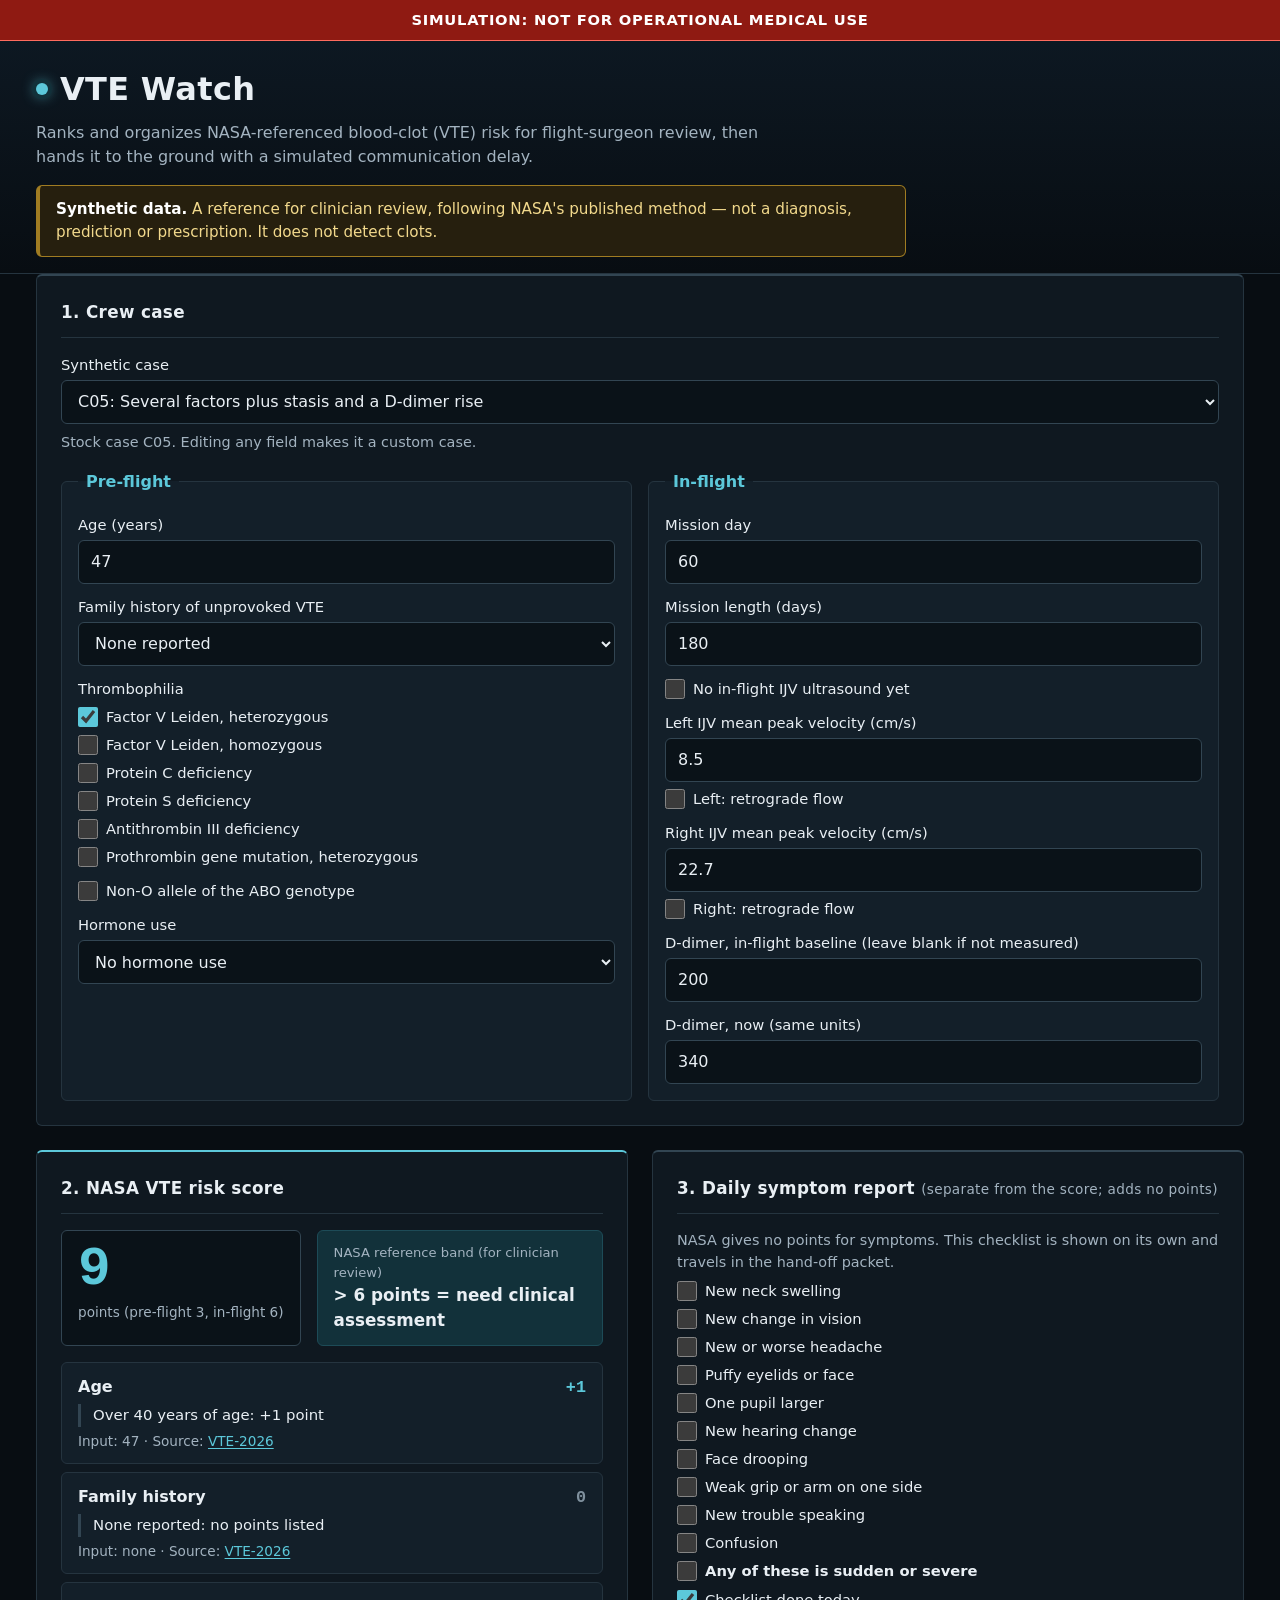
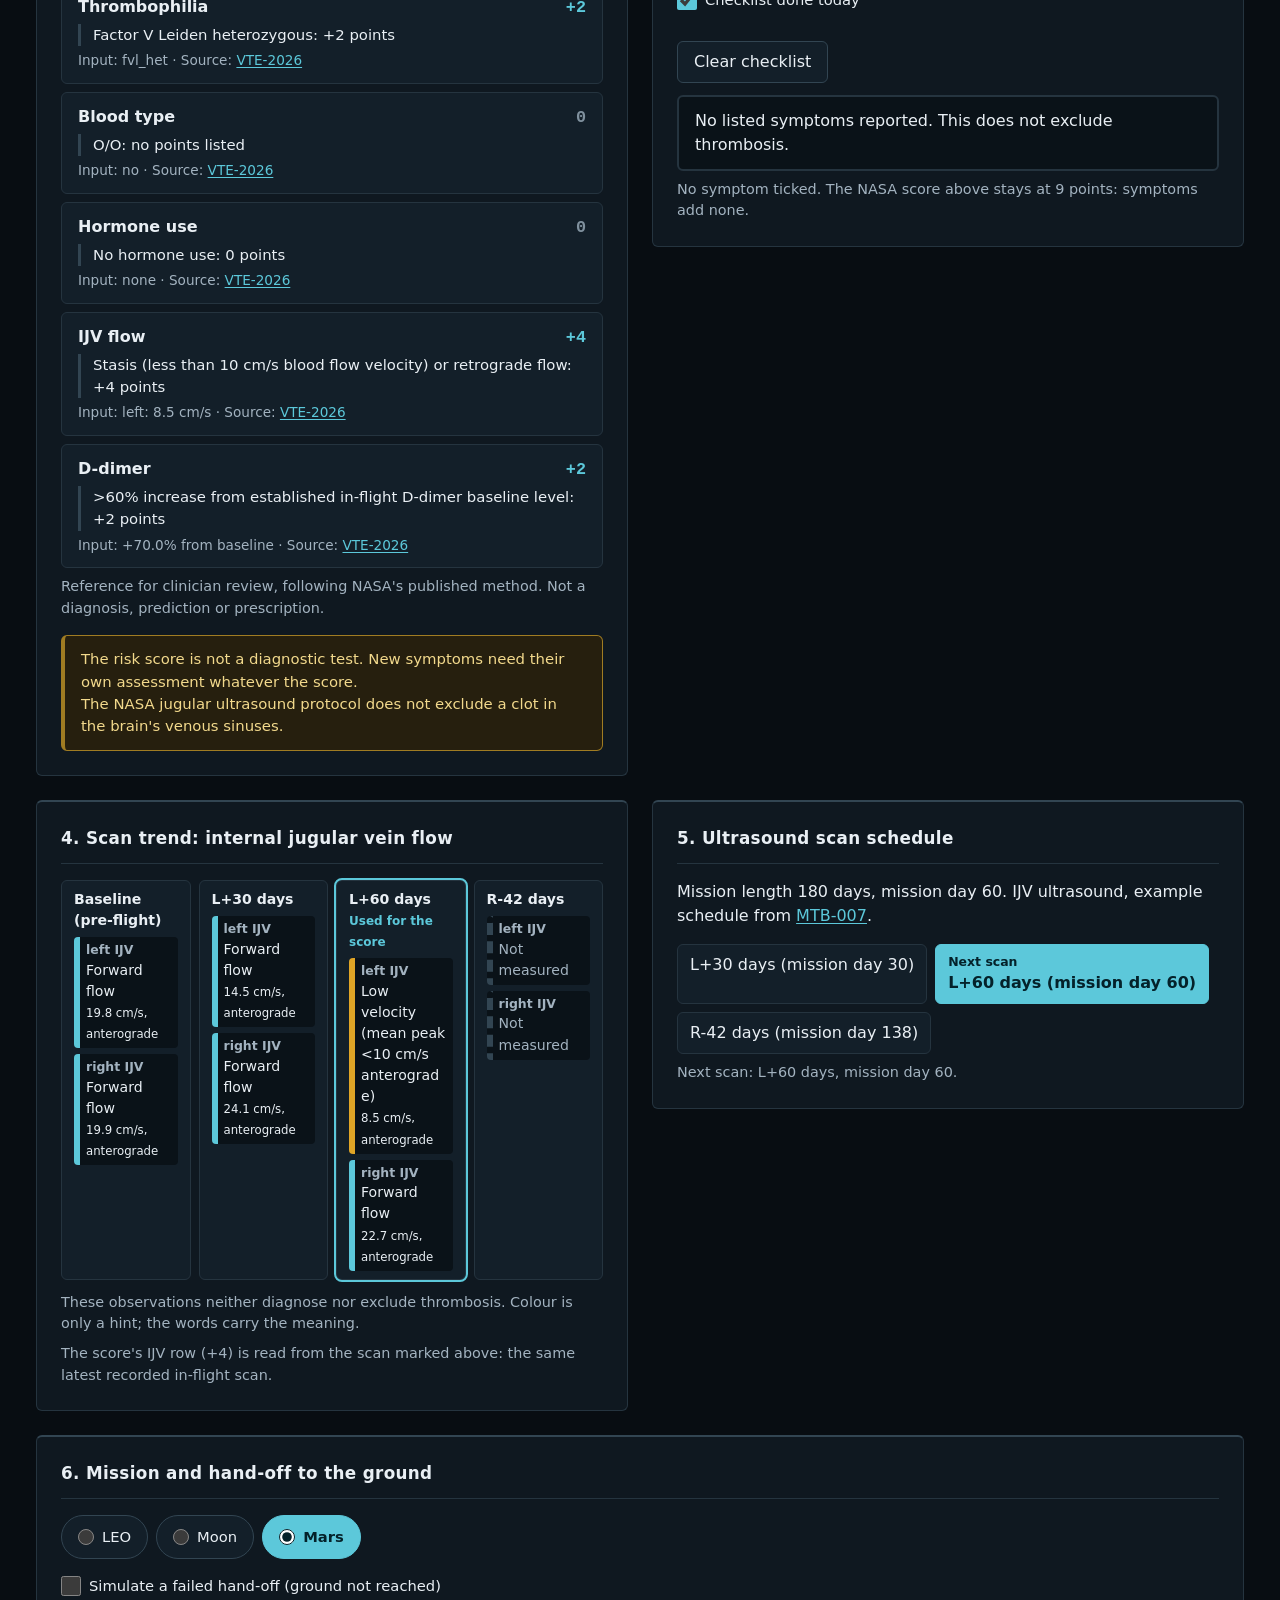
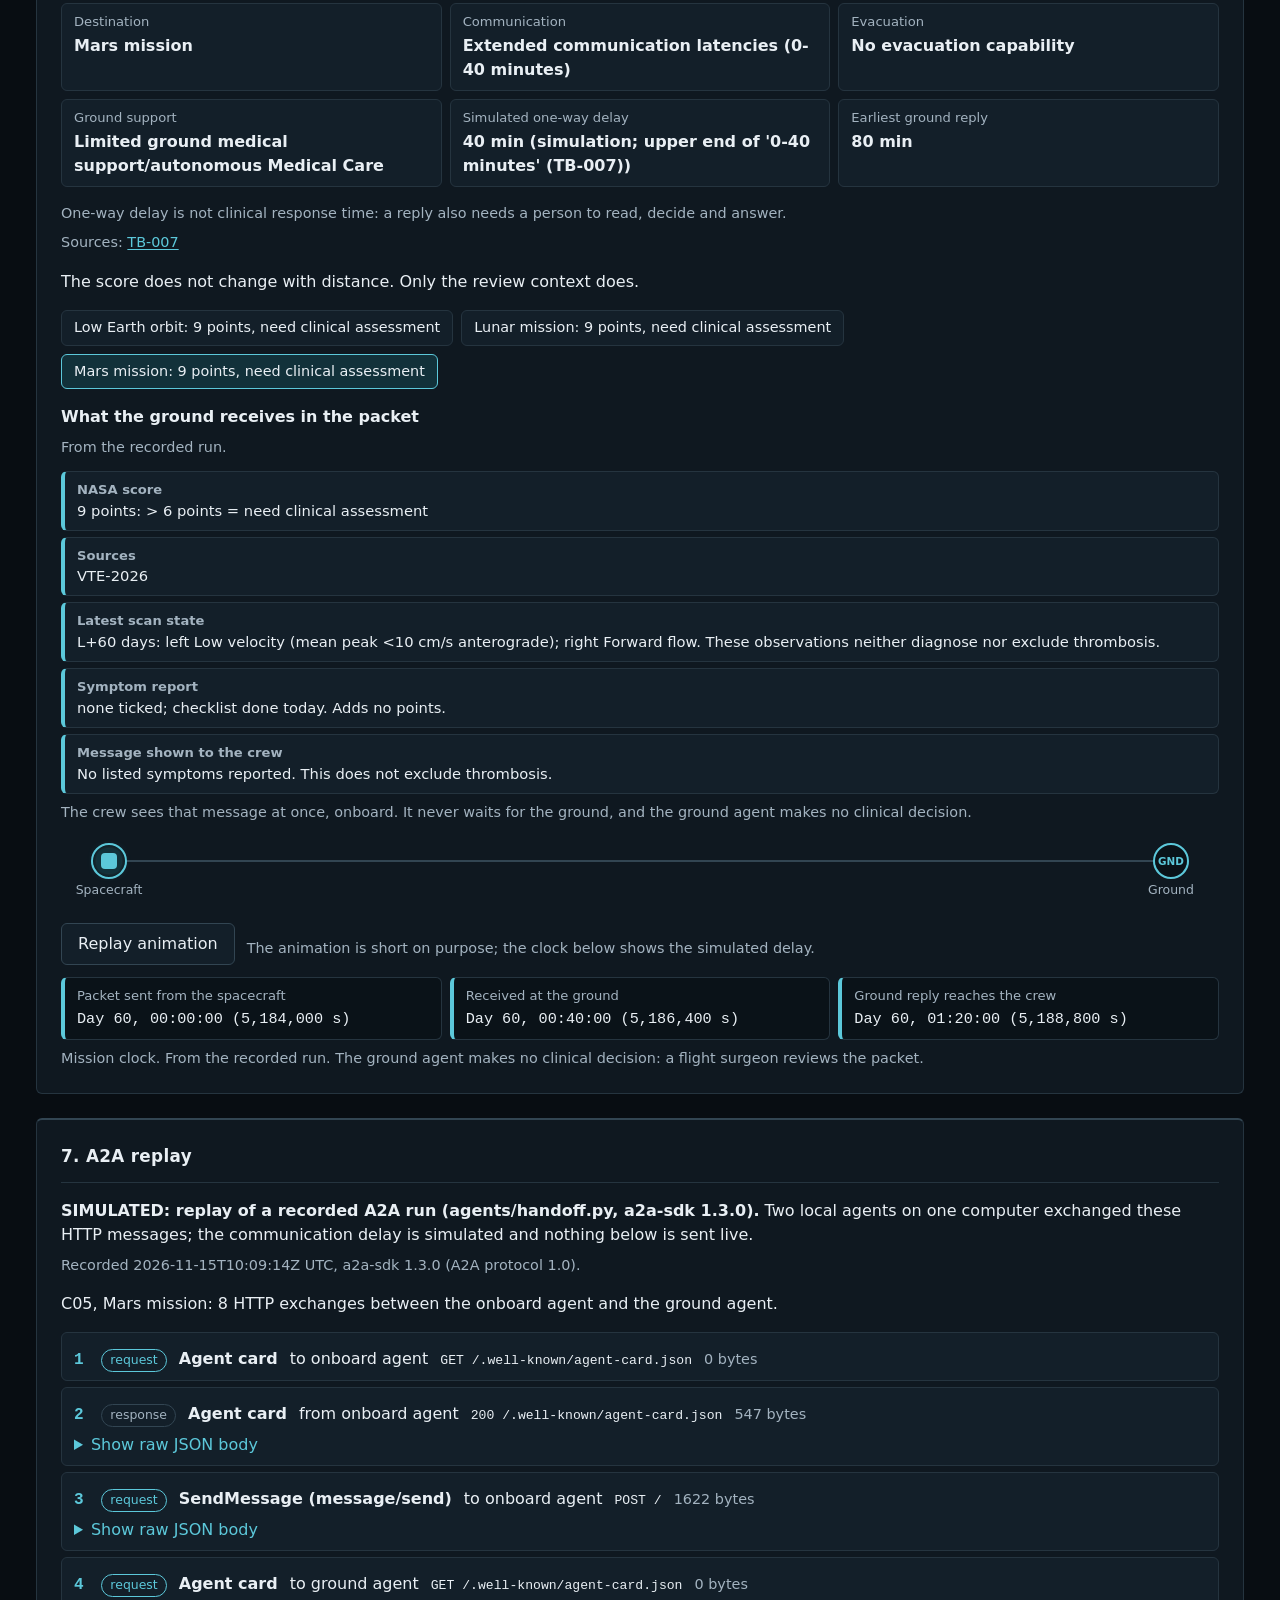
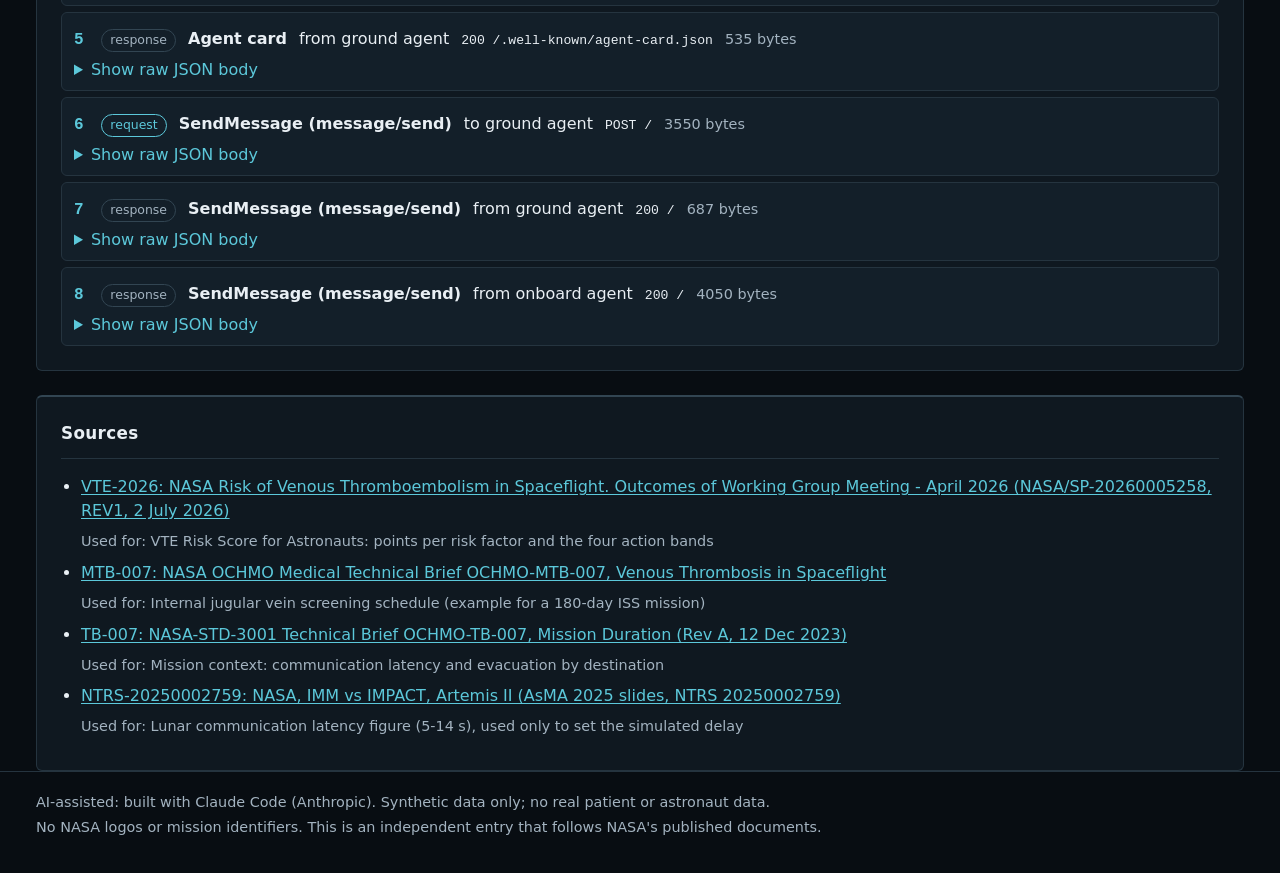
==== site/index.html @ 8edc25b9 "feat: mission-control UI theme for the site and the 7-slide deck CSS-only restyle; no logic or wordi" ====
<!doctype html>
<!-- AI-assisted: written with Claude Code (Anthropic) for the NASA Space Apps 2026 entry. Synthetic data only. -->
<html lang="en">
<head>
<meta charset="utf-8">
<meta name="viewport" content="width=device-width, initial-scale=1">
<meta name="color-scheme" content="dark">
<title>VTE Watch</title>
<meta name="description" content="Ranks and organizes NASA-referenced blood-clot (VTE) risk for flight-surgeon review, then hands it to the ground with a simulated communication delay. Synthetic data.">
<link rel="icon" href="data:image/svg+xml,%3Csvg xmlns=%27http://www.w3.org/2000/svg%27 viewBox=%270 0 16 16%27%3E%3Ccircle cx=%278%27 cy=%278%27 r=%277%27 fill=%27%235cc8da%27/%3E%3C/svg%3E">
<link rel="stylesheet" href="style.css">
</head>
<body>
<div class="sim-banner" role="note"><strong>SIMULATION: NOT FOR OPERATIONAL MEDICAL USE</strong></div>
<header class="top">
  <div class="wrap">
    <h1 id="app-name">VTE Watch</h1>
    <p class="purpose">Ranks and organizes NASA-referenced blood-clot (VTE) risk for flight-surgeon review, then hands it to the ground with a simulated communication delay.</p>
    <p class="notice" role="note"><strong>Synthetic data.</strong> A reference for clinician review, following NASA's published method &mdash; not a diagnosis, prediction or prescription. It does not detect clots.</p>
  </div>
</header>

<main class="wrap">
  <section aria-labelledby="h-input">
    <h2 id="h-input">1. Crew case</h2>
    <div class="field">
      <label for="case-pick">Synthetic case</label>
      <select id="case-pick"></select>
      <p class="hint" id="case-note"></p>
    </div>
    <form id="form" class="grid" autocomplete="off" novalidate>
      <fieldset>
        <legend>Pre-flight</legend>
        <div class="field"><label for="age">Age (years)</label><input id="age" type="number" inputmode="decimal" step="any"></div>
        <div class="field"><label for="family">Family history of unprovoked VTE</label>
          <select id="family">
            <option value="none">None reported</option>
            <option value="one_under_50">One first-degree relative under 50</option>
            <option value="two_plus">Two or more first-degree relatives (one under 50)</option>
          </select></div>
        <div class="field"><span class="lbl" id="thr-l">Thrombophilia</span>
          <div class="checks" role="group" aria-labelledby="thr-l">
            <label><input type="checkbox" name="thr" value="fvl_het"> Factor V Leiden, heterozygous</label>
            <label><input type="checkbox" name="thr" value="fvl_hom"> Factor V Leiden, homozygous</label>
            <label><input type="checkbox" name="thr" value="protein_c"> Protein C deficiency</label>
            <label><input type="checkbox" name="thr" value="protein_s"> Protein S deficiency</label>
            <label><input type="checkbox" name="thr" value="at3"> Antithrombin III deficiency</label>
            <label><input type="checkbox" name="thr" value="prothrombin_het"> Prothrombin gene mutation, heterozygous</label>
          </div></div>
        <div class="field"><label class="inline"><input id="abo" type="checkbox"> Non-O allele of the ABO genotype</label></div>
        <div class="field"><label for="hormone">Hormone use</label>
          <select id="hormone">
            <option value="none">No hormone use</option>
            <option value="low">Low / no increased risk hormone</option>
            <option value="some">Some increased risk hormone</option>
            <option value="moderate">Moderate increased risk hormone</option>
          </select></div>
      </fieldset>
      <fieldset>
        <legend>In-flight</legend>
        <div class="field"><label for="mission_day">Mission day</label><input id="mission_day" type="number" inputmode="numeric" step="1"></div>
        <div class="field"><label for="mission_days">Mission length (days)</label><input id="mission_days" type="number" inputmode="numeric" step="1"></div>
        <div class="field"><label class="inline"><input id="noscan" type="checkbox"> No in-flight IJV ultrasound yet</label></div>
        <div id="ijv-fields">
          <div class="field"><label for="left_v">Left IJV mean peak velocity (cm/s)</label><input id="left_v" type="number" inputmode="decimal" step="any">
            <label class="inline"><input id="left_r" type="checkbox"> Left: retrograde flow</label></div>
          <div class="field"><label for="right_v">Right IJV mean peak velocity (cm/s)</label><input id="right_v" type="number" inputmode="decimal" step="any">
            <label class="inline"><input id="right_r" type="checkbox"> Right: retrograde flow</label></div>
        </div>
        <div class="field"><label for="ddb">D-dimer, in-flight baseline (leave blank if not measured)</label><input id="ddb" type="number" inputmode="decimal" step="any"></div>
        <div class="field"><label for="ddn">D-dimer, now (same units)</label><input id="ddn" type="number" inputmode="decimal" step="any"></div>
      </fieldset>
    </form>
  </section>

  <section aria-labelledby="h-score">
    <h2 id="h-score">2. NASA VTE risk score</h2>
    <p id="score-error" class="error" role="alert" hidden></p>
    <div id="score-out"></div>
    <p class="safety" id="score-safety"></p>
  </section>

  <section aria-labelledby="h-sym">
    <h2 id="h-sym">3. Daily symptom report <span class="tagline">(separate from the score; adds no points)</span></h2>
    <p class="hint">NASA gives no points for symptoms. This checklist is shown on its own and travels in the hand-off packet.</p>
    <form id="sym-form" autocomplete="off">
      <div id="sym-checks" class="checks" role="group" aria-label="Symptoms since the last check"></div>
      <label class="inline sev"><input id="sym-severe" type="checkbox"> Any of these is sudden or severe</label>
      <label class="inline"><input id="sym-done" type="checkbox"> Checklist done today</label>
      <div class="flight-bar"><button type="button" id="sym-clear">Clear checklist</button></div>
    </form>
    <div id="sym-out" role="status" aria-live="polite"></div>
  </section>

  <section aria-labelledby="h-trend">
    <h2 id="h-trend">4. Scan trend: internal jugular vein flow</h2>
    <div id="trend-out"></div>
  </section>

  <section aria-labelledby="h-sched">
    <h2 id="h-sched">5. Ultrasound scan schedule</h2>
    <div id="sched-out"></div>
  </section>

  <section aria-labelledby="h-mission">
    <h2 id="h-mission">6. Mission and hand-off to the ground</h2>
    <div class="seg" role="radiogroup" aria-label="Mission">
      <label><input type="radio" name="mission" value="leo"> LEO</label>
      <label><input type="radio" name="mission" value="moon"> Moon</label>
      <label><input type="radio" name="mission" value="mars"> Mars</label>
    </div>
    <label class="inline"><input id="fail-handoff" type="checkbox"> Simulate a failed hand-off (ground not reached)</label>
    <div id="mission-out"></div>
  </section>

  <section aria-labelledby="h-replay">
    <h2 id="h-replay">7. A2A replay</h2>
    <p class="replay-label"><strong>SIMULATED: replay of a recorded A2A run (agents/handoff.py, a2a-sdk 1.3.0).</strong> Two local agents on one computer exchanged these HTTP messages; the communication delay is simulated and nothing below is sent live.</p>
    <p id="replay-status" class="hint"></p>
    <div id="replay-out"></div>
  </section>

  <section aria-labelledby="h-src">
    <h2 id="h-src">Sources</h2>
    <ul id="sources" class="sources"></ul>
  </section>
</main>

<footer class="foot">
  <div class="wrap">
    <p>AI-assisted: built with Claude Code (Anthropic). Synthetic data only; no real patient or astronaut data.</p>
    <p>No NASA logos or mission identifiers. This is an independent entry that follows NASA's published documents.</p>
  </div>
</footer>
<script type="module" src="app.js"></script>
</body>
</html>
---- site/style.css ----
/* AI-assisted: written with Claude Code (Anthropic) for the NASA Space Apps 2026 entry. */
/* Mission-control theme: one dark scheme on purpose (a console for low light), one accent (cyan).
   Red is only for the simulation banner and the emergency message; amber only for cautions the app already shows. */
:root {
  color-scheme: dark;
  --bg: #080d12; --panel: #0f1820; --panel-2: #131f29; --inset: #0a1218;
  --ink: #e9eff4; --muted: #a3b3c0; --line: #25343f; --line-2: #324552;
  --accent: #5cc8da; --accent-ink: #04222a; --soft: #12313a;
  --warn-bg: #261f0e; --warn-line: #a07c22; --warn-ink: #f2d98c;
  --err: #ffb4ab; --err-bg: #3b1613; --err-line: #e5584b; --banner: #8f1a12;
  --pt0: #7f909d; --pt: #5cc8da; --focus: #ffd166;
  --s1: 4px; --s2: 8px; --s3: 12px; --s4: 16px; --s5: 24px; --s6: 32px;
  --radius: 6px; --gutter: 16px;
  --mono: ui-monospace, "SF Mono", SFMono-Regular, Menlo, Consolas, monospace;
}
* { box-sizing: border-box; }
html { -webkit-text-size-adjust: 100%; }
body { margin: 0; background: var(--bg); color: var(--ink); font: 16px/1.5 system-ui, -apple-system, "Segoe UI", Roboto, sans-serif; overflow-wrap: anywhere; font-variant-numeric: tabular-nums; }
.wrap { max-width: 1240px; margin: 0 auto; padding: 0 var(--gutter); }

/* Banner: permanent, not dismissible */
.sim-banner { background: var(--banner); color: #fff; text-align: center; padding: 9px var(--gutter); font-size: 0.92rem; letter-spacing: 0.05em; position: sticky; top: 0; z-index: 10; border-bottom: 1px solid #ff6b5e; }

/* Header bar */
.top { background: linear-gradient(180deg, #0d1822, var(--bg)); border-bottom: 1px solid var(--line); padding: var(--s5) 0 var(--s4); }
.top .wrap { display: grid; gap: var(--s2); }
h1 { margin: 0; font-size: 2rem; letter-spacing: 0.01em; display: flex; align-items: center; gap: var(--s3); }
h1::before { content: ""; width: 12px; height: 12px; border-radius: 50%; background: var(--accent); box-shadow: 0 0 0 4px var(--soft), 0 0 14px var(--accent); flex: none; }
h2 { font-size: 1.05rem; margin: 0 0 var(--s4); padding-bottom: var(--s3); border-bottom: 1px solid var(--line); letter-spacing: 0.02em; }
h3 { font-size: 1rem; margin: 0 0 var(--s2); }
.purpose { margin: 0; color: var(--muted); max-width: 72ch; }
.notice { margin: var(--s2) 0 0; padding: var(--s3) var(--s4); background: var(--warn-bg); border: 1px solid var(--warn-line); border-left-width: 4px; border-radius: var(--radius); font-size: 0.95rem; color: var(--warn-ink); max-width: 90ch; }
.notice strong { color: #fff; }

/* Dashboard grid */
main { padding-top: var(--s5); padding-bottom: var(--s6); display: grid; gap: var(--s4); grid-template-columns: minmax(0, 1fr); align-items: start; }
section { background: var(--panel); border: 1px solid var(--line); border-top: 2px solid var(--line-2); border-radius: var(--radius); padding: var(--s4); margin: 0; min-width: 0; }
section[aria-labelledby="h-score"] { border-top-color: var(--accent); }
@media (min-width: 1100px) {
  main { grid-template-columns: repeat(2, minmax(0, 1fr)); gap: var(--s5); }
  section { padding: var(--s5); }
  section[aria-labelledby="h-input"], section[aria-labelledby="h-mission"], section[aria-labelledby="h-replay"], section[aria-labelledby="h-src"] { grid-column: 1 / -1; }
}
.hint { color: var(--muted); font-size: 0.9rem; margin: var(--s2) 0 0; }
.tagline { font-size: 0.85rem; font-weight: 400; color: var(--muted); }

/* Form */
.grid { display: grid; gap: var(--s4); grid-template-columns: 1fr; margin-top: var(--s4); }
@media (min-width: 760px) { .grid { grid-template-columns: 1fr 1fr; } }
fieldset { border: 1px solid var(--line); background: var(--panel-2); border-radius: var(--radius); margin: 0; padding: var(--s2) var(--s4) var(--s4); min-width: 0; }
legend { padding: 0 var(--s2); font-weight: 600; color: var(--accent); }
.field { margin: var(--s3) 0 0; }
label, .lbl { display: block; font-size: 0.92rem; margin-bottom: var(--s1); color: var(--ink); }
label.inline, .checks label { display: flex; gap: var(--s2); align-items: flex-start; margin: 6px 0; }
input[type=number], select { width: 100%; max-width: 100%; min-height: 44px; padding: 9px var(--s3); font: inherit; color: var(--ink); background: var(--inset); border: 1px solid var(--line-2); border-radius: var(--radius); }
input[type=number]:hover, select:hover { border-color: var(--muted); }
input[type=checkbox], input[type=radio] { width: 20px; height: 20px; margin: 1px 0 0; accent-color: var(--accent); flex: none; }
:focus-visible { outline: 3px solid var(--focus); outline-offset: 2px; }
.error { background: var(--err-bg); color: var(--err); border: 1px solid var(--err-line); border-radius: var(--radius); padding: var(--s3) var(--s4); margin: 0 0 var(--s3); }
button { font: inherit; color: var(--ink); background: var(--panel-2); border: 1px solid var(--line-2); border-radius: var(--radius); padding: var(--s2) var(--s4); min-height: 40px; cursor: pointer; }
button:hover { border-color: var(--accent); color: #fff; }

/* Score */
.total { display: flex; flex-wrap: wrap; gap: var(--s4); align-items: stretch; margin-bottom: var(--s4); }
.big { font-family: var(--mono); font-size: 3.4rem; font-weight: 700; line-height: 1; color: var(--accent); min-width: 7ch; padding: var(--s3) var(--s4); background: var(--inset); border: 1px solid var(--line-2); border-radius: var(--radius); }
.big small { font-family: system-ui, sans-serif; font-size: 0.85rem; font-weight: 400; color: var(--muted); display: block; margin-top: var(--s2); }
.band { flex: 1 1 240px; background: var(--soft); border: 1px solid #1d4b57; border-radius: var(--radius); padding: var(--s3) var(--s4); }
.band .k { font-size: 0.82rem; color: var(--muted); }
.band .v { font-weight: 600; font-size: 1.05rem; }
.items { list-style: none; margin: 0; padding: 0; display: grid; gap: var(--s2); }
.items li { background: var(--panel-2); border: 1px solid var(--line); border-radius: var(--radius); padding: var(--s3) var(--s4); display: grid; grid-template-columns: 1fr auto; gap: var(--s1) var(--s3); }
.items .g { font-weight: 600; }
.pts { font-family: var(--mono); font-weight: 700; color: var(--pt); text-align: right; white-space: nowrap; font-size: 1.05rem; }
.pts.zero { color: var(--pt0); }
.rule { grid-column: 1 / -1; margin: 0; padding-left: var(--s3); border-left: 3px solid var(--line-2); font-size: 0.93rem; }
.meta { grid-column: 1 / -1; font-size: 0.85rem; color: var(--muted); }
a { color: var(--accent); text-underline-offset: 2px; }
a:hover { color: #9be3ef; }
.flags { margin: var(--s4) 0 0; padding: var(--s3) var(--s4) var(--s3) 28px; background: var(--warn-bg); border: 1px solid var(--warn-line); border-radius: var(--radius); font-size: 0.92rem; color: var(--warn-ink); }
.flags li { margin: 3px 0; }
.safety { margin: var(--s4) 0 0; padding: var(--s3) var(--s4); border: 1px solid var(--warn-line); border-left-width: 4px; background: var(--warn-bg); color: var(--warn-ink); border-radius: var(--radius); font-size: 0.93rem; }

/* Schedule */
.sched { list-style: none; margin: 0; padding: 0; display: flex; flex-wrap: wrap; gap: var(--s2); }
.sched li { background: var(--panel-2); border: 1px solid var(--line); border-radius: var(--radius); padding: var(--s2) var(--s3); }
.sched li.next { background: var(--accent); color: var(--accent-ink); border-color: var(--accent); font-weight: 600; }
.sched .tag { display: block; font-size: 0.78rem; }

/* Mission */
.seg { display: flex; gap: var(--s2); margin-bottom: var(--s4); flex-wrap: wrap; }
.seg label { margin: 0; cursor: pointer; display: flex; gap: var(--s2); align-items: center; min-height: 44px; border: 1px solid var(--line-2); background: var(--panel-2); border-radius: 999px; padding: var(--s2) var(--s4); }
.seg label:has(input:checked) { background: var(--accent); color: var(--accent-ink); border-color: var(--accent); font-weight: 600; }
.seg input { accent-color: var(--accent-ink); width: 16px; height: 16px; margin: 0; }
.ctx { display: grid; gap: var(--s2); grid-template-columns: 1fr; margin: 0 0 var(--s4); }
@media (min-width: 760px) { .ctx { grid-template-columns: repeat(3, 1fr); } }
.ctx div { background: var(--panel-2); border: 1px solid var(--line); border-radius: var(--radius); padding: var(--s2) var(--s3); }
.ctx dt { font-size: 0.82rem; color: var(--muted); }
.ctx dd { margin: 2px 0 0; font-weight: 600; }
.same { display: flex; flex-wrap: wrap; gap: var(--s2); margin: 0 0 var(--s4); }
.same span { border: 1px solid var(--line); background: var(--panel-2); border-radius: var(--radius); padding: 6px var(--s3); font-size: 0.9rem; }
.same span.on { border-color: var(--accent); background: var(--soft); }
.flight { margin: 6px 0 var(--s3); }
.track { position: relative; height: 64px; margin: 0 48px; }
.track::before { content: ""; position: absolute; left: 0; right: 0; top: 31px; height: 2px; background: var(--line-2); }
.node { position: absolute; top: 14px; width: 36px; height: 36px; margin-left: -18px; border-radius: 50%; background: var(--inset); border: 2px solid var(--accent); display: grid; place-items: center; font-size: 0.65rem; font-weight: 700; color: var(--accent); }
.node.a { left: 0; } .node.b { left: 100%; }
.nl { position: absolute; top: 52px; font-size: 0.78rem; color: var(--muted); transform: translateX(-50%); white-space: nowrap; }
.nl.a { left: 0; } .nl.b { left: 100%; }
.packet { position: absolute; top: 24px; left: 0; width: 16px; height: 16px; margin-left: -8px; border-radius: 4px; background: var(--accent); box-shadow: 0 0 0 4px var(--soft), 0 0 12px var(--accent); }
.packet.go { animation: fly 4s ease-in-out 1 both; }
@keyframes fly { 0% { left: 0; } 45% { left: 100%; } 55% { left: 100%; } 100% { left: 0; } }
@media (prefers-reduced-motion: reduce) { .packet.go { animation: none; left: 100%; } * { scroll-behavior: auto !important; transition: none !important; } }
.flight-bar { display: flex; align-items: center; gap: var(--s3); flex-wrap: wrap; margin-top: 30px; }
.clock { display: grid; gap: var(--s2); grid-template-columns: 1fr; margin: var(--s3) 0 0; }
@media (min-width: 760px) { .clock { grid-template-columns: repeat(3, 1fr); } }
.clock div { background: var(--inset); border: 1px solid var(--line); border-left: 4px solid var(--accent); border-radius: var(--radius); padding: var(--s2) var(--s3); }
.clock dt { font-size: 0.82rem; color: var(--muted); }
.clock dd { margin: 2px 0 0; font-family: var(--mono); font-size: 0.95rem; }

/* Replay */
.replay-label { margin: 0 0 6px; }
.ex { list-style: none; margin: var(--s3) 0 0; padding: 0; display: grid; gap: 6px; counter-reset: ex; }
.ex > li { background: var(--panel-2); border: 1px solid var(--line); border-radius: var(--radius); padding: var(--s2) var(--s3); counter-increment: ex; }
.ex .row { display: flex; flex-wrap: wrap; gap: 6px var(--s3); align-items: baseline; }
.ex .row::before { content: counter(ex); font-family: var(--mono); font-weight: 700; color: var(--accent); min-width: 1.6ch; }
.badge { font-size: 0.78rem; border: 1px solid var(--line-2); border-radius: 999px; padding: 1px var(--s2); color: var(--muted); }
.badge.req { border-color: var(--accent); color: var(--accent); }
code, pre { font-family: var(--mono); font-size: 0.82rem; }
pre { background: var(--inset); border: 1px solid var(--line); border-radius: var(--radius); padding: var(--s3); overflow-x: auto; max-width: 100%; white-space: pre-wrap; margin: var(--s2) 0 0; color: #cfe0ea; }
details summary { cursor: pointer; margin-top: 6px; color: var(--accent); }
.sources { margin: 0; padding-left: 20px; }
.sources li { margin: 0 0 var(--s2); }

/* Symptom report */
.sev { font-weight: 600; margin-top: var(--s3); }
.sym-msg { margin: var(--s3) 0 0; padding: var(--s3) var(--s4); border-radius: var(--radius); border: 2px solid var(--line-2); font-weight: 600; }
.sym-msg.emergency { background: var(--err-bg); border-color: var(--err-line); border-left-width: 8px; color: #ffd9d4; font-size: 1.08rem; }
.sym-msg.report_today { background: var(--warn-bg); border-color: var(--warn-line); color: var(--warn-ink); }
.sym-msg.none_reported, .sym-msg.not_done { background: var(--inset); border-color: var(--line); font-weight: 500; }

/* Trend: colours are hints only, the words carry meaning. Forward flow is neutral cyan, never green. */
.trend { display: grid; grid-template-columns: repeat(4, 1fr); gap: var(--s2); margin: var(--s3) 0; padding: 0; list-style: none; }
@media (max-width: 759px) { .trend { grid-template-columns: 1fr 1fr; } }
.trend li { background: var(--panel-2); border: 1px solid var(--line); border-radius: var(--radius); padding: var(--s2) var(--s3); font-size: 0.88rem; }
.trend .when { font-weight: 700; display: block; }
.trend .side { display: block; margin-top: 6px; padding: var(--s1) 6px; border-left: 6px solid var(--line-2); border-radius: 4px; background: var(--inset); }
.trend .side b { display: block; font-size: 0.78rem; color: var(--muted); font-weight: 600; }
.trend .fwd { border-left-color: var(--accent); }
.trend .low { border-left-color: #e0a526; }
.trend .ret { border-left-color: #e5584b; }
.trend .nm { border-left-style: dashed; color: var(--muted); }
.trend .scored { outline: 2px solid var(--accent); }
.trend .tagx { font-size: 0.75rem; color: var(--accent); font-weight: 700; }
.pkt { margin: var(--s3) 0 0; padding: 0; list-style: none; display: grid; gap: 6px; }
.pkt li { background: var(--panel-2); border: 1px solid var(--line); border-left: 4px solid var(--accent); border-radius: var(--radius); padding: var(--s2) var(--s3); font-size: 0.92rem; }
.pkt b { display: block; font-size: 0.82rem; color: var(--muted); }

.foot { border-top: 1px solid var(--line); padding: var(--s4) 0 var(--s6); color: var(--muted); font-size: 0.9rem; }
.foot p { margin: var(--s1) 0; }
@media (max-width: 480px) { h1 { font-size: 1.6rem; } .big { font-size: 2.8rem; } .track { margin: 0 40px; } }
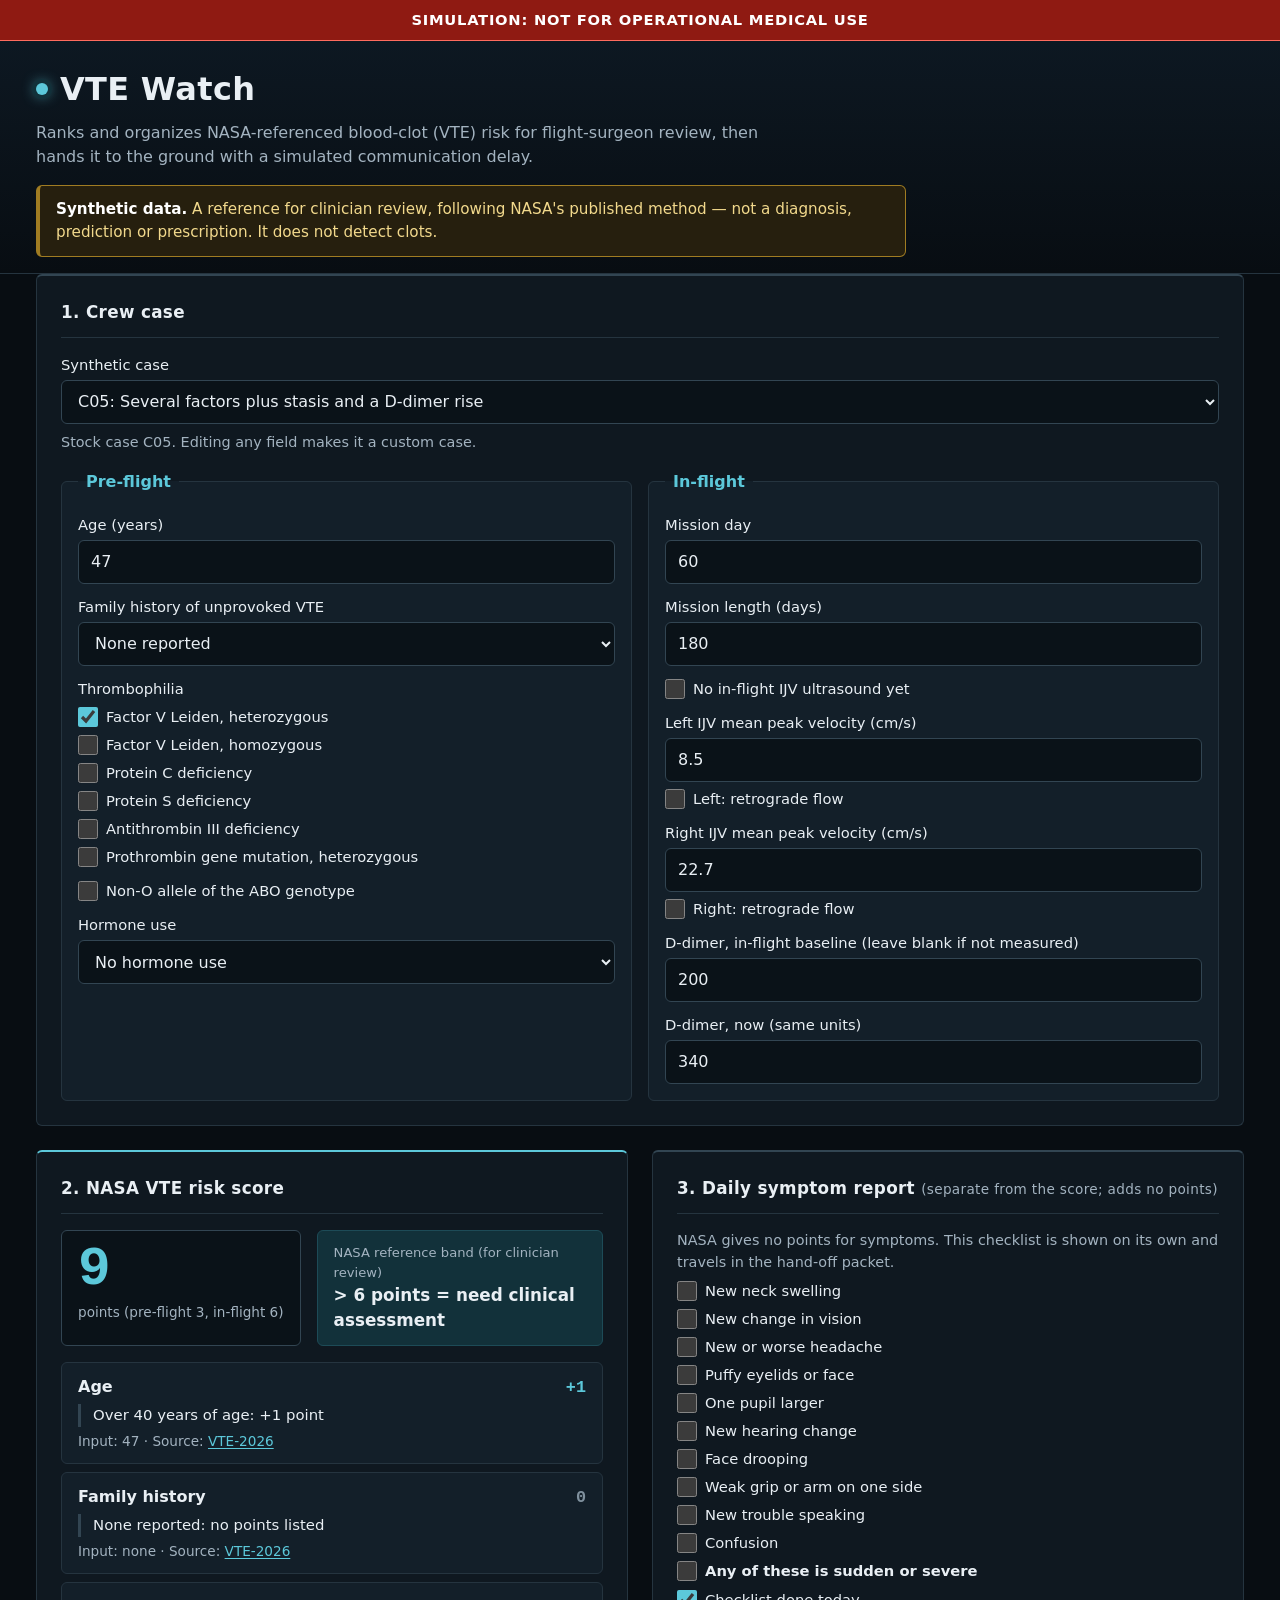
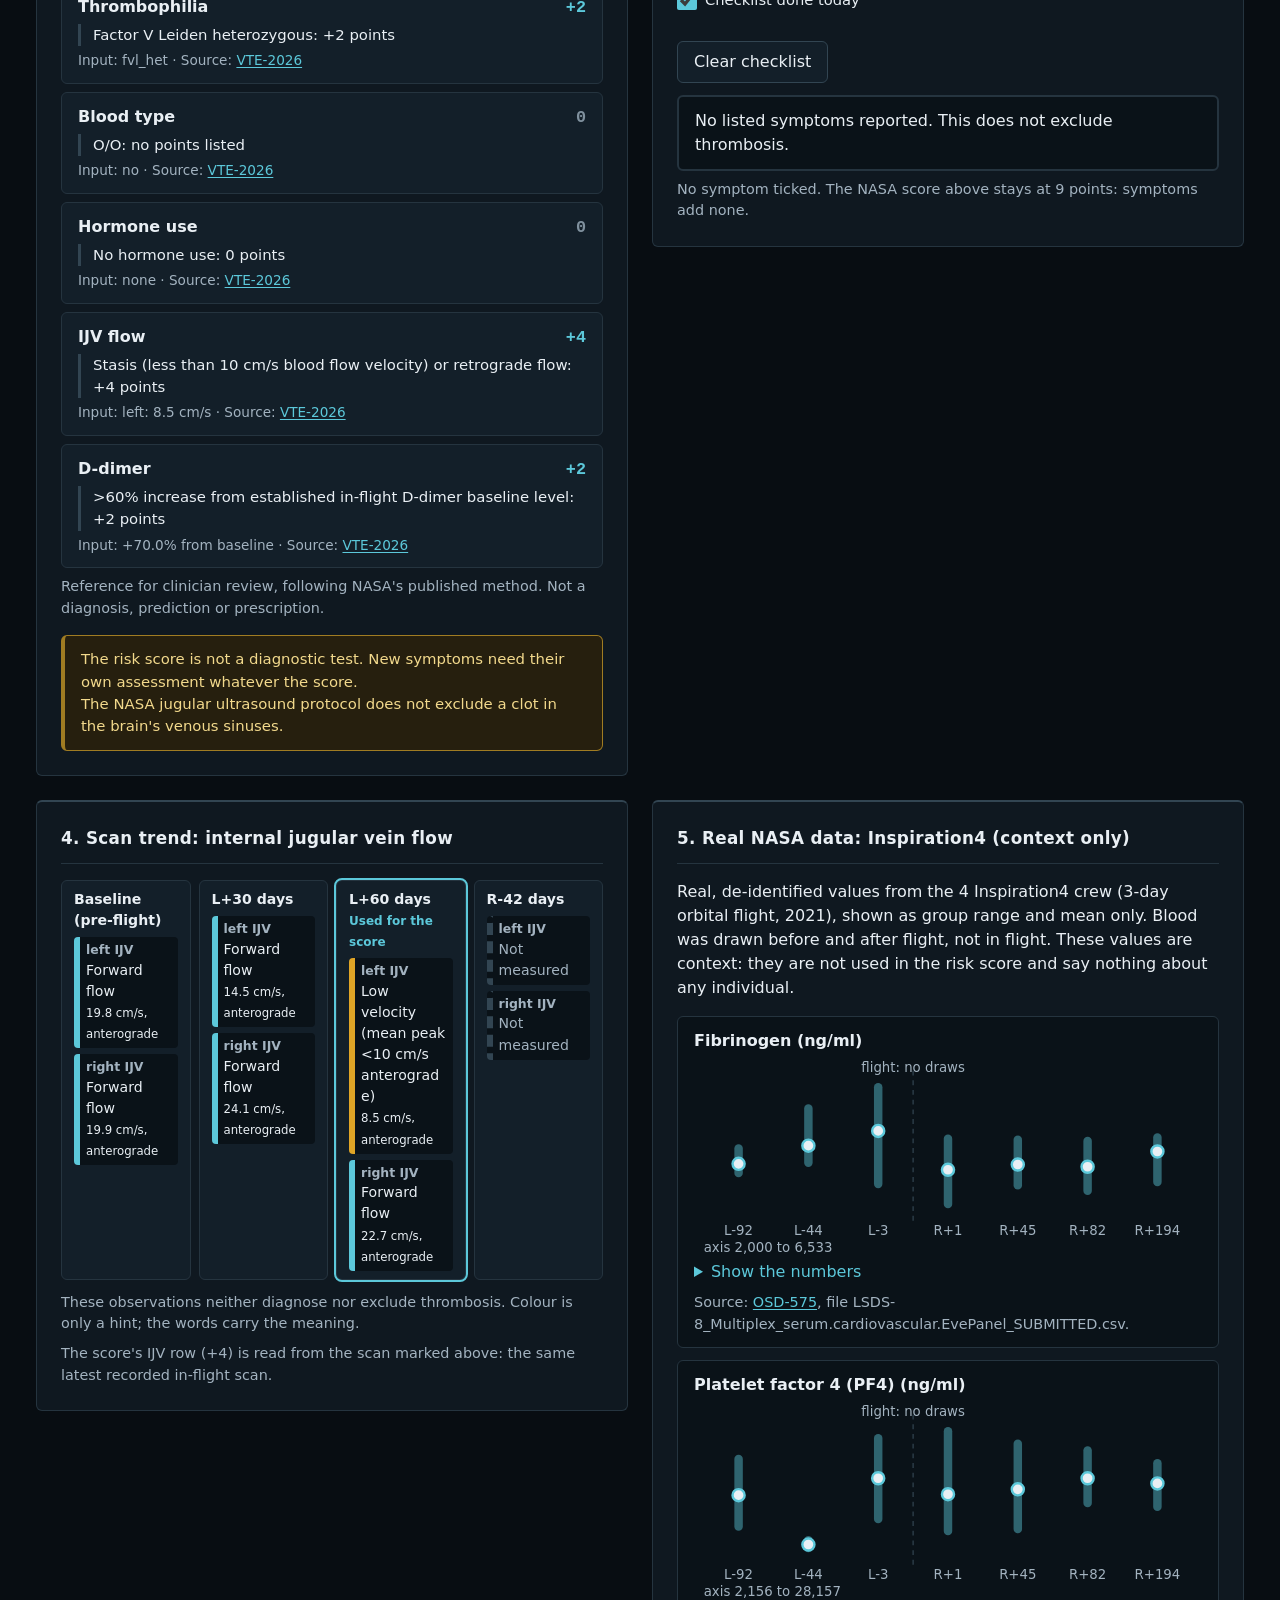
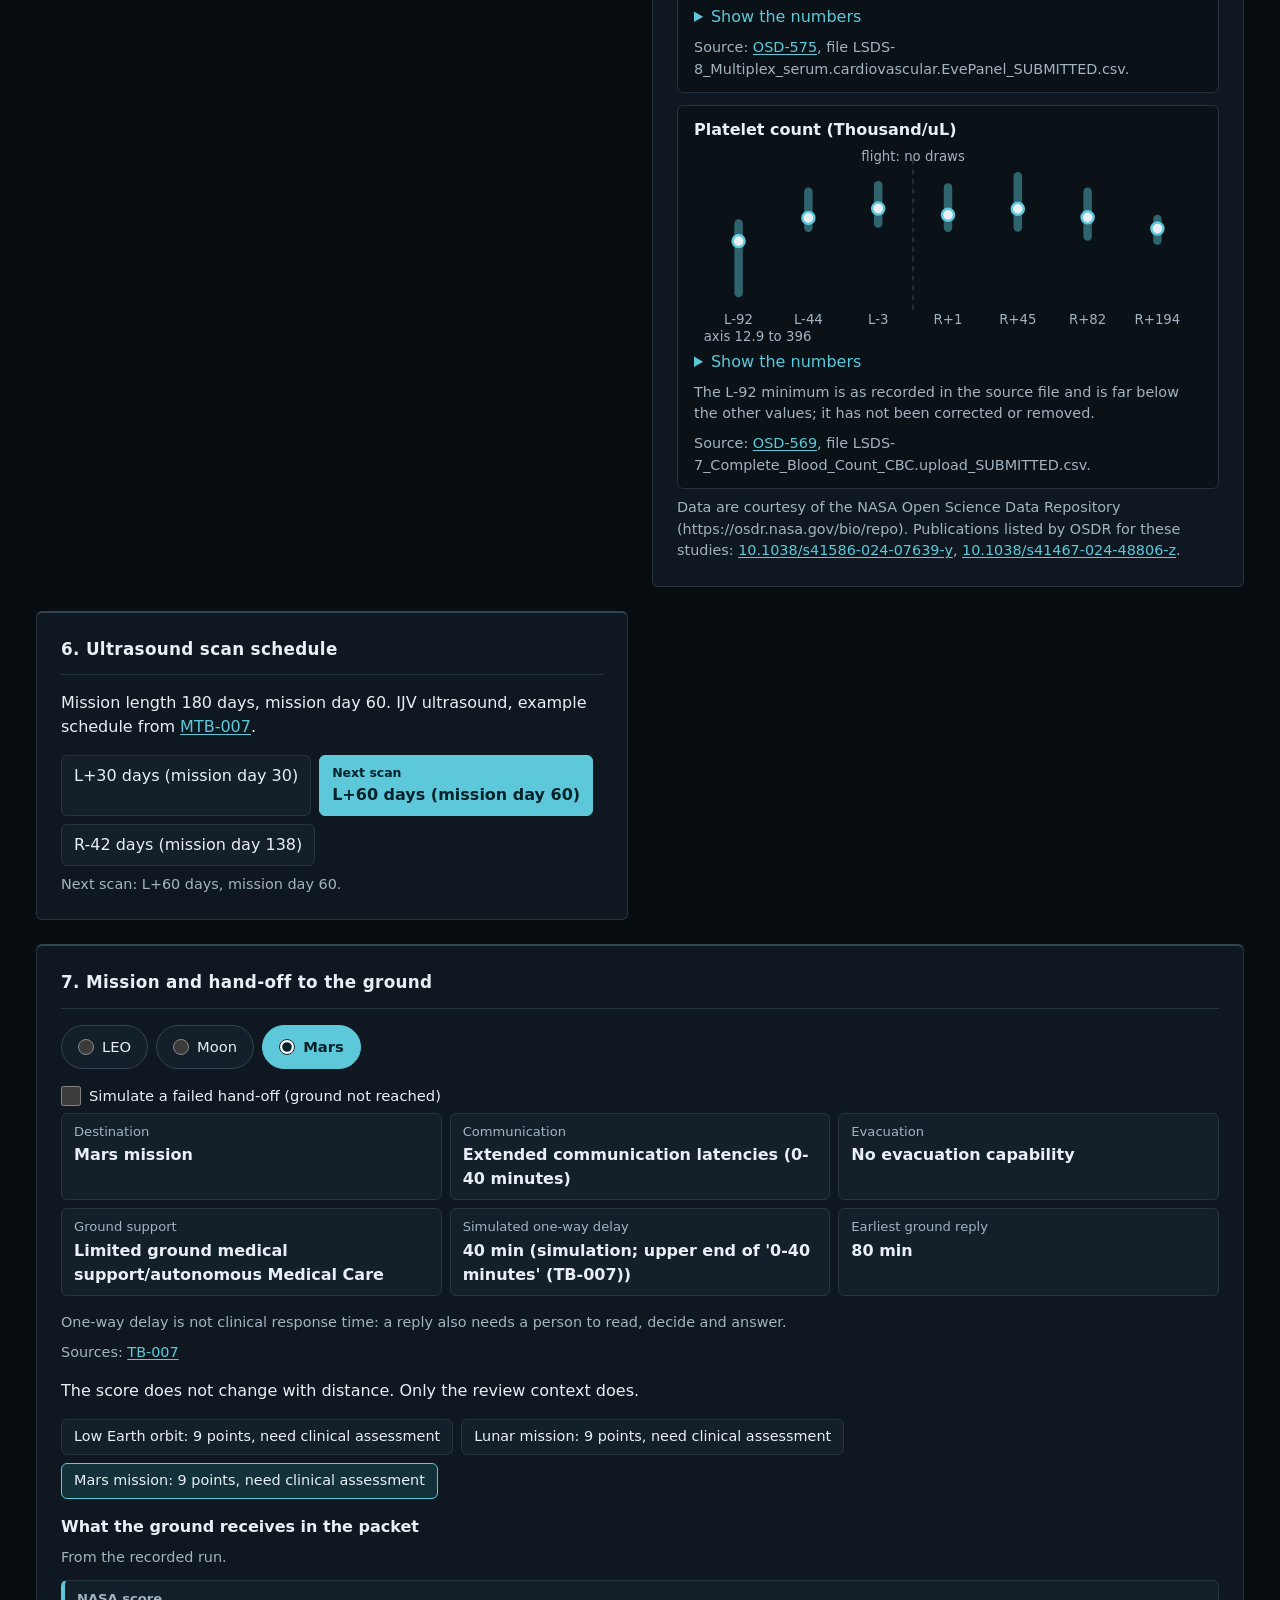
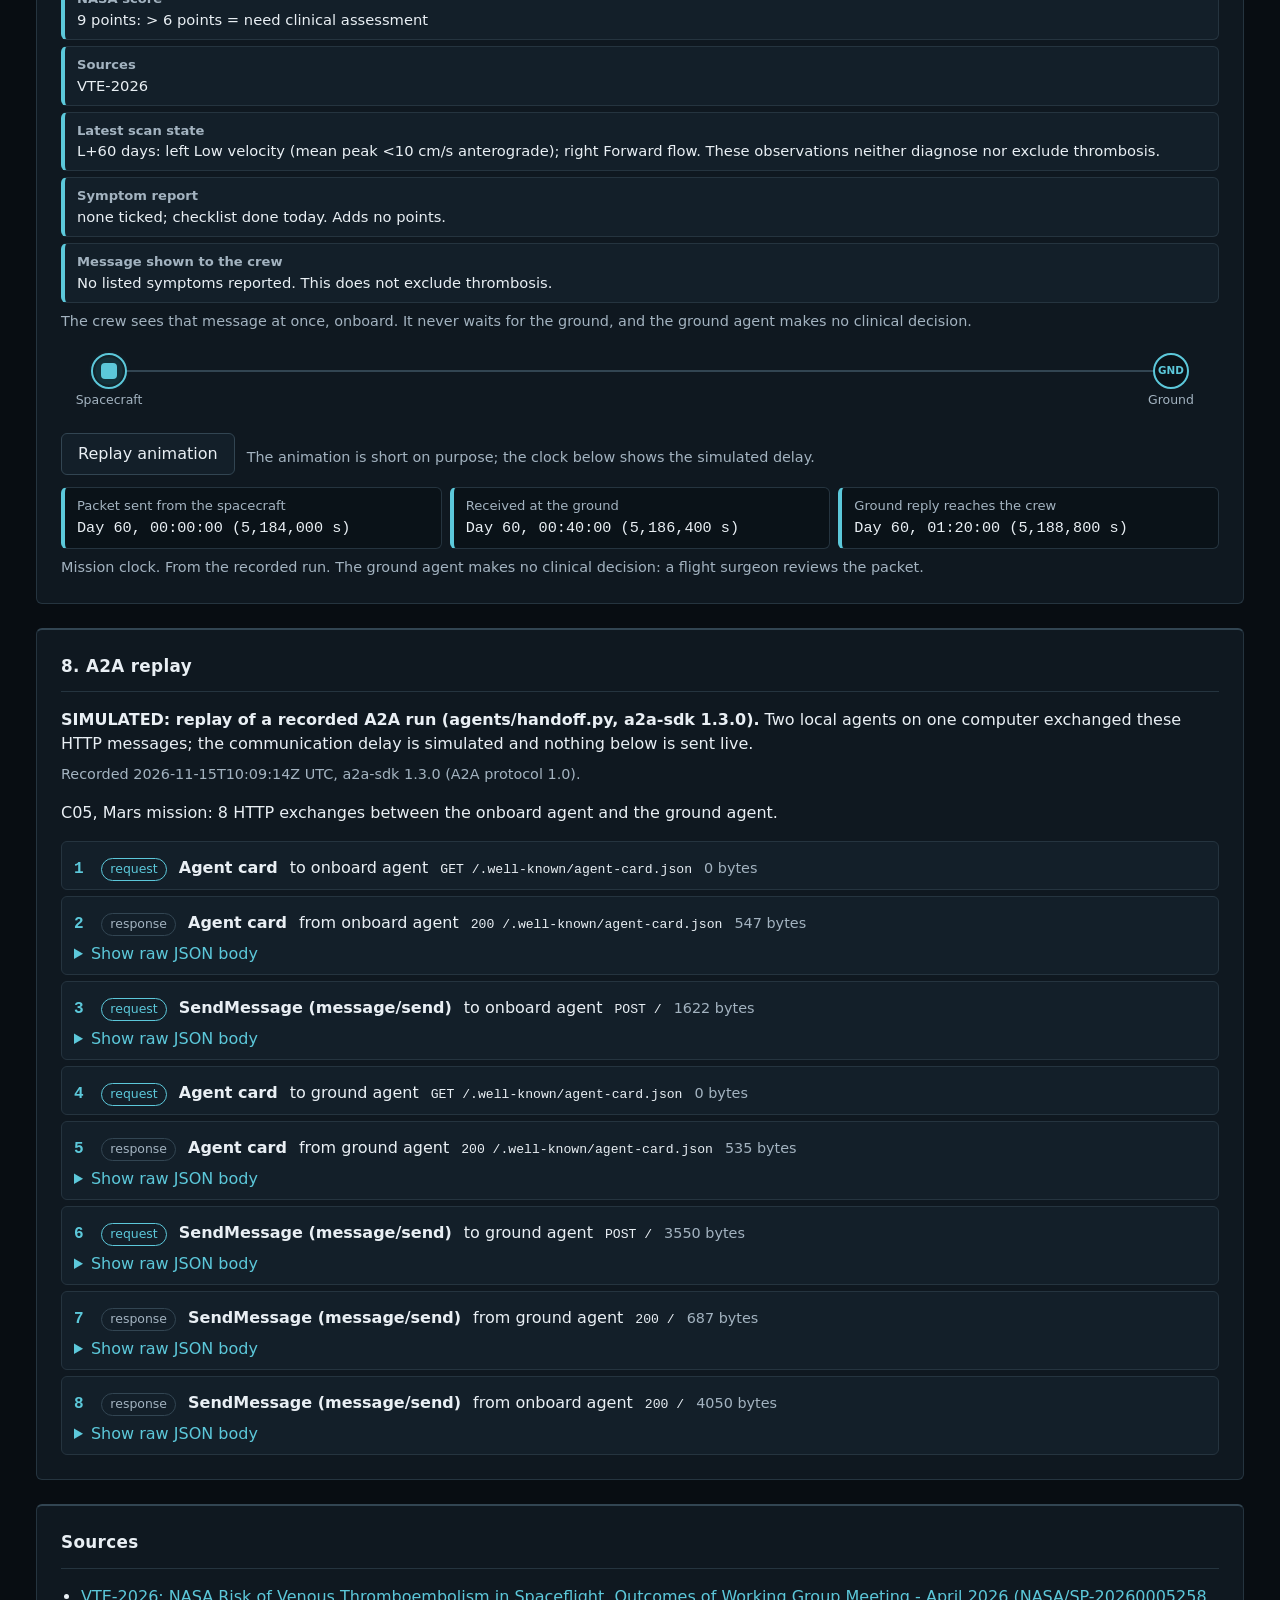
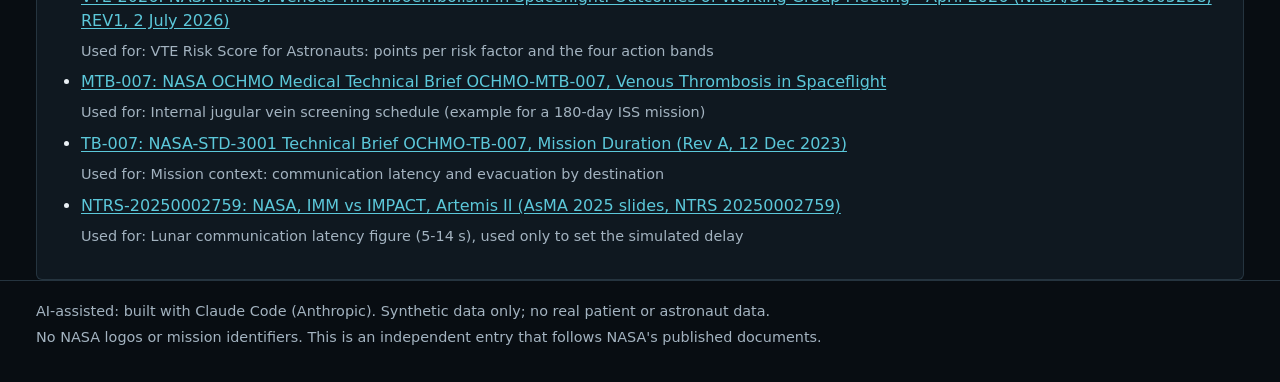
==== commit 7f2ff035: "feat: Inspiration4 group-summary context panel (OSD-575, OSD-569) Co-Authored-By: Claude Opus 5.5 <n" ====
--- a/site/index.html
+++ b/site/index.html
@@ -97,13 +97,19 @@
     <div id="trend-out"></div>
   </section>
 
+  <section aria-labelledby="h-i4">
+    <h2 id="h-i4">5. Real NASA data: Inspiration4 (context only)</h2>
+    <p id="i4-text">Real, de-identified values from the 4 Inspiration4 crew (3-day orbital flight, 2021), shown as group range and mean only. Blood was drawn before and after flight, not in flight. These values are context: they are not used in the risk score and say nothing about any individual.</p>
+    <div id="i4-out"></div>
+  </section>
+
   <section aria-labelledby="h-sched">
-    <h2 id="h-sched">5. Ultrasound scan schedule</h2>
+    <h2 id="h-sched">6. Ultrasound scan schedule</h2>
     <div id="sched-out"></div>
   </section>
 
   <section aria-labelledby="h-mission">
-    <h2 id="h-mission">6. Mission and hand-off to the ground</h2>
+    <h2 id="h-mission">7. Mission and hand-off to the ground</h2>
     <div class="seg" role="radiogroup" aria-label="Mission">
       <label><input type="radio" name="mission" value="leo"> LEO</label>
       <label><input type="radio" name="mission" value="moon"> Moon</label>
@@ -114,7 +120,7 @@
   </section>
 
   <section aria-labelledby="h-replay">
-    <h2 id="h-replay">7. A2A replay</h2>
+    <h2 id="h-replay">8. A2A replay</h2>
     <p class="replay-label"><strong>SIMULATED: replay of a recorded A2A run (agents/handoff.py, a2a-sdk 1.3.0).</strong> Two local agents on one computer exchanged these HTTP messages; the communication delay is simulated and nothing below is sent live.</p>
     <p id="replay-status" class="hint"></p>
     <div id="replay-out"></div>
--- a/site/style.css
+++ b/site/style.css
@@ -158,3 +158,11 @@
 .foot { border-top: 1px solid var(--line); padding: var(--s4) 0 var(--s6); color: var(--muted); font-size: 0.9rem; }
 .foot p { margin: var(--s1) 0; }
 @media (max-width: 480px) { h1 { font-size: 1.6rem; } .big { font-size: 2.8rem; } .track { margin: 0 40px; } }
+
+/* Inspiration4 context panel (group summaries only) */
+.i4-card { border: 1px solid var(--line); border-radius: var(--radius); background: var(--inset); padding: var(--s3) var(--s4); margin-top: var(--s3); }
+.i4-svg { width: 100%; height: auto; display: block; }
+.i4-tablewrap { overflow-x: auto; }
+.i4-table { border-collapse: collapse; width: 100%; font-size: 0.88rem; margin-top: var(--s2); }
+.i4-table th, .i4-table td { border-bottom: 1px solid var(--line); padding: 4px 8px; text-align: right; }
+.i4-table th[scope="row"], .i4-table thead th:first-child { text-align: left; }
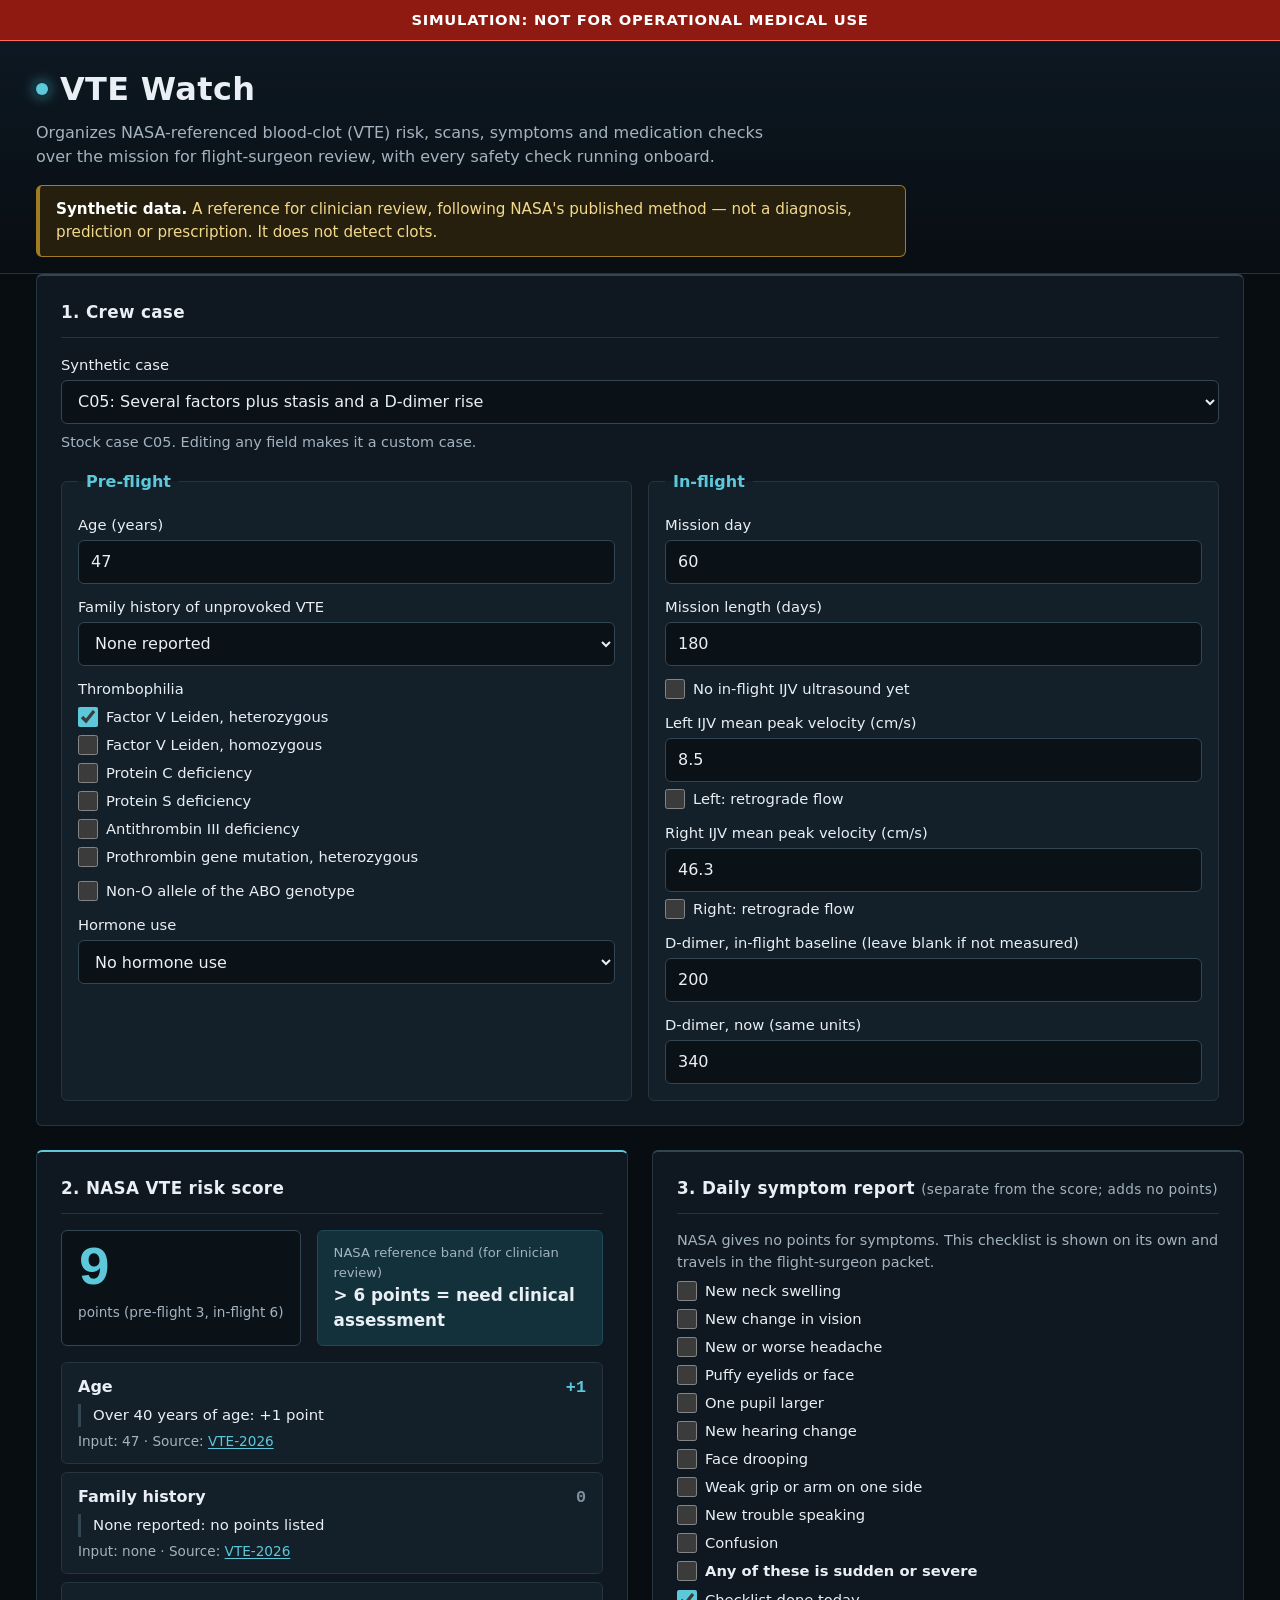
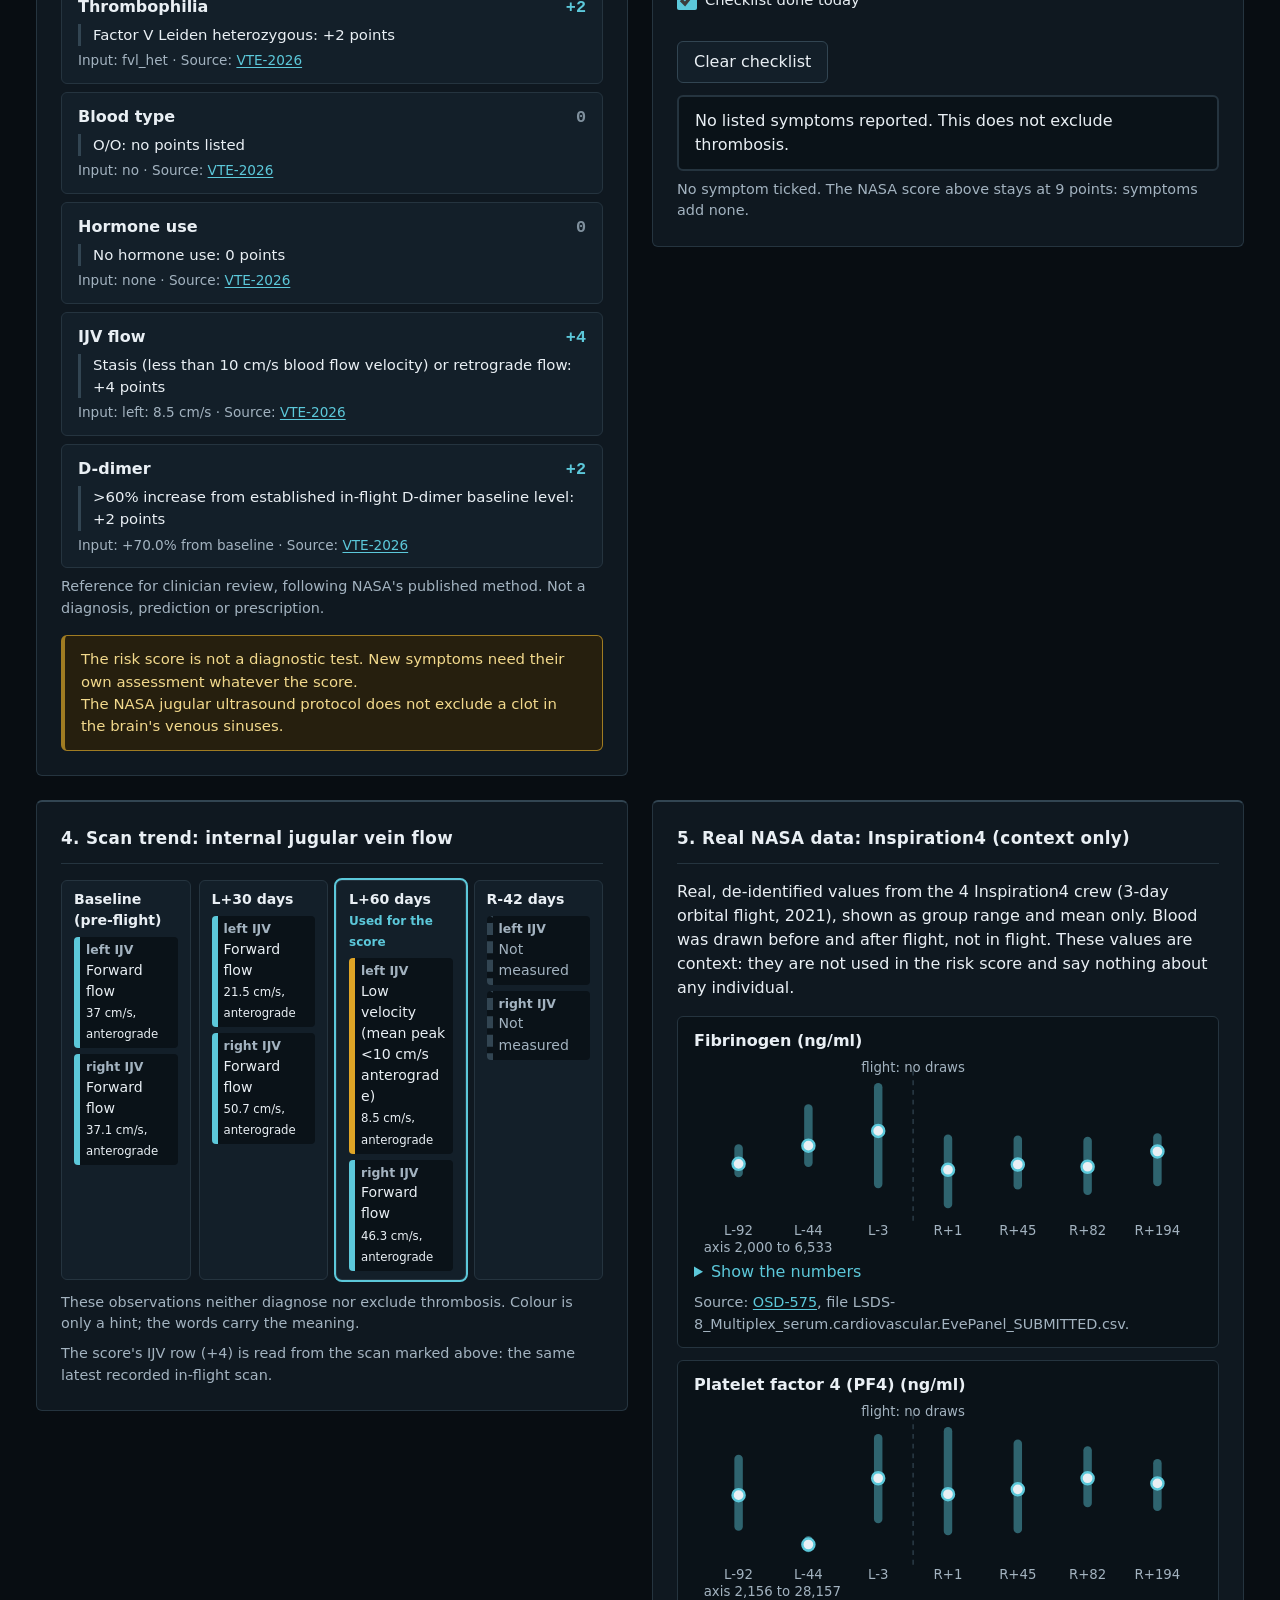
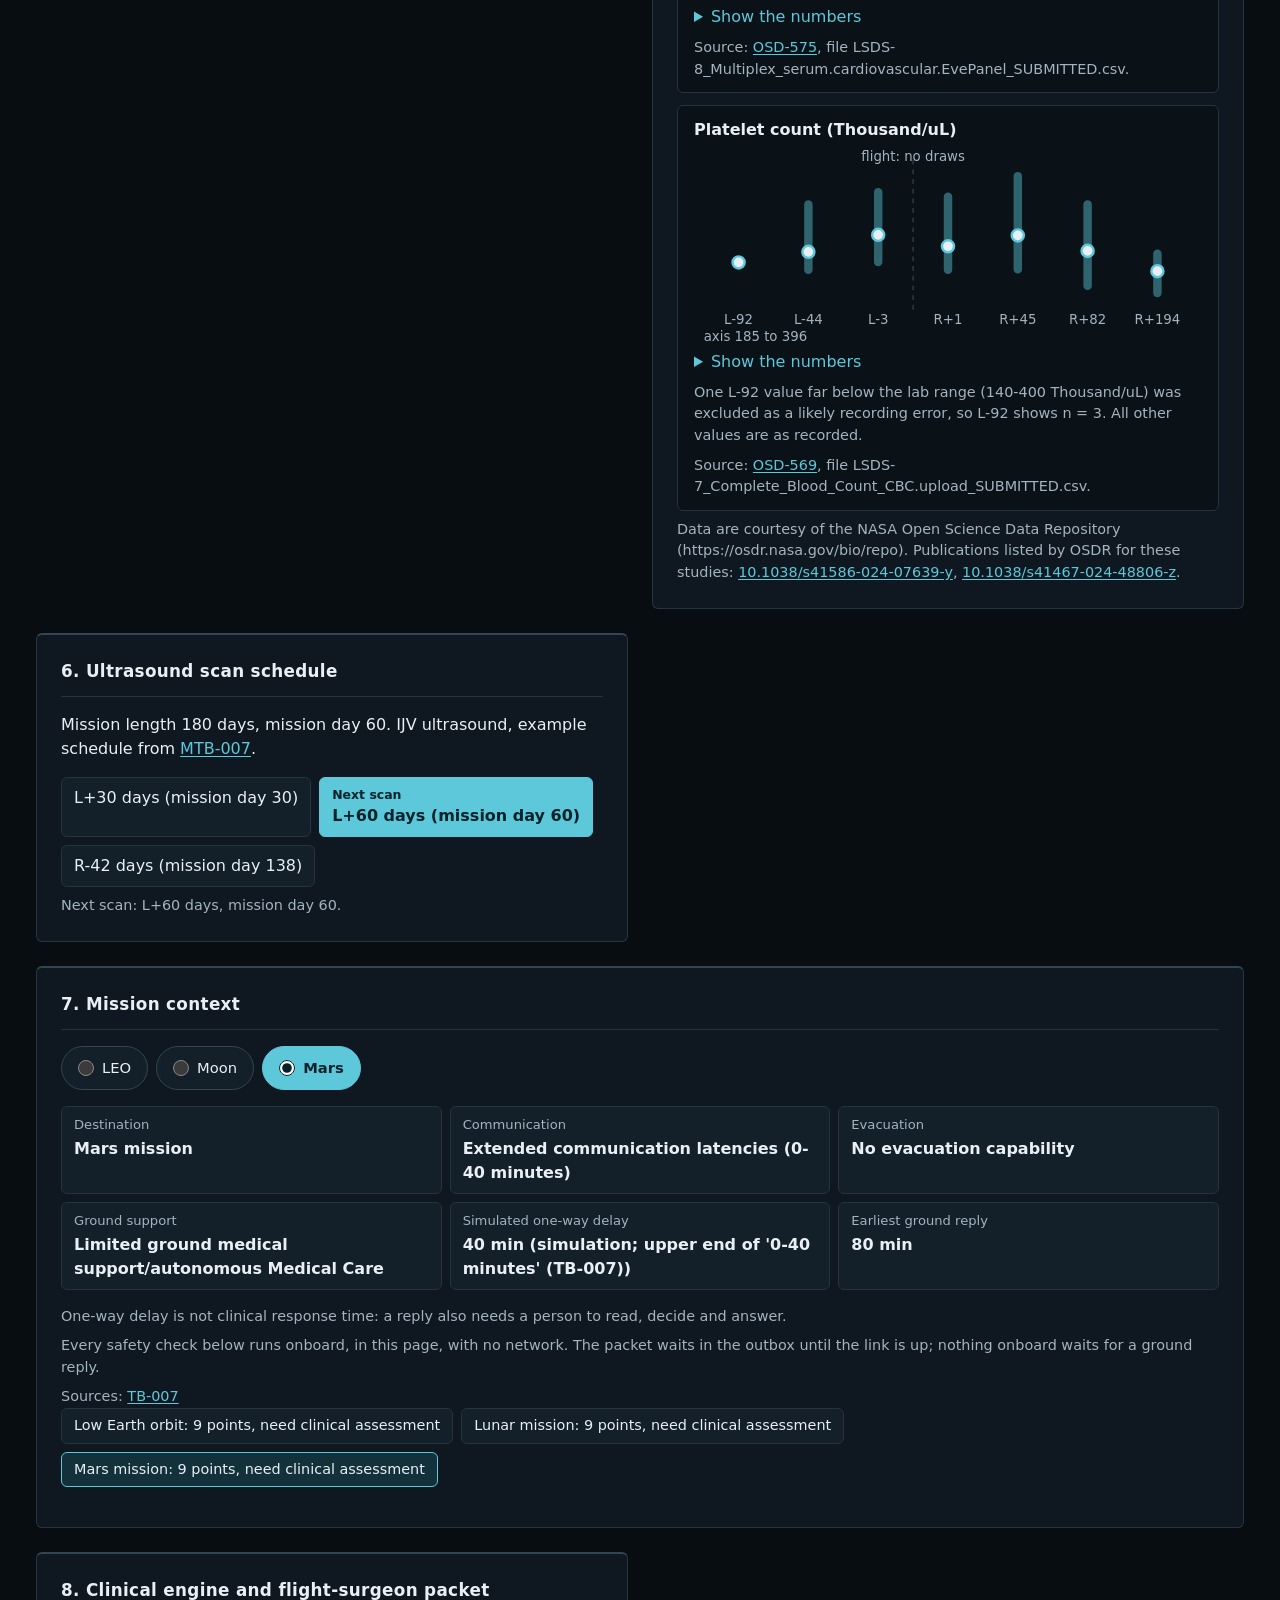
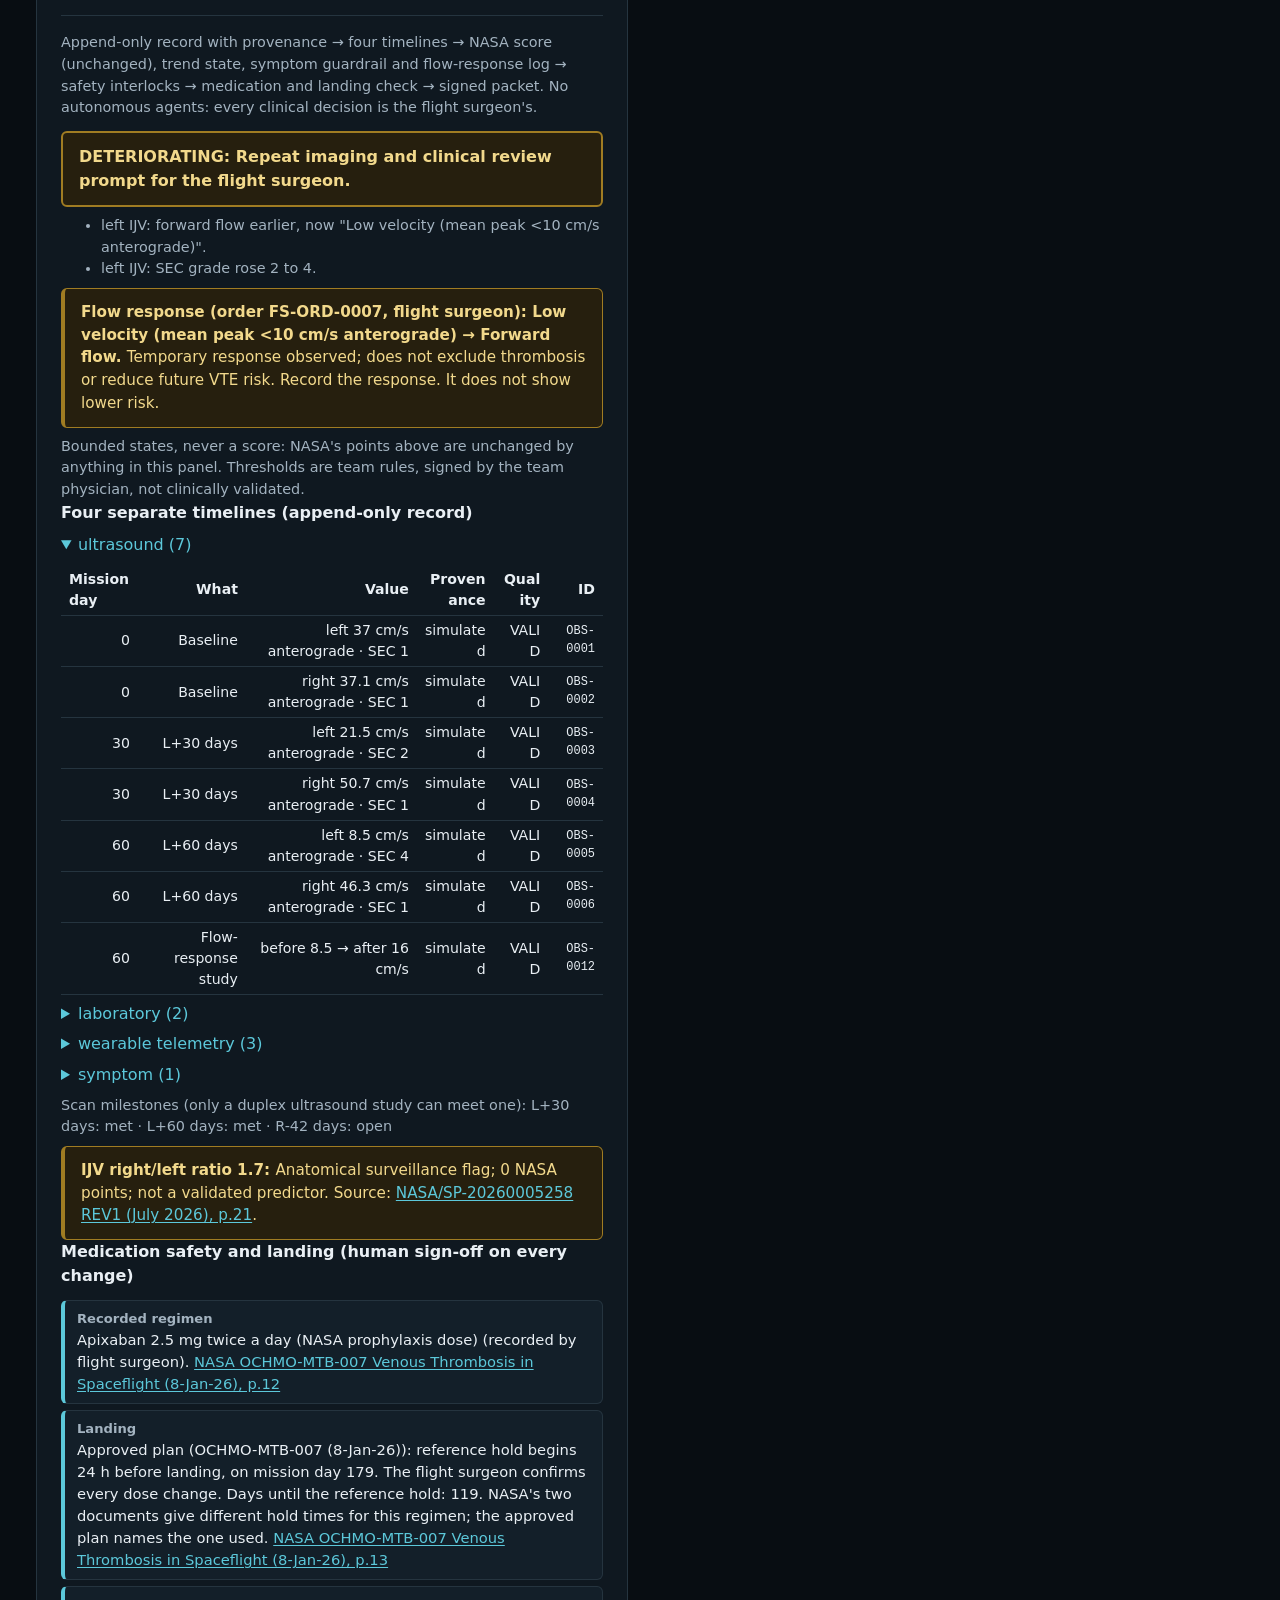
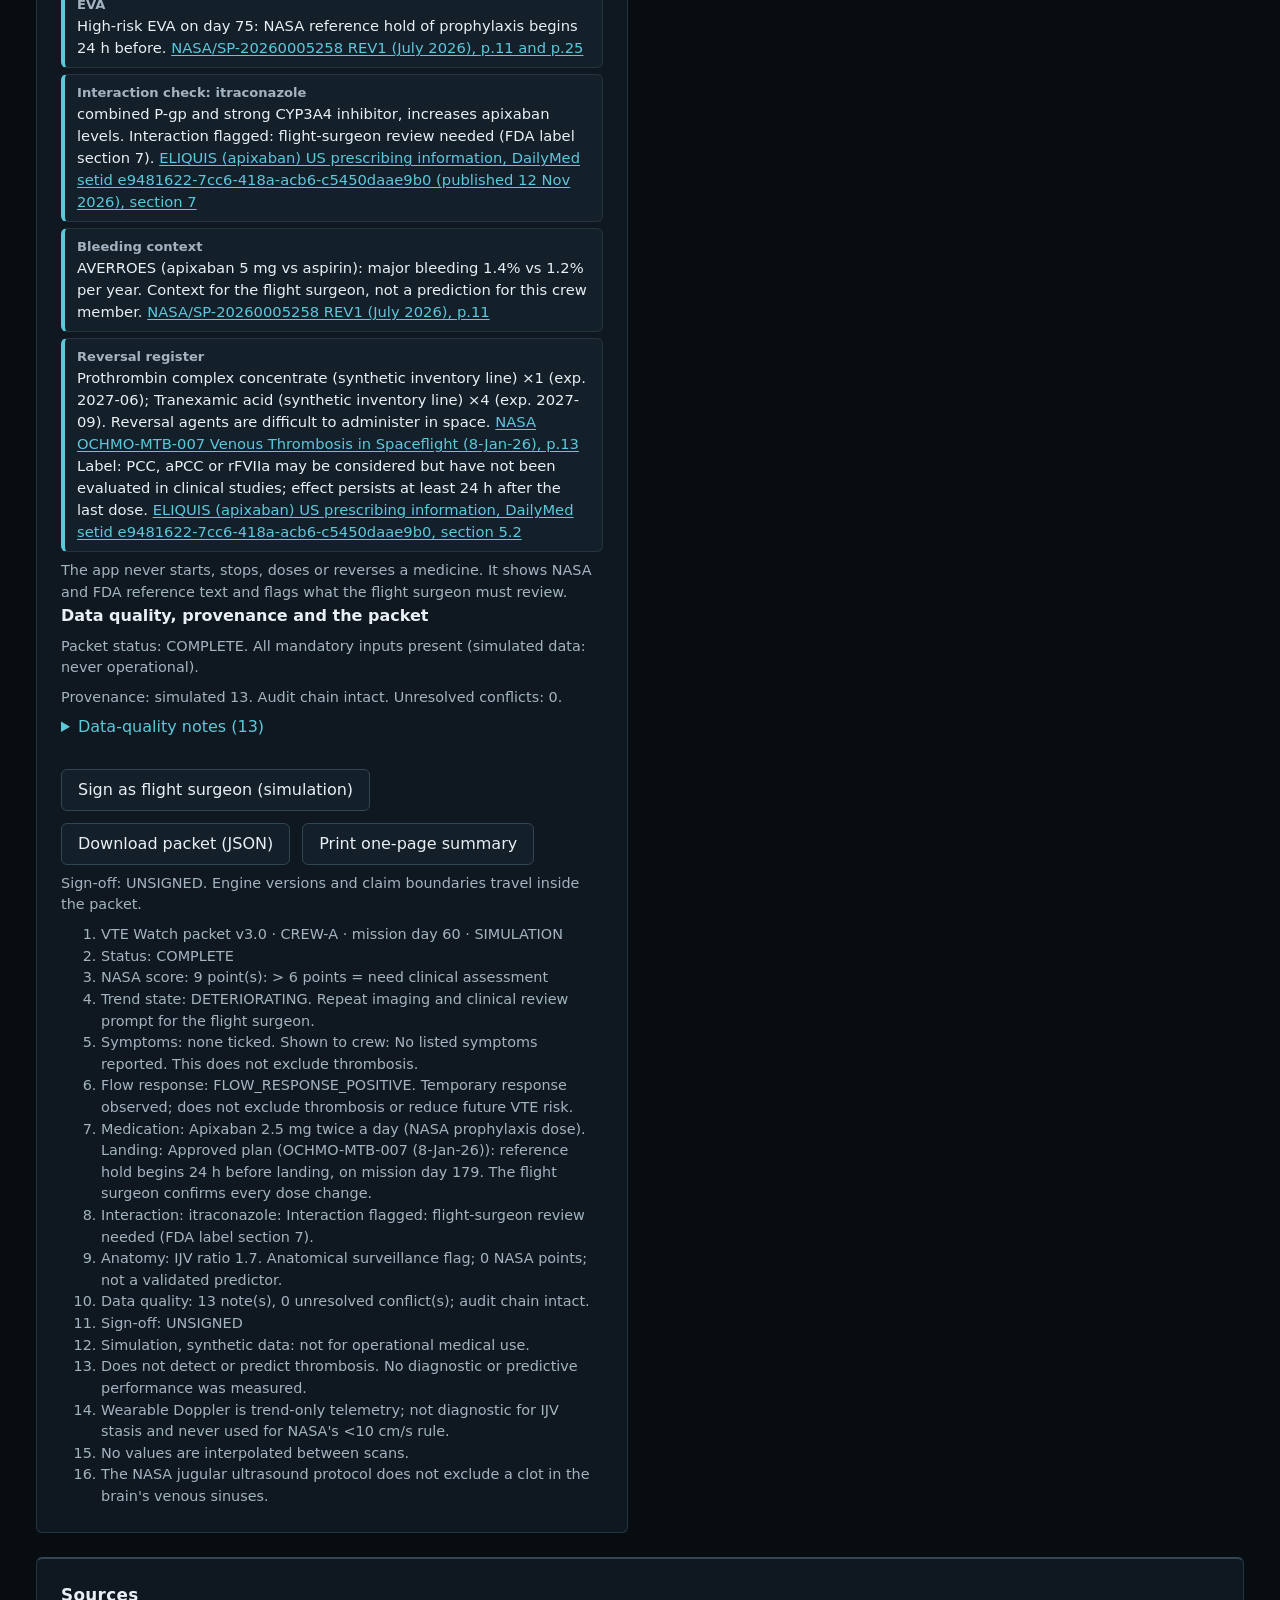
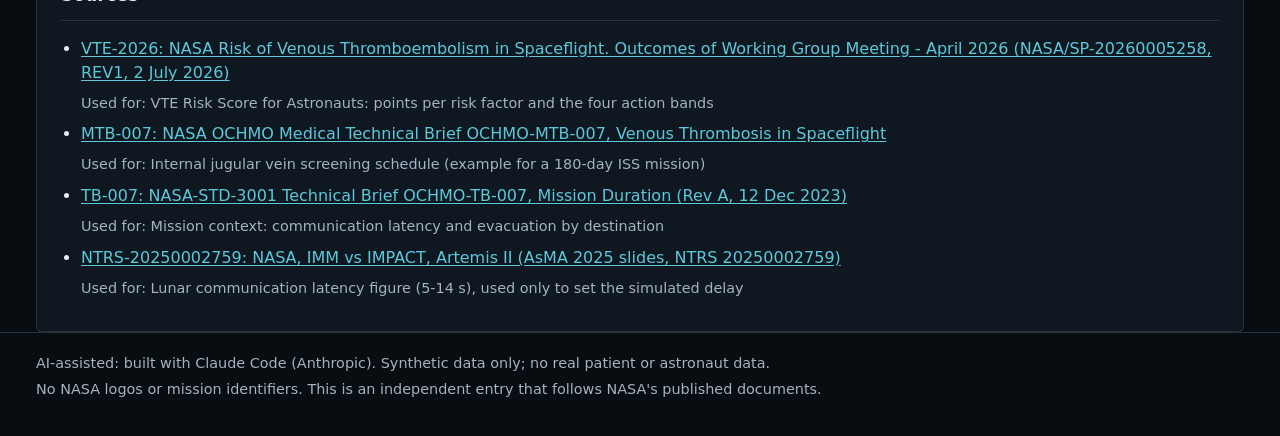
==== commit 1cb0aa6b: "feat: v3 eight-component clinical engine; remove A2A agents Append-only observation store with prove" ====
--- a/site/index.html
+++ b/site/index.html
@@ -6,7 +6,7 @@
 <meta name="viewport" content="width=device-width, initial-scale=1">
 <meta name="color-scheme" content="dark">
 <title>VTE Watch</title>
-<meta name="description" content="Ranks and organizes NASA-referenced blood-clot (VTE) risk for flight-surgeon review, then hands it to the ground with a simulated communication delay. Synthetic data.">
+<meta name="description" content="Organizes NASA-referenced blood-clot (VTE) risk, scans, symptoms and medication checks over the mission for flight-surgeon review, with every safety check running onboard. Synthetic data.">
 <link rel="icon" href="data:image/svg+xml,%3Csvg xmlns=%27http://www.w3.org/2000/svg%27 viewBox=%270 0 16 16%27%3E%3Ccircle cx=%278%27 cy=%278%27 r=%277%27 fill=%27%235cc8da%27/%3E%3C/svg%3E">
 <link rel="stylesheet" href="style.css">
 </head>
@@ -15,7 +15,7 @@
 <header class="top">
   <div class="wrap">
     <h1 id="app-name">VTE Watch</h1>
-    <p class="purpose">Ranks and organizes NASA-referenced blood-clot (VTE) risk for flight-surgeon review, then hands it to the ground with a simulated communication delay.</p>
+    <p class="purpose">Organizes NASA-referenced blood-clot (VTE) risk, scans, symptoms and medication checks over the mission for flight-surgeon review, with every safety check running onboard.</p>
     <p class="notice" role="note"><strong>Synthetic data.</strong> A reference for clinician review, following NASA's published method &mdash; not a diagnosis, prediction or prescription. It does not detect clots.</p>
   </div>
 </header>
@@ -82,7 +82,7 @@
 
   <section aria-labelledby="h-sym">
     <h2 id="h-sym">3. Daily symptom report <span class="tagline">(separate from the score; adds no points)</span></h2>
-    <p class="hint">NASA gives no points for symptoms. This checklist is shown on its own and travels in the hand-off packet.</p>
+    <p class="hint">NASA gives no points for symptoms. This checklist is shown on its own and travels in the flight-surgeon packet.</p>
     <form id="sym-form" autocomplete="off">
       <div id="sym-checks" class="checks" role="group" aria-label="Symptoms since the last check"></div>
       <label class="inline sev"><input id="sym-severe" type="checkbox"> Any of these is sudden or severe</label>
@@ -109,21 +109,19 @@
   </section>
 
   <section aria-labelledby="h-mission">
-    <h2 id="h-mission">7. Mission and hand-off to the ground</h2>
+    <h2 id="h-mission">7. Mission context</h2>
     <div class="seg" role="radiogroup" aria-label="Mission">
       <label><input type="radio" name="mission" value="leo"> LEO</label>
       <label><input type="radio" name="mission" value="moon"> Moon</label>
       <label><input type="radio" name="mission" value="mars"> Mars</label>
     </div>
-    <label class="inline"><input id="fail-handoff" type="checkbox"> Simulate a failed hand-off (ground not reached)</label>
     <div id="mission-out"></div>
   </section>
 
-  <section aria-labelledby="h-replay">
-    <h2 id="h-replay">8. A2A replay</h2>
-    <p class="replay-label"><strong>SIMULATED: replay of a recorded A2A run (agents/handoff.py, a2a-sdk 1.3.0).</strong> Two local agents on one computer exchanged these HTTP messages; the communication delay is simulated and nothing below is sent live.</p>
-    <p id="replay-status" class="hint"></p>
-    <div id="replay-out"></div>
+  <section aria-labelledby="h-v3" id="v3">
+    <h2 id="h-v3">8. Clinical engine and flight-surgeon packet</h2>
+    <p class="hint">Append-only record with provenance &rarr; four timelines &rarr; NASA score (unchanged), trend state, symptom guardrail and flow-response log &rarr; safety interlocks &rarr; medication and landing check &rarr; signed packet. No autonomous agents: every clinical decision is the flight surgeon's.</p>
+    <div id="v3-out"></div>
   </section>
 
   <section aria-labelledby="h-src">
--- a/site/style.css
+++ b/site/style.css
@@ -166,3 +166,13 @@
 .i4-table { border-collapse: collapse; width: 100%; font-size: 0.88rem; margin-top: var(--s2); }
 .i4-table th, .i4-table td { border-bottom: 1px solid var(--line); padding: 4px 8px; text-align: right; }
 .i4-table th[scope="row"], .i4-table thead th:first-child { text-align: left; }
+
+/* AI-assisted (Claude Code): v3 engine panel and one-page print summary */
+.mono { font-family: ui-monospace, SFMono-Regular, Menlo, monospace; font-size: 0.85em; }
+#v3 details { margin: 0.4rem 0; }
+@media print {
+  body { background: #fff; color: #000; }
+  .sim-banner { color: #000; }
+  main > section:not(#v3), header, footer, #v3 > .hint, #v3-out > *:not(#v3-summary) { display: none !important; }
+  #v3-summary { display: block !important; color: #000; font-size: 11pt; }
+}
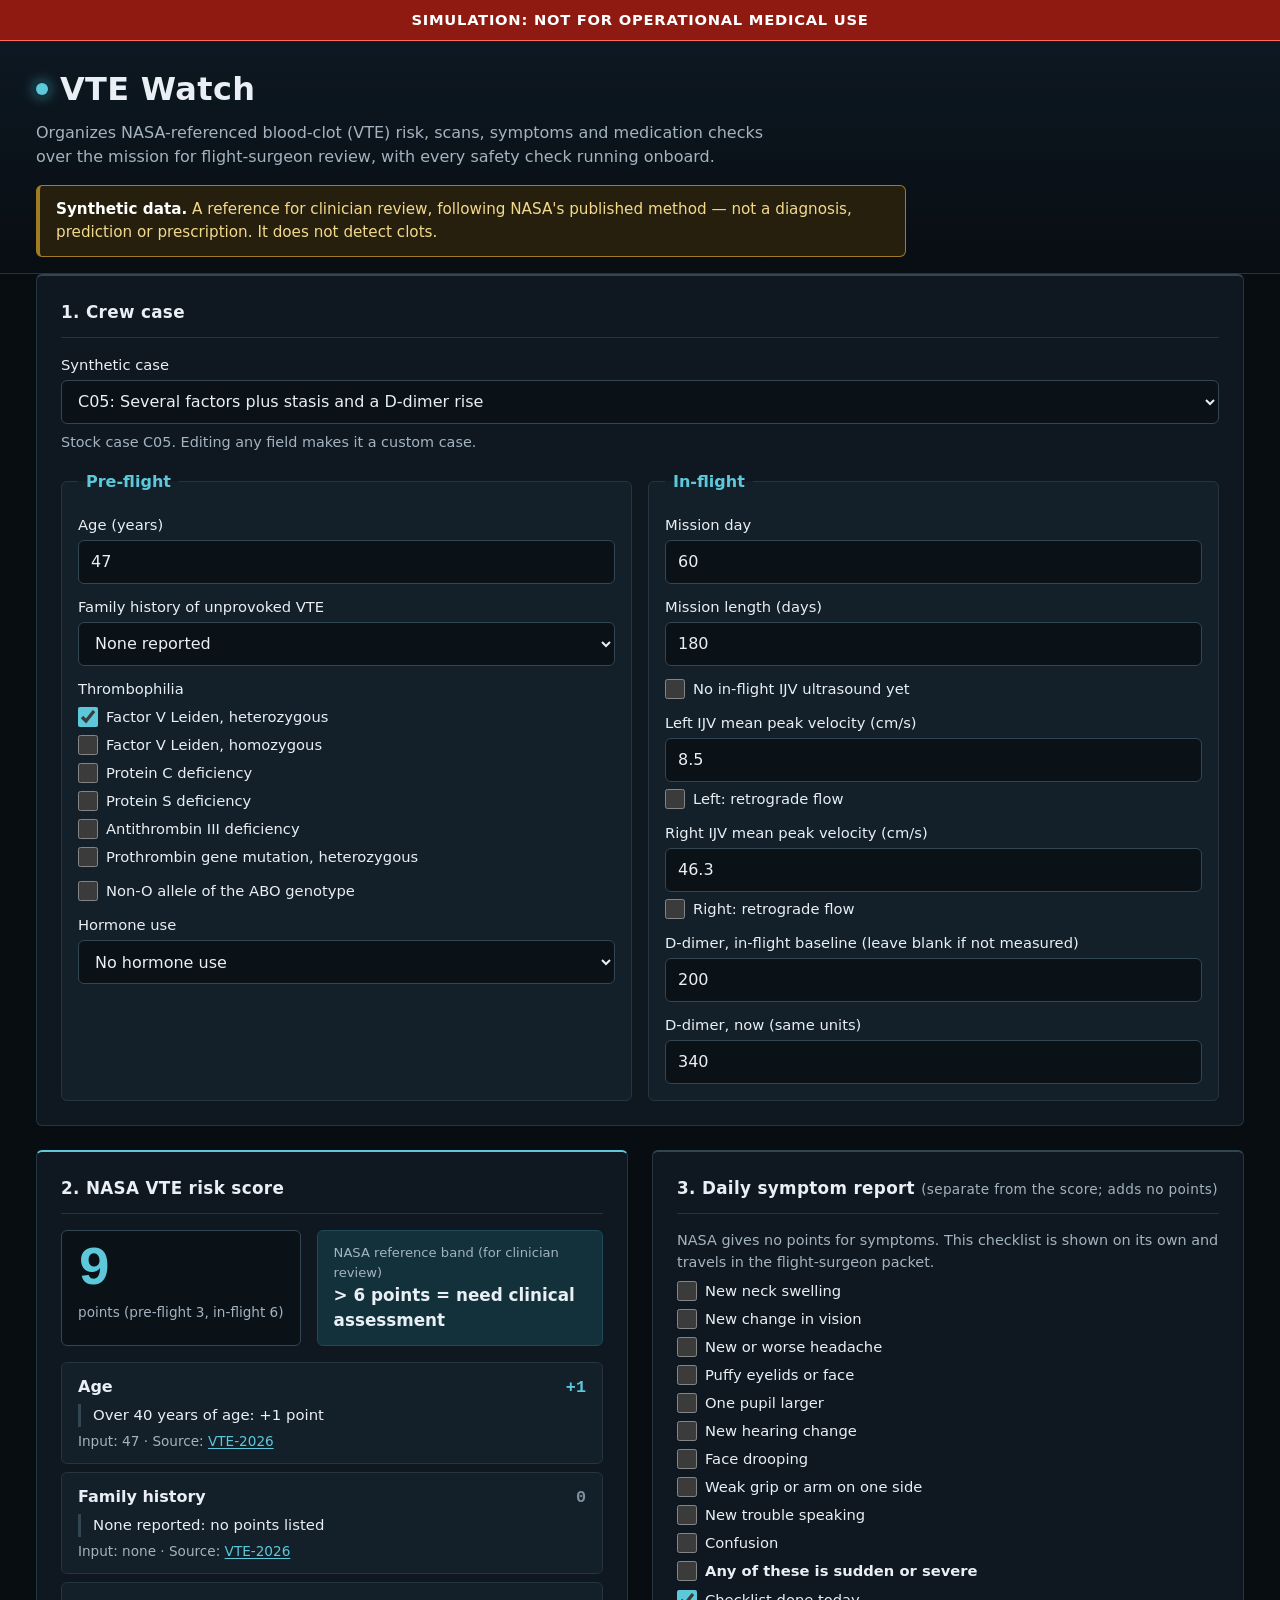
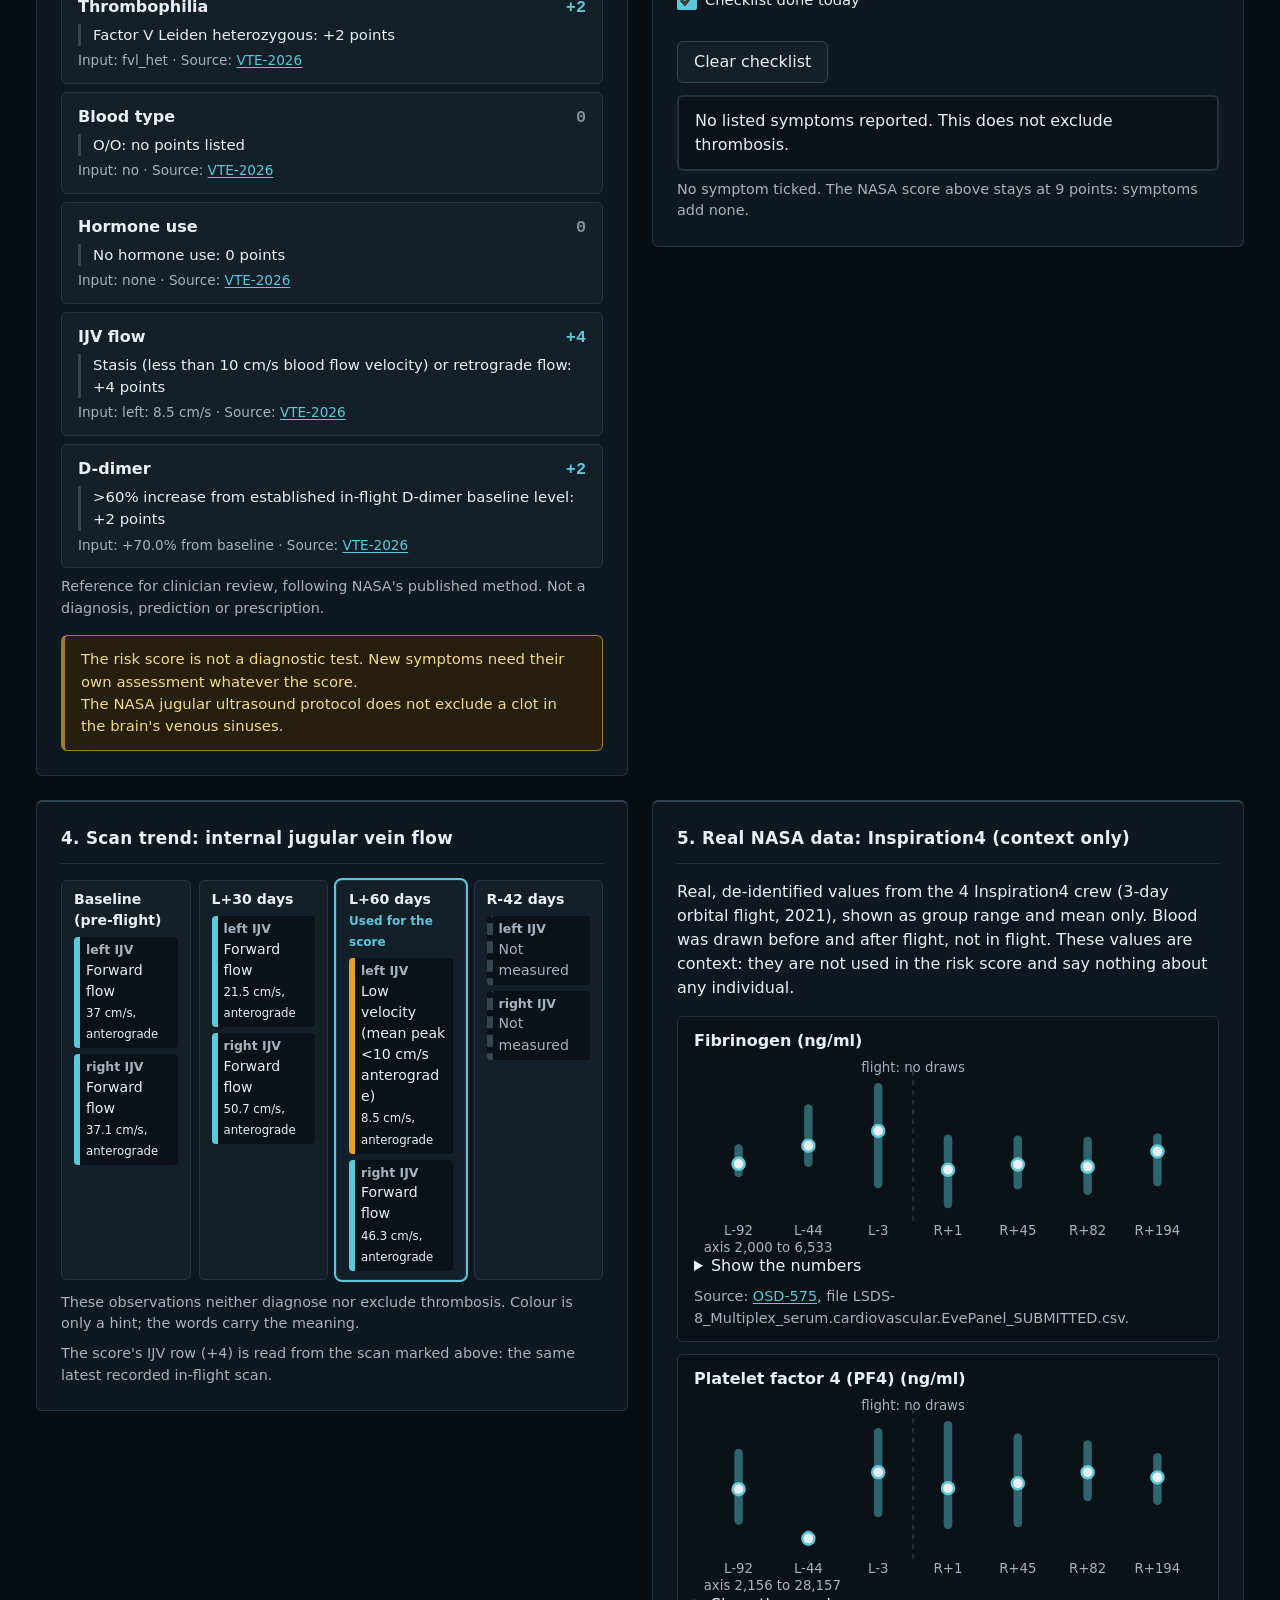
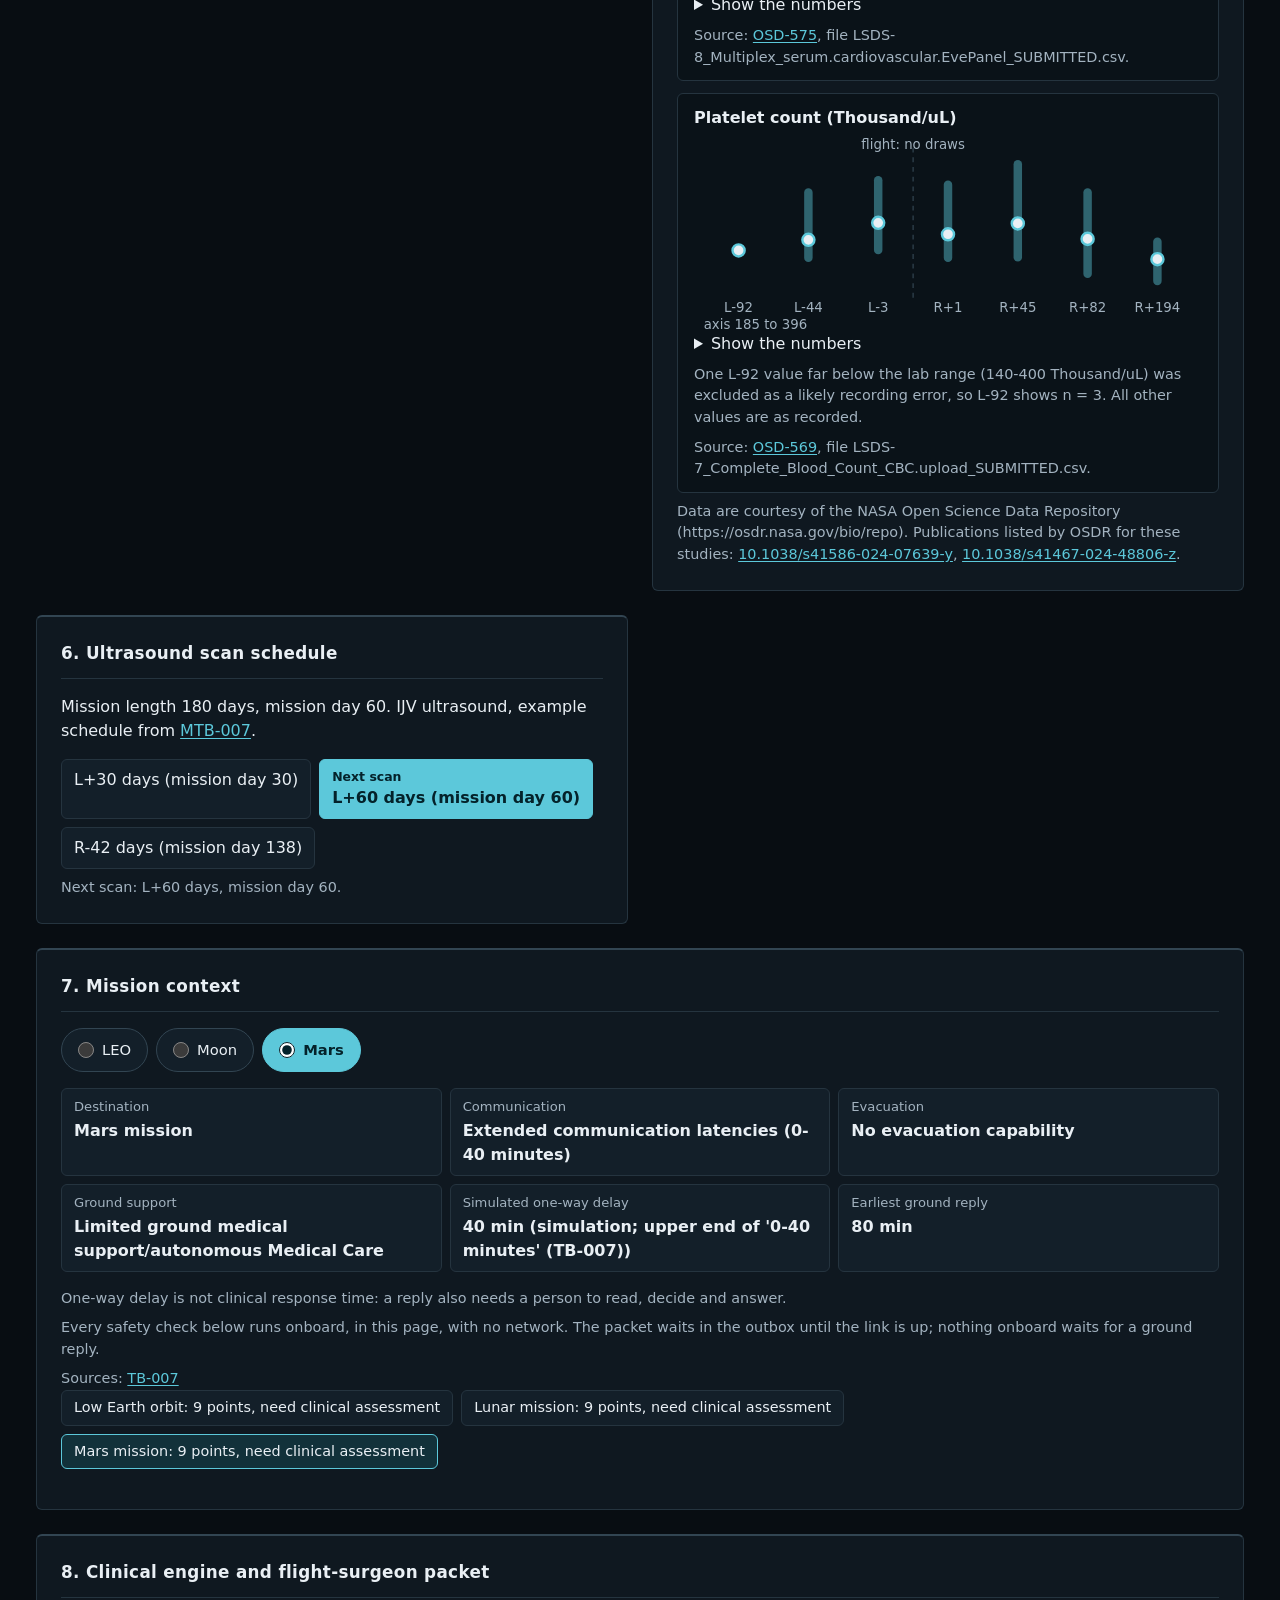
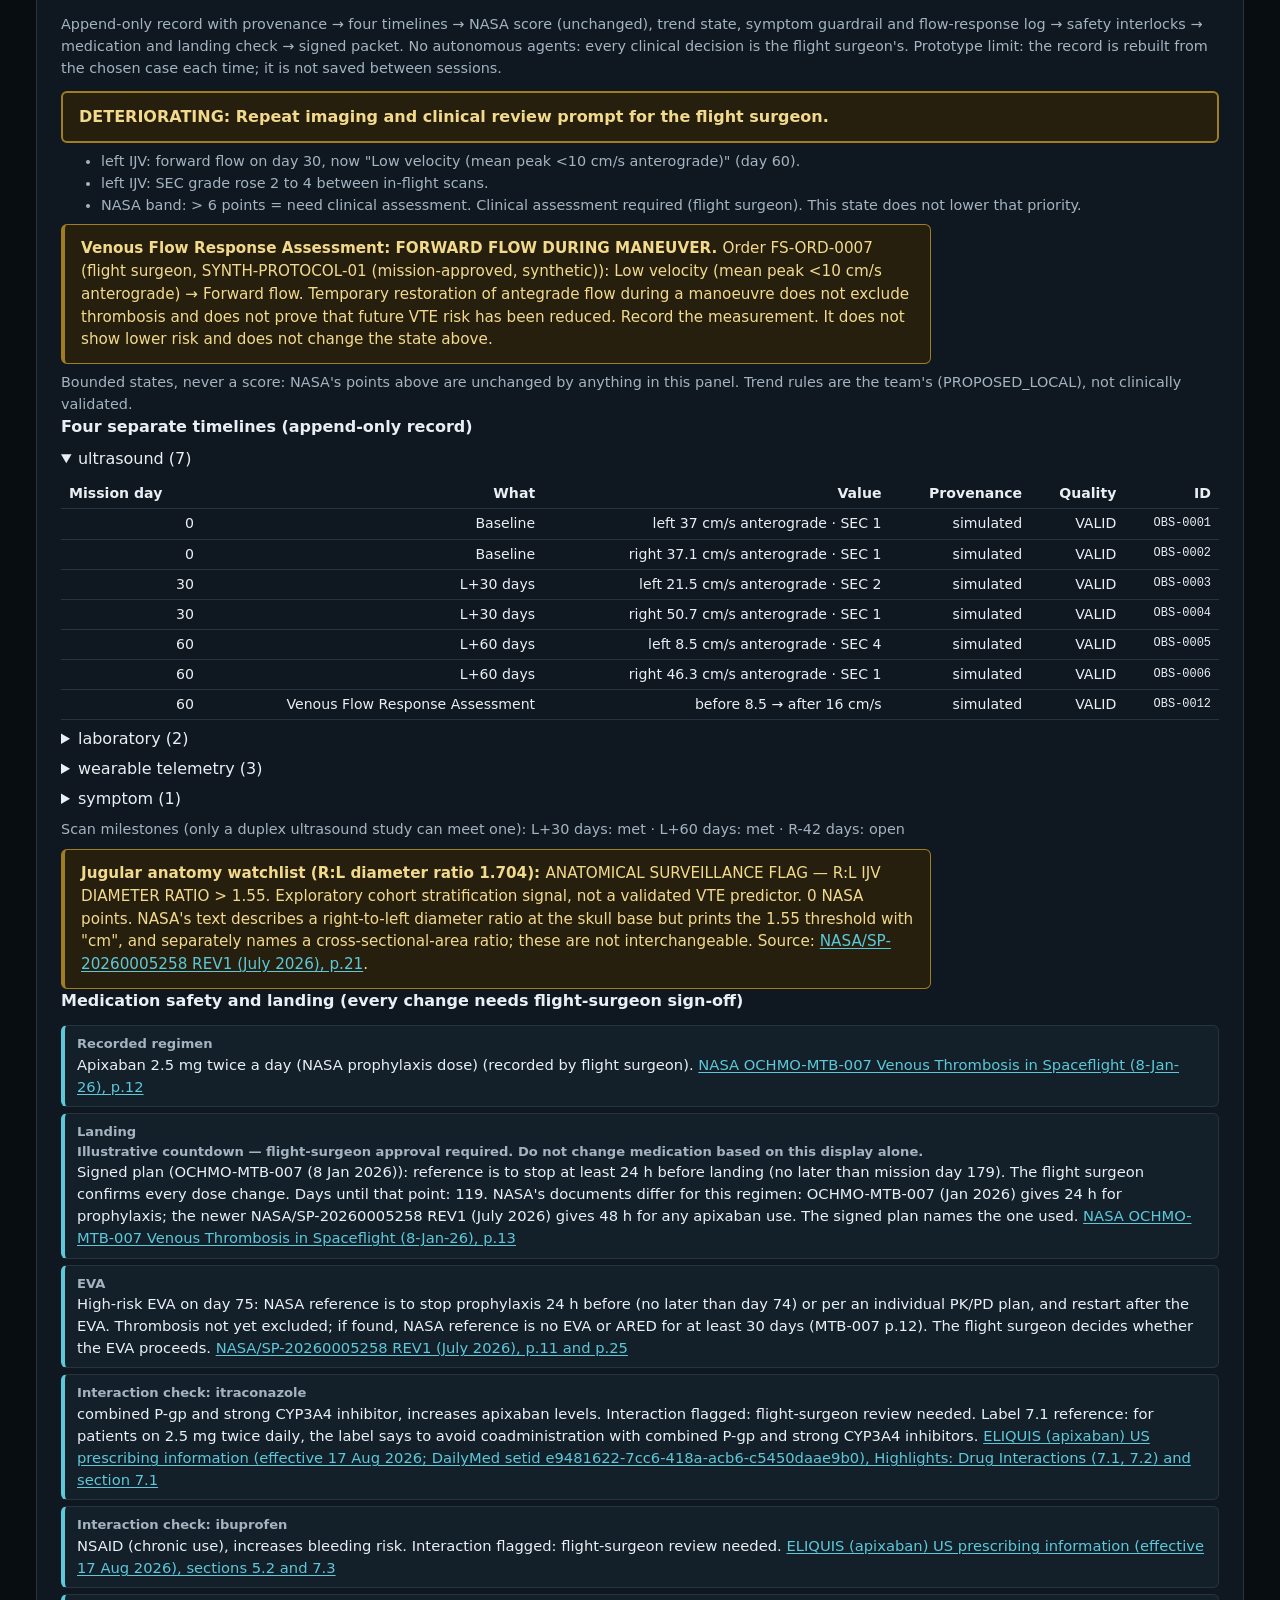
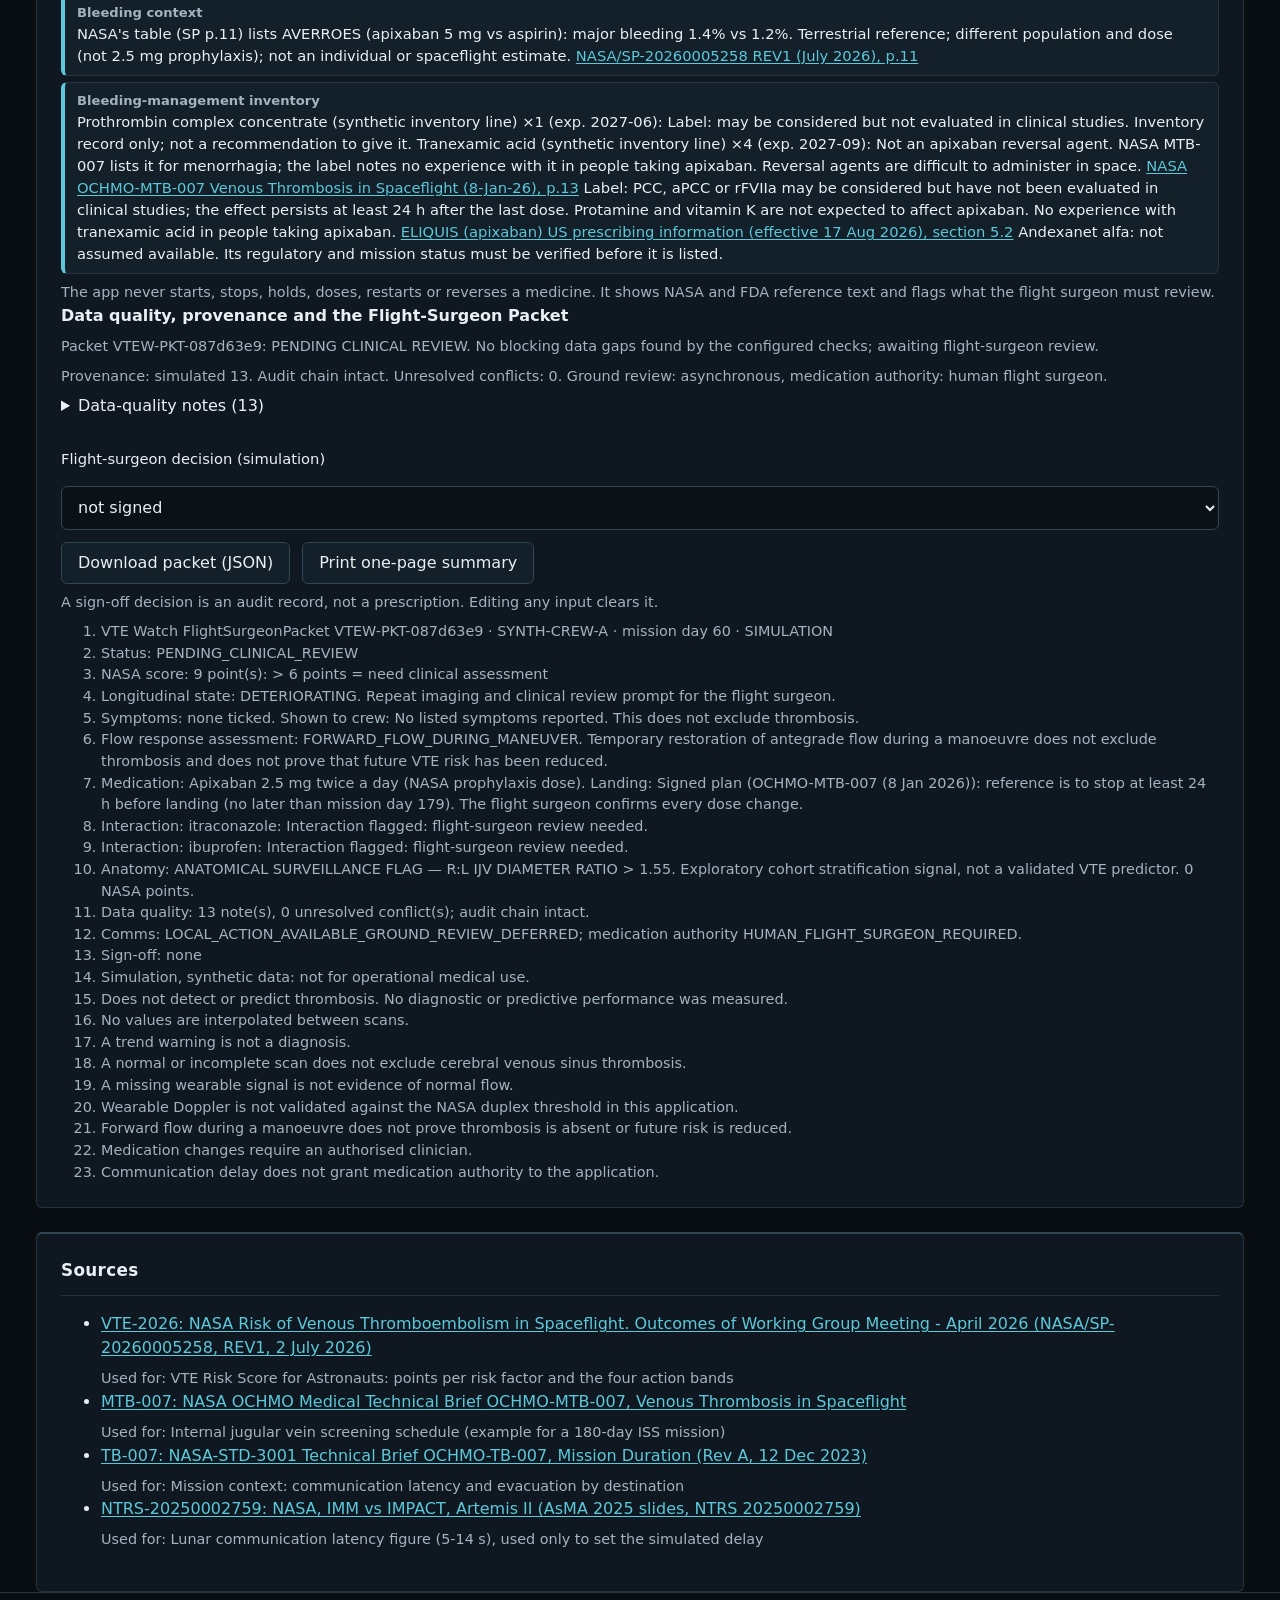
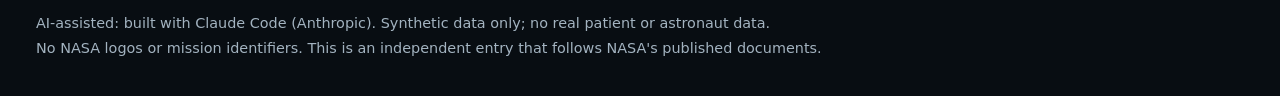
==== commit c3b0b410: "docs: act on external review (duplicate claim, persistence limit, users and scope) - README and CLAI" ====
--- a/site/index.html
+++ b/site/index.html
@@ -120,7 +120,7 @@
 
   <section aria-labelledby="h-v3" id="v3">
     <h2 id="h-v3">8. Clinical engine and flight-surgeon packet</h2>
-    <p class="hint">Append-only record with provenance &rarr; four timelines &rarr; NASA score (unchanged), trend state, symptom guardrail and flow-response log &rarr; safety interlocks &rarr; medication and landing check &rarr; signed packet. No autonomous agents: every clinical decision is the flight surgeon's.</p>
+    <p class="hint">Append-only record with provenance &rarr; four timelines &rarr; NASA score (unchanged), trend state, symptom guardrail and flow-response log &rarr; safety interlocks &rarr; medication and landing check &rarr; signed packet. No autonomous agents: every clinical decision is the flight surgeon's. Prototype limit: the record is rebuilt from the chosen case each time; it is not saved between sessions.</p>
     <div id="v3-out"></div>
   </section>
 
--- a/site/style.css
+++ b/site/style.css
@@ -39,7 +39,7 @@
 @media (min-width: 1100px) {
   main { grid-template-columns: repeat(2, minmax(0, 1fr)); gap: var(--s5); }
   section { padding: var(--s5); }
-  section[aria-labelledby="h-input"], section[aria-labelledby="h-mission"], section[aria-labelledby="h-replay"], section[aria-labelledby="h-src"] { grid-column: 1 / -1; }
+  section[aria-labelledby="h-input"], section[aria-labelledby="h-mission"], section[aria-labelledby="h-v3"], section[aria-labelledby="h-src"] { grid-column: 1 / -1; }
 }
 .hint { color: var(--muted); font-size: 0.9rem; margin: var(--s2) 0 0; }
 .tagline { font-size: 0.85rem; font-weight: 400; color: var(--muted); }
@@ -99,37 +99,8 @@
 .same { display: flex; flex-wrap: wrap; gap: var(--s2); margin: 0 0 var(--s4); }
 .same span { border: 1px solid var(--line); background: var(--panel-2); border-radius: var(--radius); padding: 6px var(--s3); font-size: 0.9rem; }
 .same span.on { border-color: var(--accent); background: var(--soft); }
-.flight { margin: 6px 0 var(--s3); }
-.track { position: relative; height: 64px; margin: 0 48px; }
-.track::before { content: ""; position: absolute; left: 0; right: 0; top: 31px; height: 2px; background: var(--line-2); }
-.node { position: absolute; top: 14px; width: 36px; height: 36px; margin-left: -18px; border-radius: 50%; background: var(--inset); border: 2px solid var(--accent); display: grid; place-items: center; font-size: 0.65rem; font-weight: 700; color: var(--accent); }
-.node.a { left: 0; } .node.b { left: 100%; }
-.nl { position: absolute; top: 52px; font-size: 0.78rem; color: var(--muted); transform: translateX(-50%); white-space: nowrap; }
-.nl.a { left: 0; } .nl.b { left: 100%; }
-.packet { position: absolute; top: 24px; left: 0; width: 16px; height: 16px; margin-left: -8px; border-radius: 4px; background: var(--accent); box-shadow: 0 0 0 4px var(--soft), 0 0 12px var(--accent); }
-.packet.go { animation: fly 4s ease-in-out 1 both; }
-@keyframes fly { 0% { left: 0; } 45% { left: 100%; } 55% { left: 100%; } 100% { left: 0; } }
-@media (prefers-reduced-motion: reduce) { .packet.go { animation: none; left: 100%; } * { scroll-behavior: auto !important; transition: none !important; } }
+@media (prefers-reduced-motion: reduce) { * { scroll-behavior: auto !important; transition: none !important; } }
 .flight-bar { display: flex; align-items: center; gap: var(--s3); flex-wrap: wrap; margin-top: 30px; }
-.clock { display: grid; gap: var(--s2); grid-template-columns: 1fr; margin: var(--s3) 0 0; }
-@media (min-width: 760px) { .clock { grid-template-columns: repeat(3, 1fr); } }
-.clock div { background: var(--inset); border: 1px solid var(--line); border-left: 4px solid var(--accent); border-radius: var(--radius); padding: var(--s2) var(--s3); }
-.clock dt { font-size: 0.82rem; color: var(--muted); }
-.clock dd { margin: 2px 0 0; font-family: var(--mono); font-size: 0.95rem; }
-
-/* Replay */
-.replay-label { margin: 0 0 6px; }
-.ex { list-style: none; margin: var(--s3) 0 0; padding: 0; display: grid; gap: 6px; counter-reset: ex; }
-.ex > li { background: var(--panel-2); border: 1px solid var(--line); border-radius: var(--radius); padding: var(--s2) var(--s3); counter-increment: ex; }
-.ex .row { display: flex; flex-wrap: wrap; gap: 6px var(--s3); align-items: baseline; }
-.ex .row::before { content: counter(ex); font-family: var(--mono); font-weight: 700; color: var(--accent); min-width: 1.6ch; }
-.badge { font-size: 0.78rem; border: 1px solid var(--line-2); border-radius: 999px; padding: 1px var(--s2); color: var(--muted); }
-.badge.req { border-color: var(--accent); color: var(--accent); }
-code, pre { font-family: var(--mono); font-size: 0.82rem; }
-pre { background: var(--inset); border: 1px solid var(--line); border-radius: var(--radius); padding: var(--s3); overflow-x: auto; max-width: 100%; white-space: pre-wrap; margin: var(--s2) 0 0; color: #cfe0ea; }
-details summary { cursor: pointer; margin-top: 6px; color: var(--accent); }
-.sources { margin: 0; padding-left: 20px; }
-.sources li { margin: 0 0 var(--s2); }
 
 /* Symptom report */
 .sev { font-weight: 600; margin-top: var(--s3); }
@@ -157,7 +128,7 @@
 
 .foot { border-top: 1px solid var(--line); padding: var(--s4) 0 var(--s6); color: var(--muted); font-size: 0.9rem; }
 .foot p { margin: var(--s1) 0; }
-@media (max-width: 480px) { h1 { font-size: 1.6rem; } .big { font-size: 2.8rem; } .track { margin: 0 40px; } }
+@media (max-width: 480px) { h1 { font-size: 1.6rem; } .big { font-size: 2.8rem; } }
 
 /* Inspiration4 context panel (group summaries only) */
 .i4-card { border: 1px solid var(--line); border-radius: var(--radius); background: var(--inset); padding: var(--s3) var(--s4); margin-top: var(--s3); }
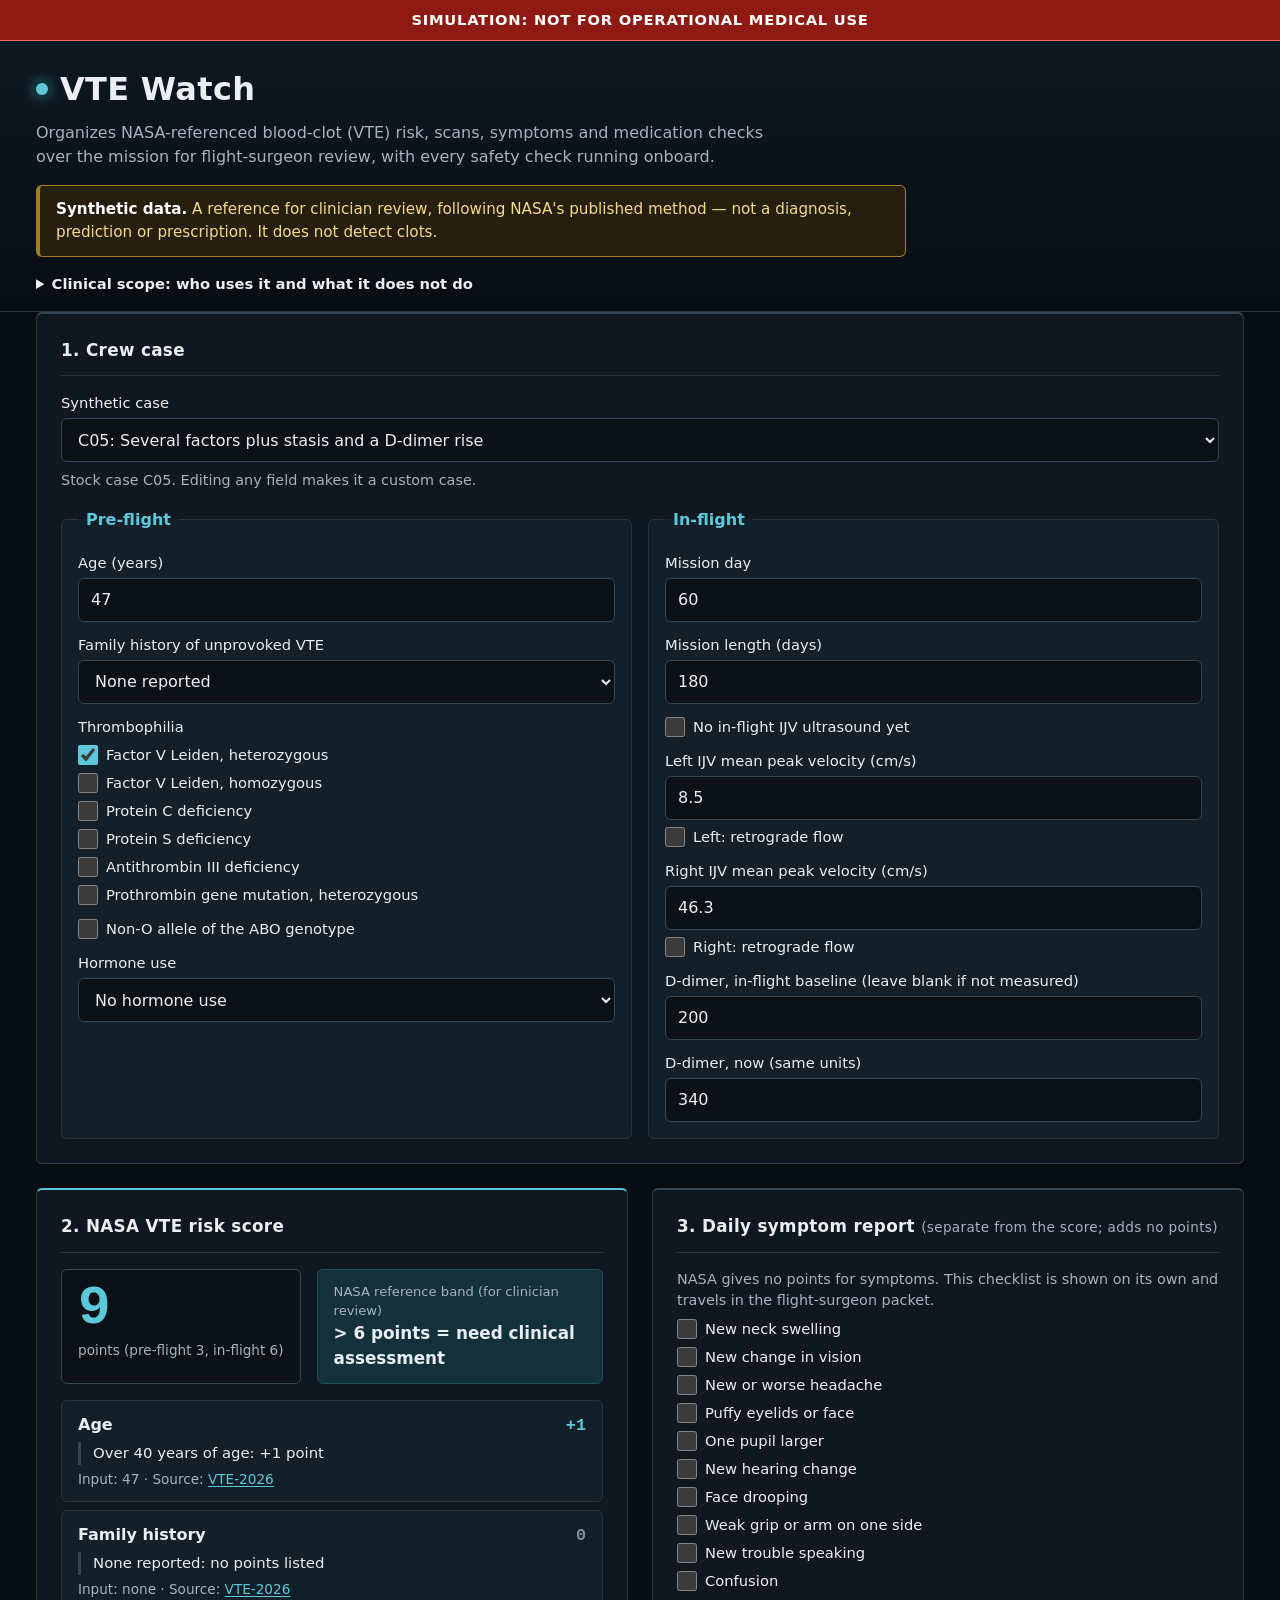
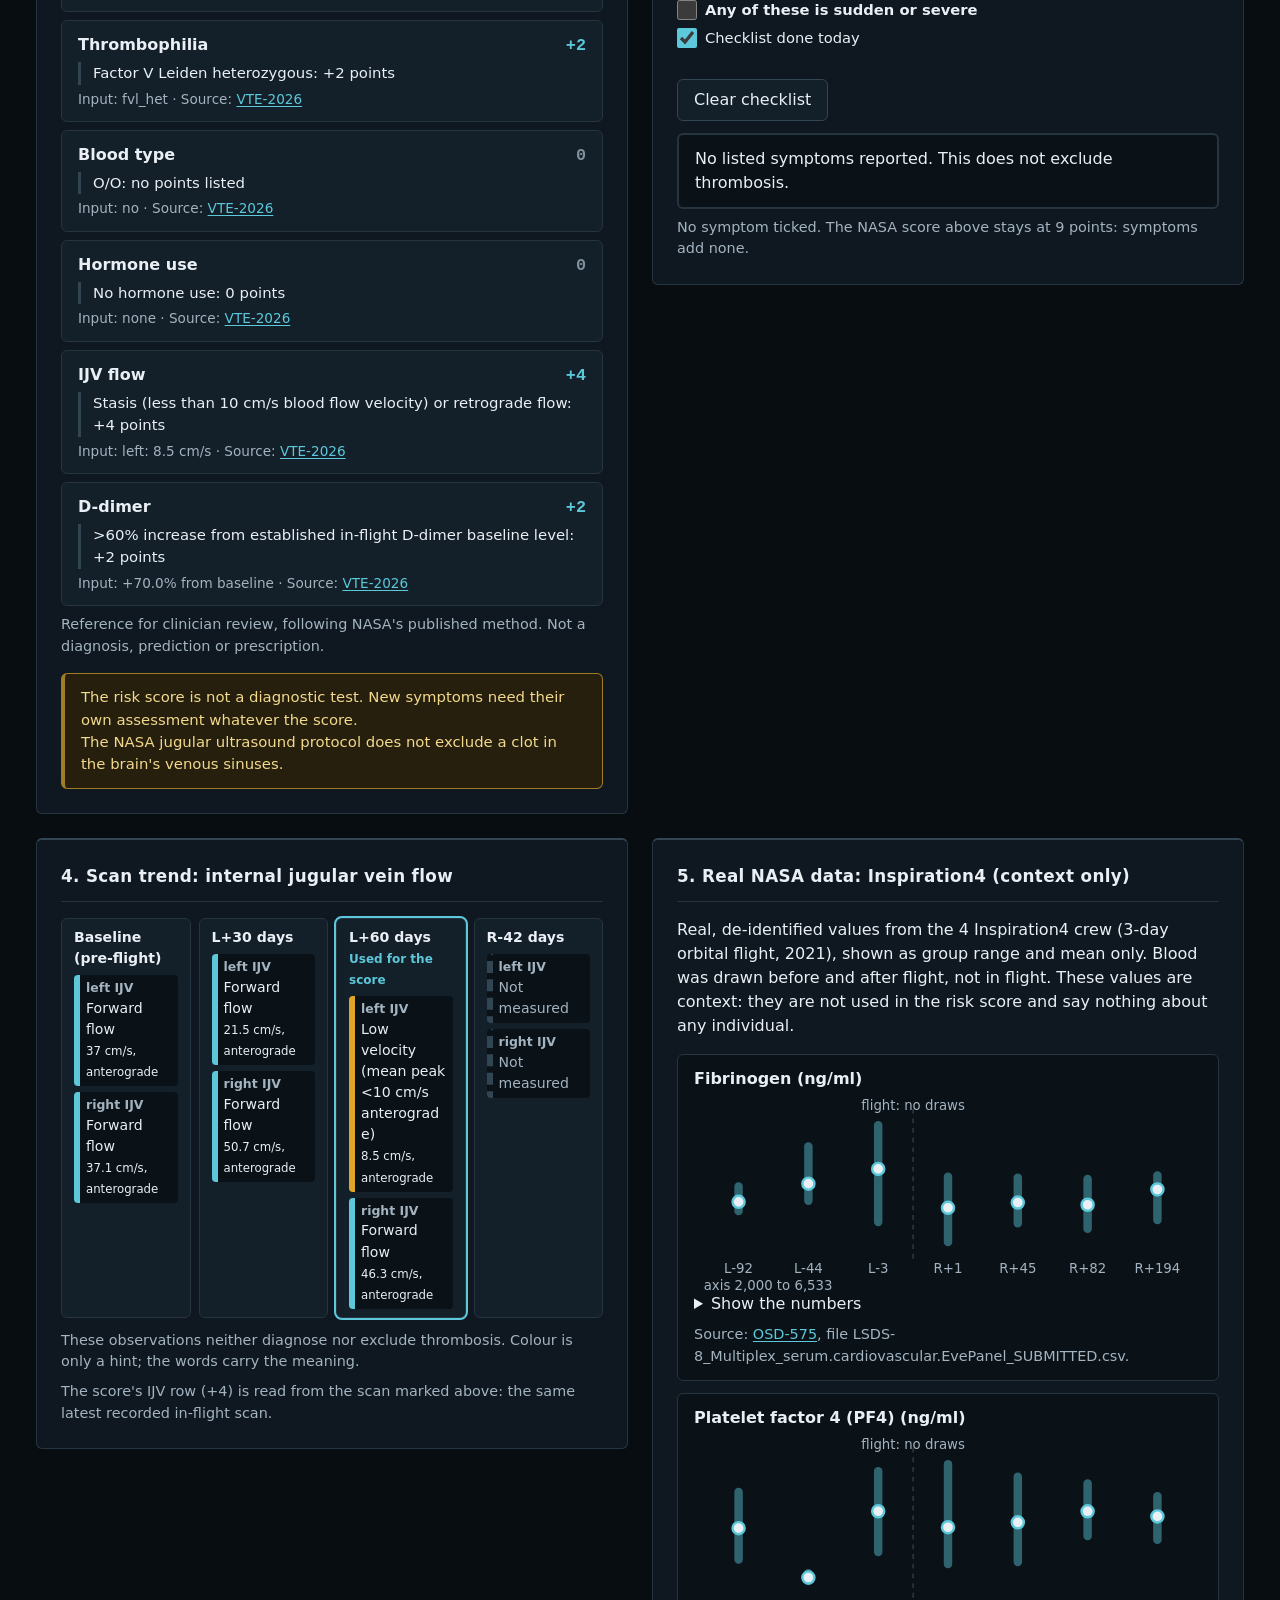
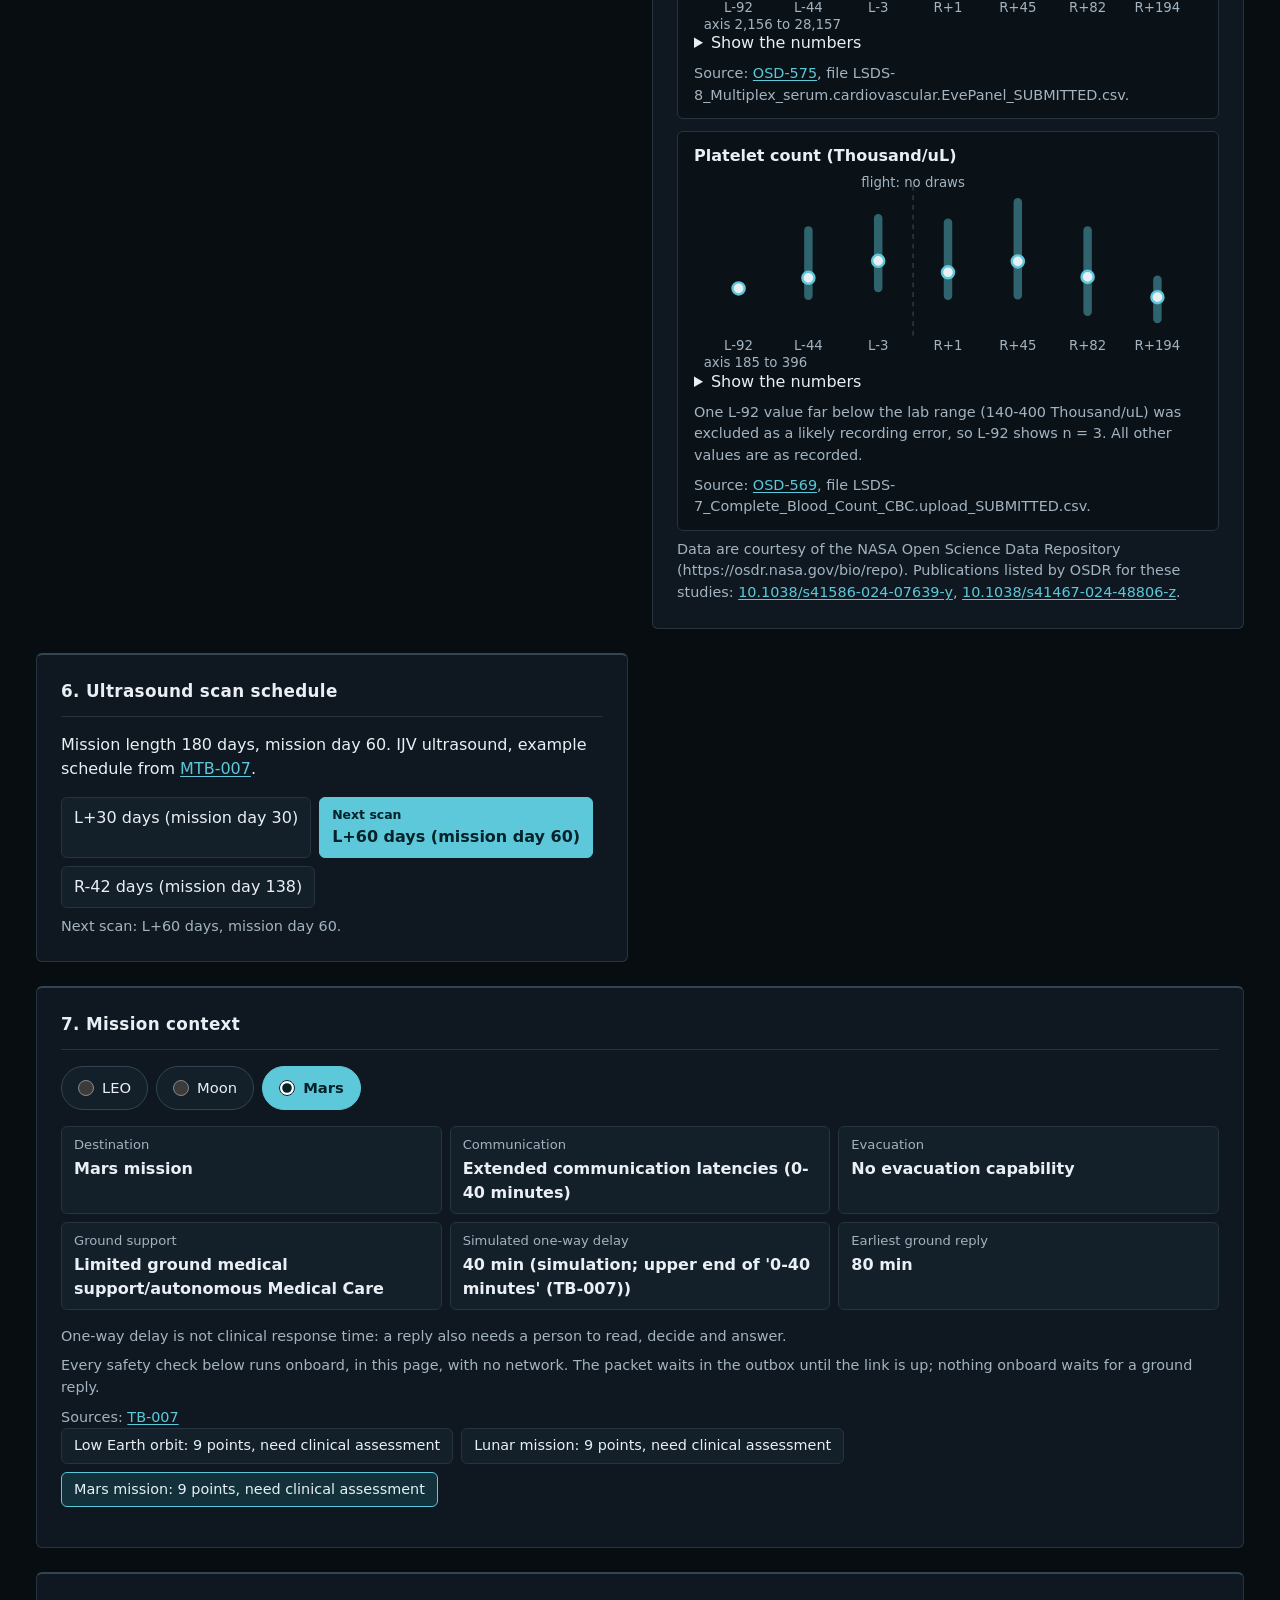
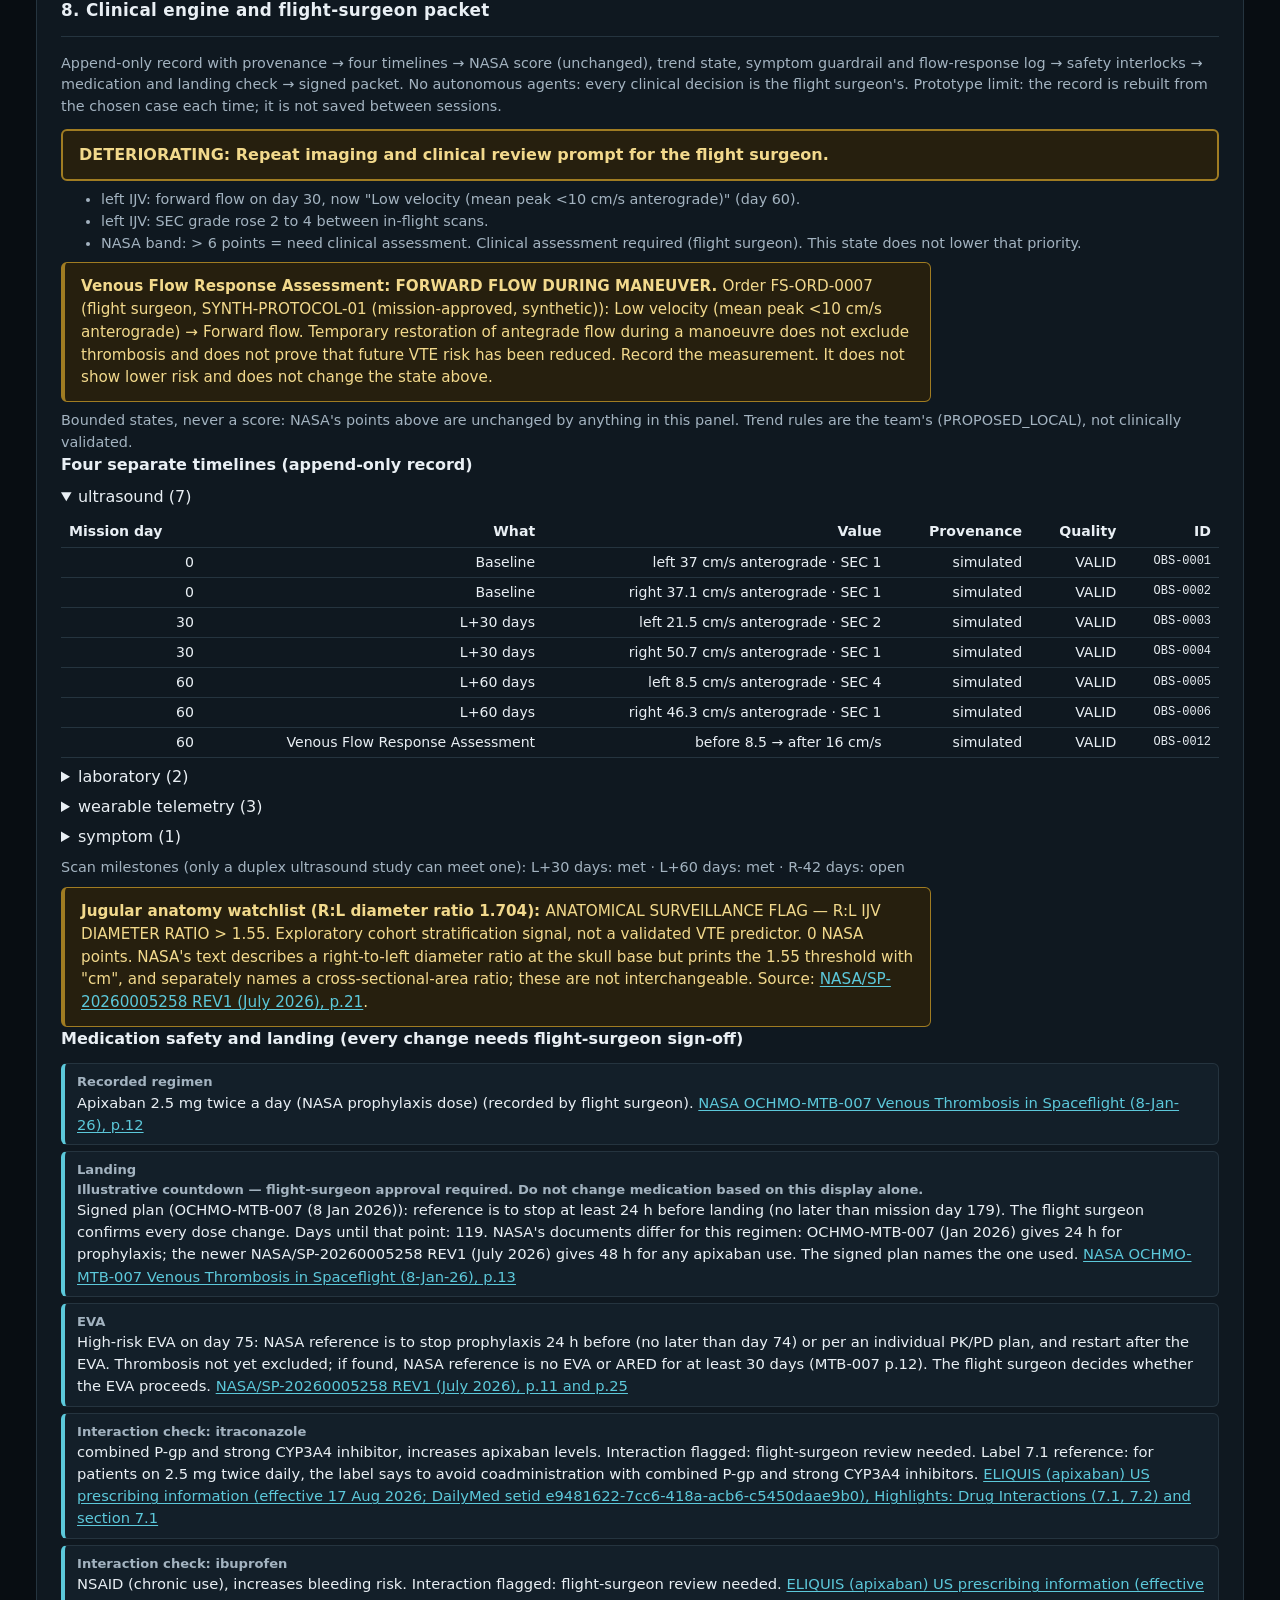
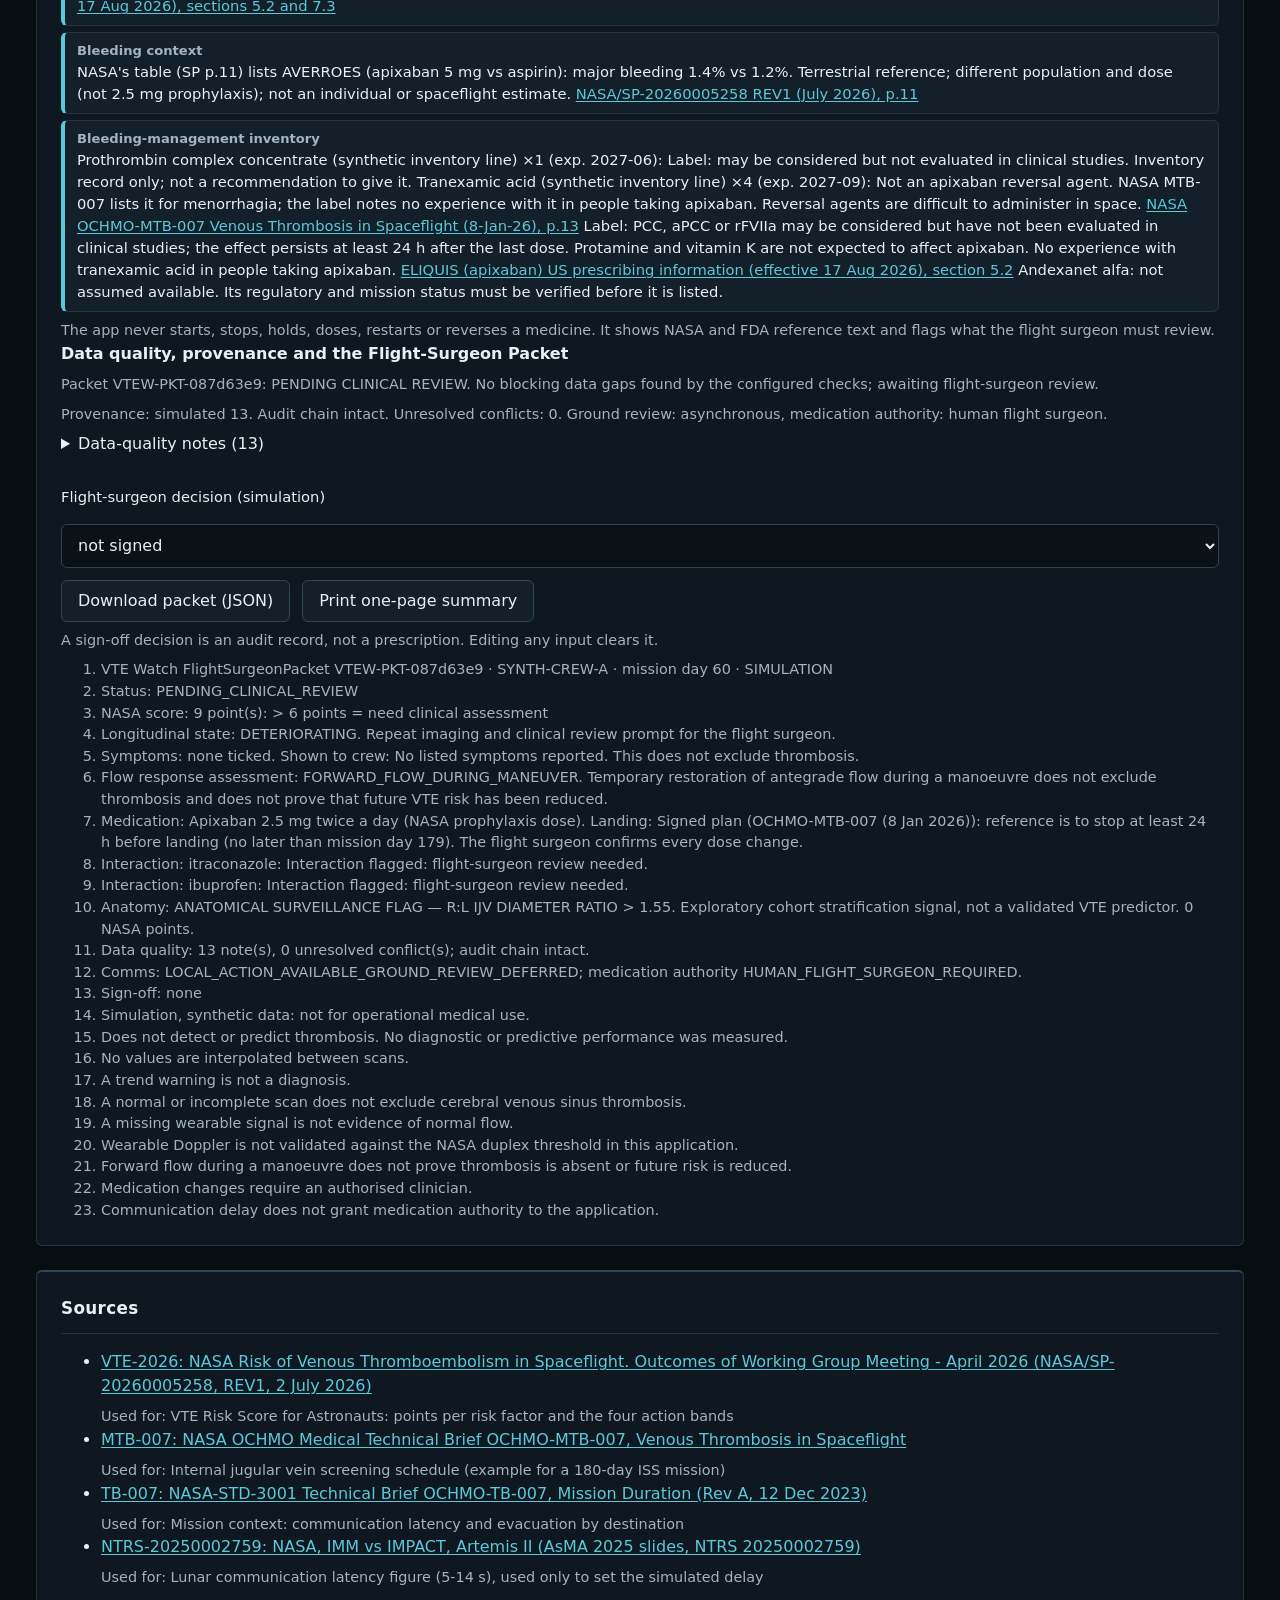
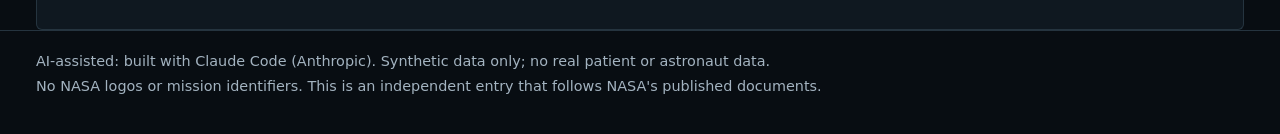
==== commit 7193a52f: "feat: clinical scope box in the app (spec v3.2 §21.3-21.4, §29.1) Who uses it (astronaut, crew medic" ====
--- a/site/index.html
+++ b/site/index.html
@@ -17,6 +17,15 @@
     <h1 id="app-name">VTE Watch</h1>
     <p class="purpose">Organizes NASA-referenced blood-clot (VTE) risk, scans, symptoms and medication checks over the mission for flight-surgeon review, with every safety check running onboard.</p>
     <p class="notice" role="note"><strong>Synthetic data.</strong> A reference for clinician review, following NASA's published method &mdash; not a diagnosis, prediction or prescription. It does not detect clots.</p>
+    <details class="scope">
+      <summary>Clinical scope: who uses it and what it does not do</summary>
+      <ul>
+        <li><strong>Astronaut:</strong> fills in the daily symptom checklist; an emergency symptom gets the onboard emergency instruction at once, without waiting for the ground. Cannot change rules, clear an alert or approve medication.</li>
+        <li><strong>Crew medical officer:</strong> enters ultrasound and lab results.</li>
+        <li><strong>Flight surgeon:</strong> reviews the packet and signs the decision. Every medication and clinical decision is theirs.</li>
+      </ul>
+      <p>It does not diagnose DVT, IJV thrombosis or cerebral venous sinus thrombosis; treat the NASA score as a validated probability; fill gaps between scans or read missing data as normal; rule out thrombosis when no symptoms are ticked; or start, dose, stop, hold or reverse anticoagulation. Built for crew in a mission medical surveillance programme only, not for patients on Earth or children. Approval level reached: synthetic-data demonstration only.</p>
+    </details>
   </div>
 </header>
 
--- a/site/style.css
+++ b/site/style.css
@@ -147,3 +147,9 @@
   main > section:not(#v3), header, footer, #v3 > .hint, #v3-out > *:not(#v3-summary) { display: none !important; }
   #v3-summary { display: block !important; color: #000; font-size: 11pt; }
 }
+
+/* AI-assisted (Claude Code): clinical scope box (spec v3.2 §21.3-21.4, §29.1) */
+.scope { margin: 0.5rem 0 0; font-size: 0.92rem; }
+.scope summary { cursor: pointer; font-weight: 600; }
+.scope ul { margin: 0.4rem 0; padding-left: 1.2rem; }
+.scope p { margin: 0.3rem 0; }
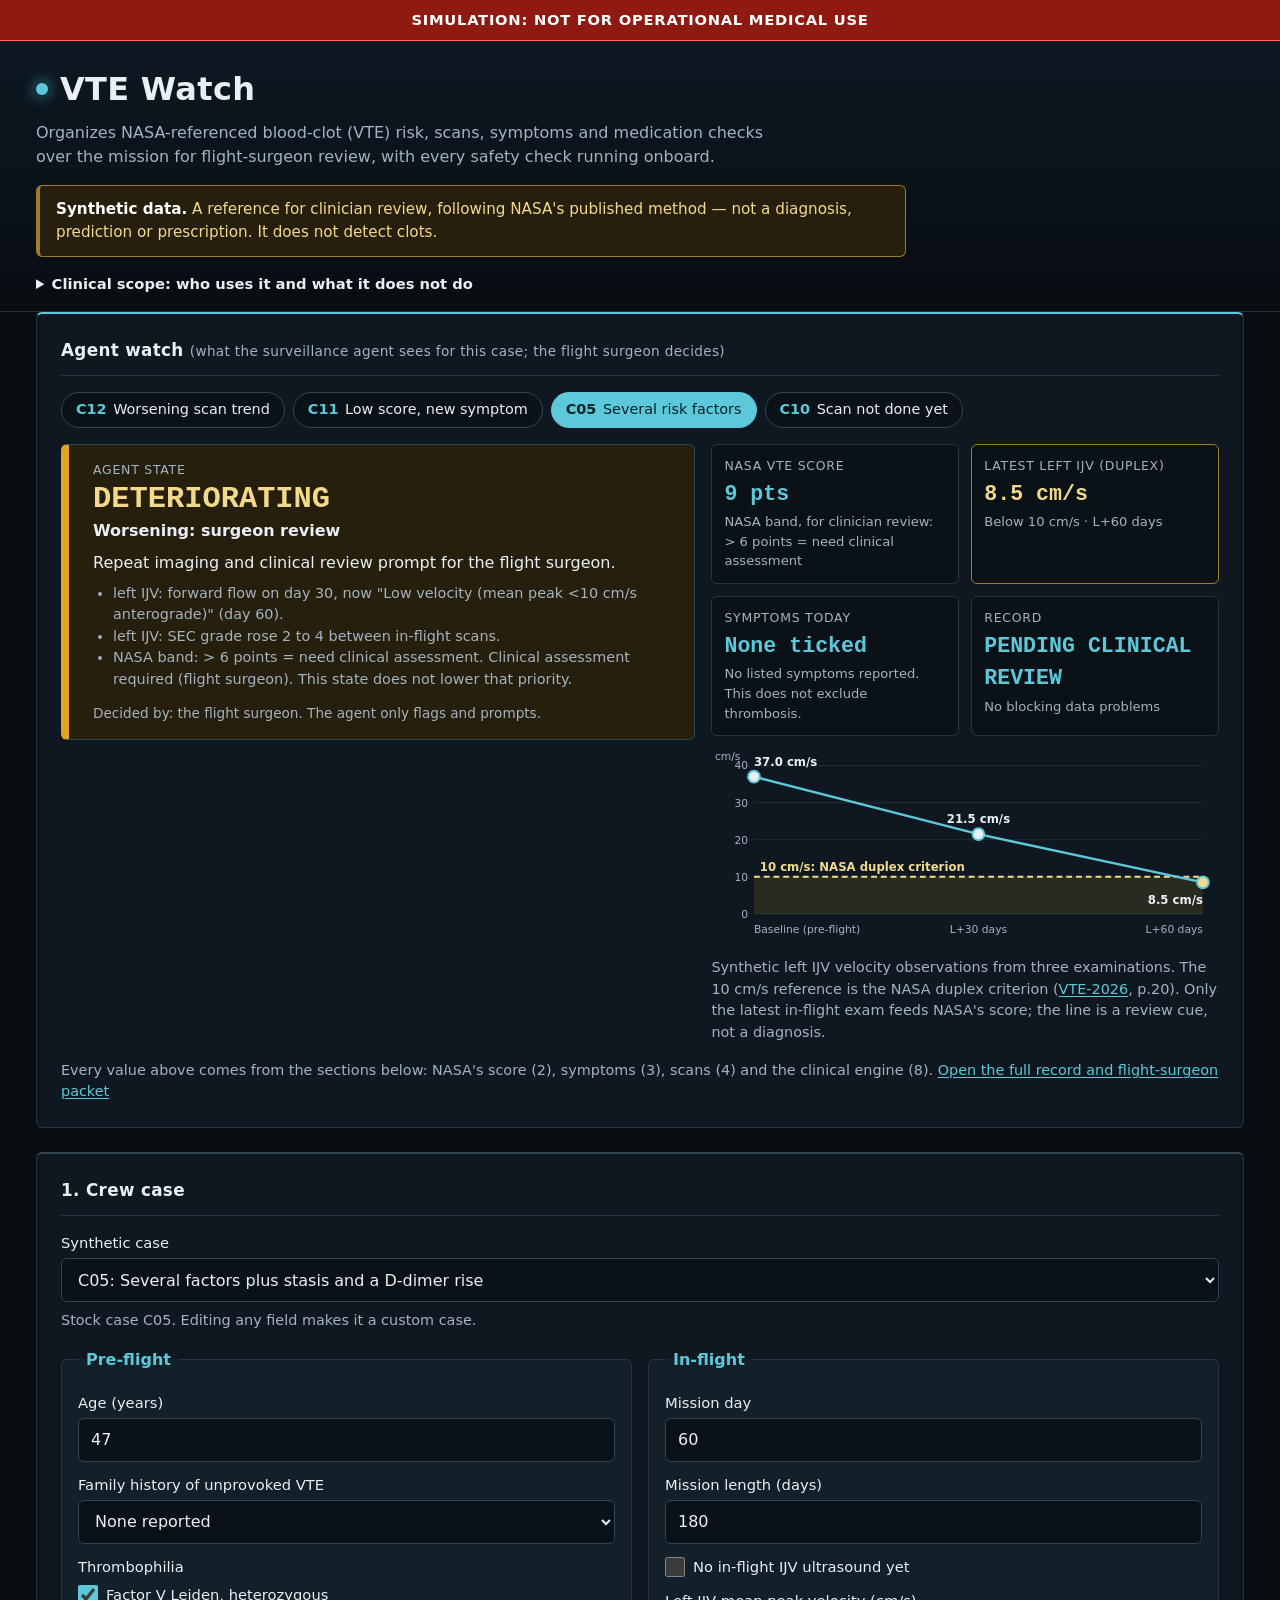
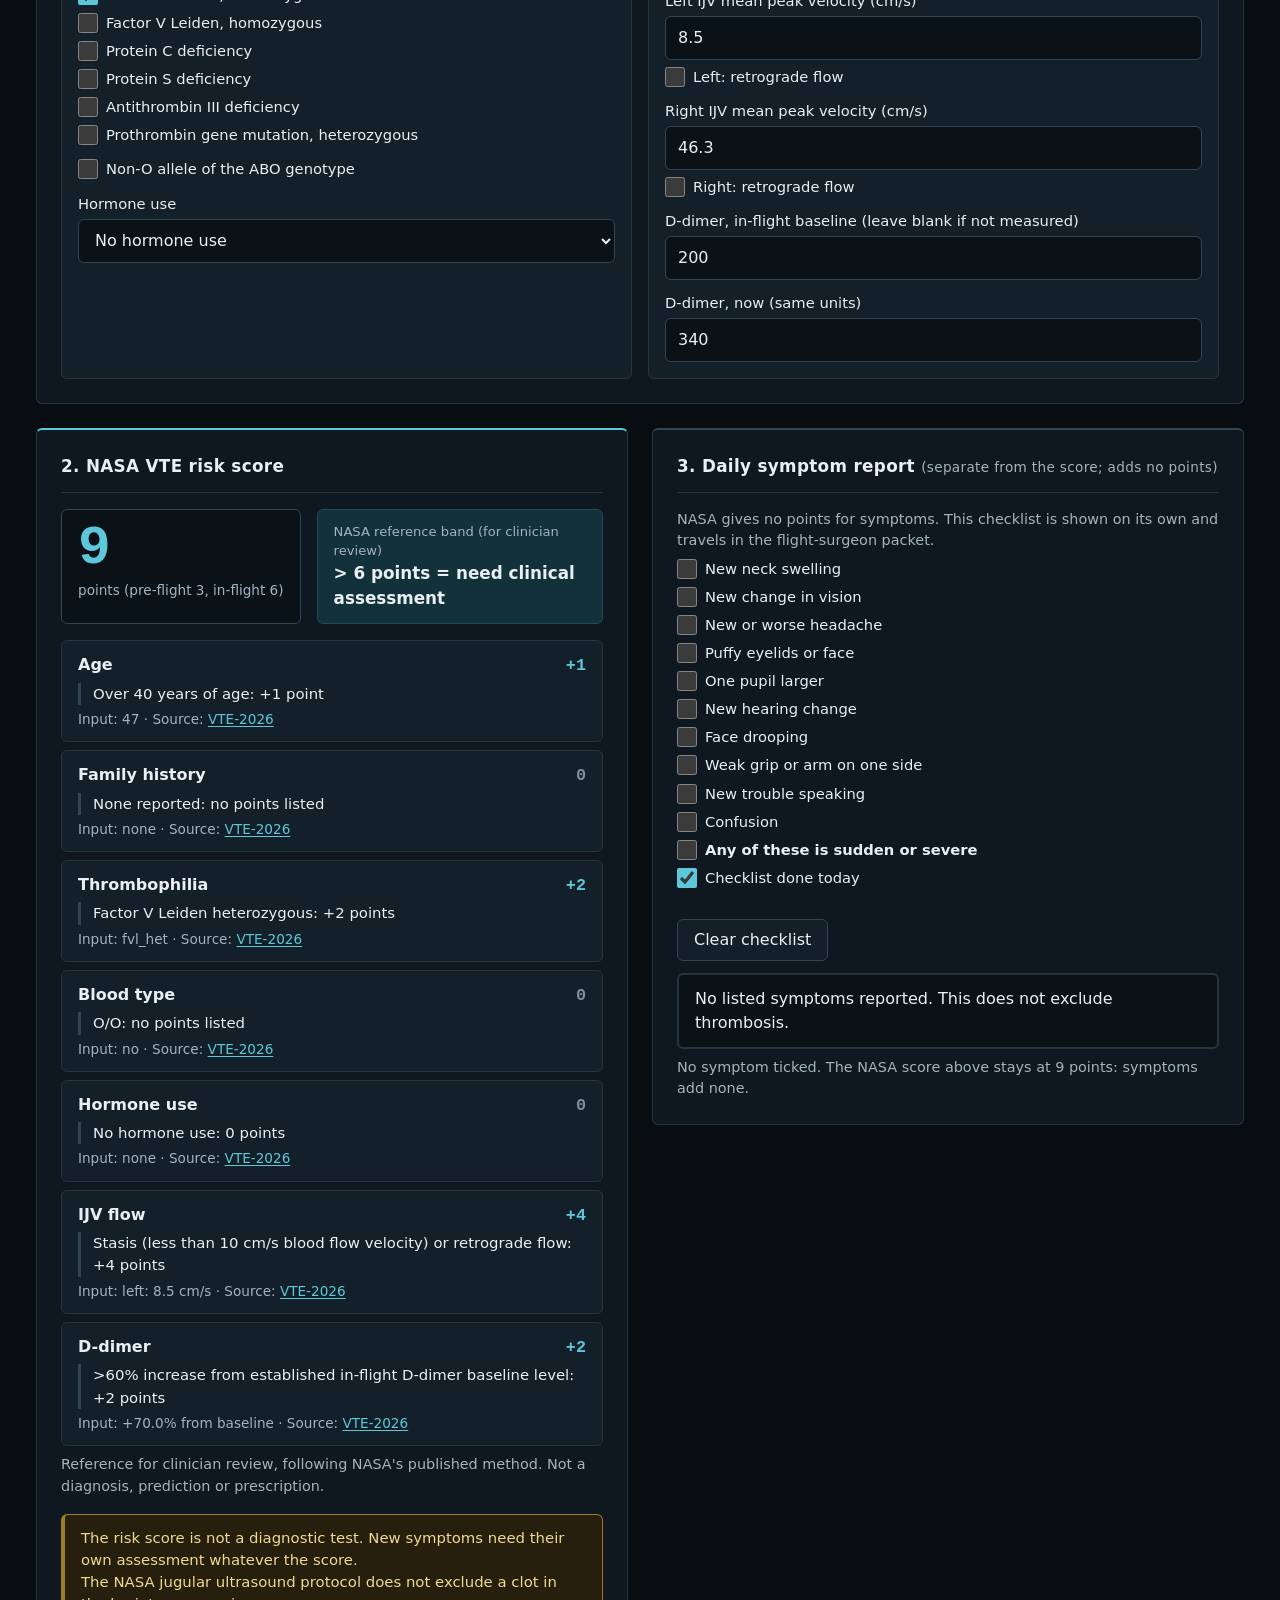
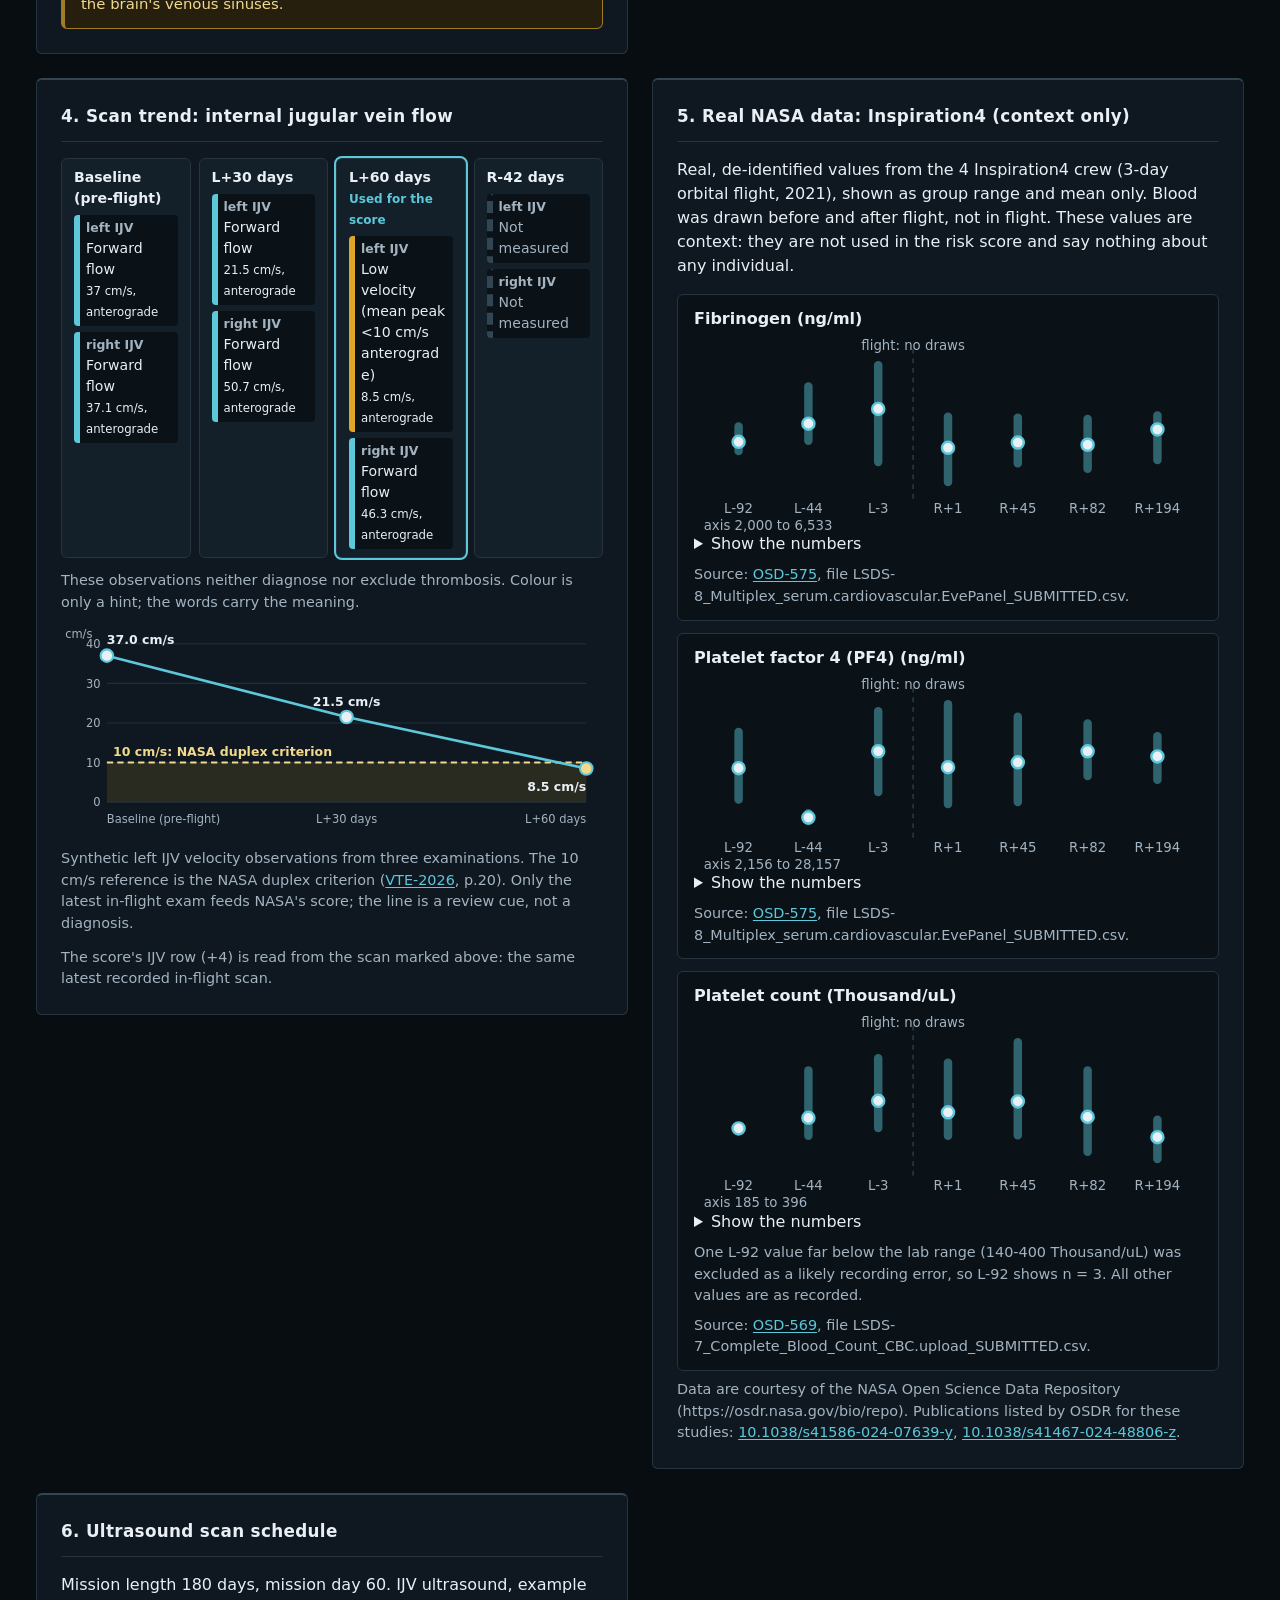
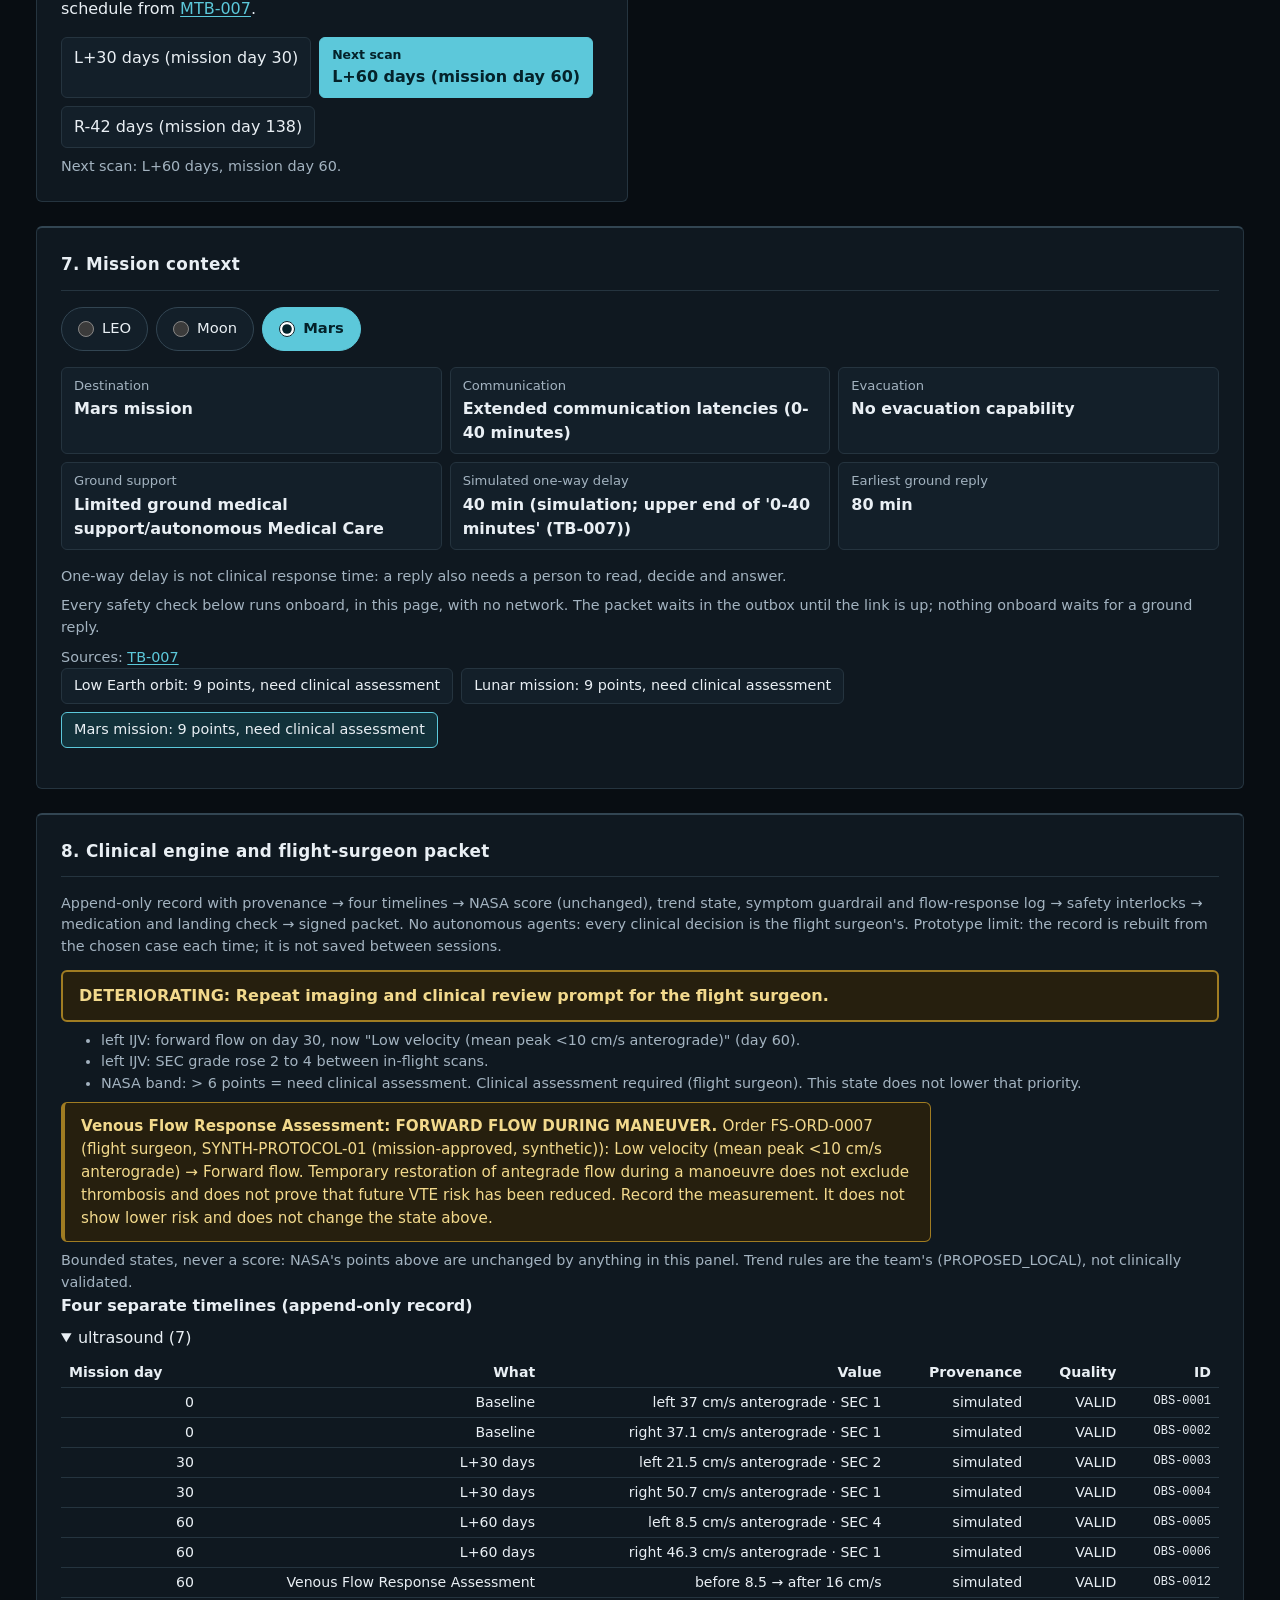
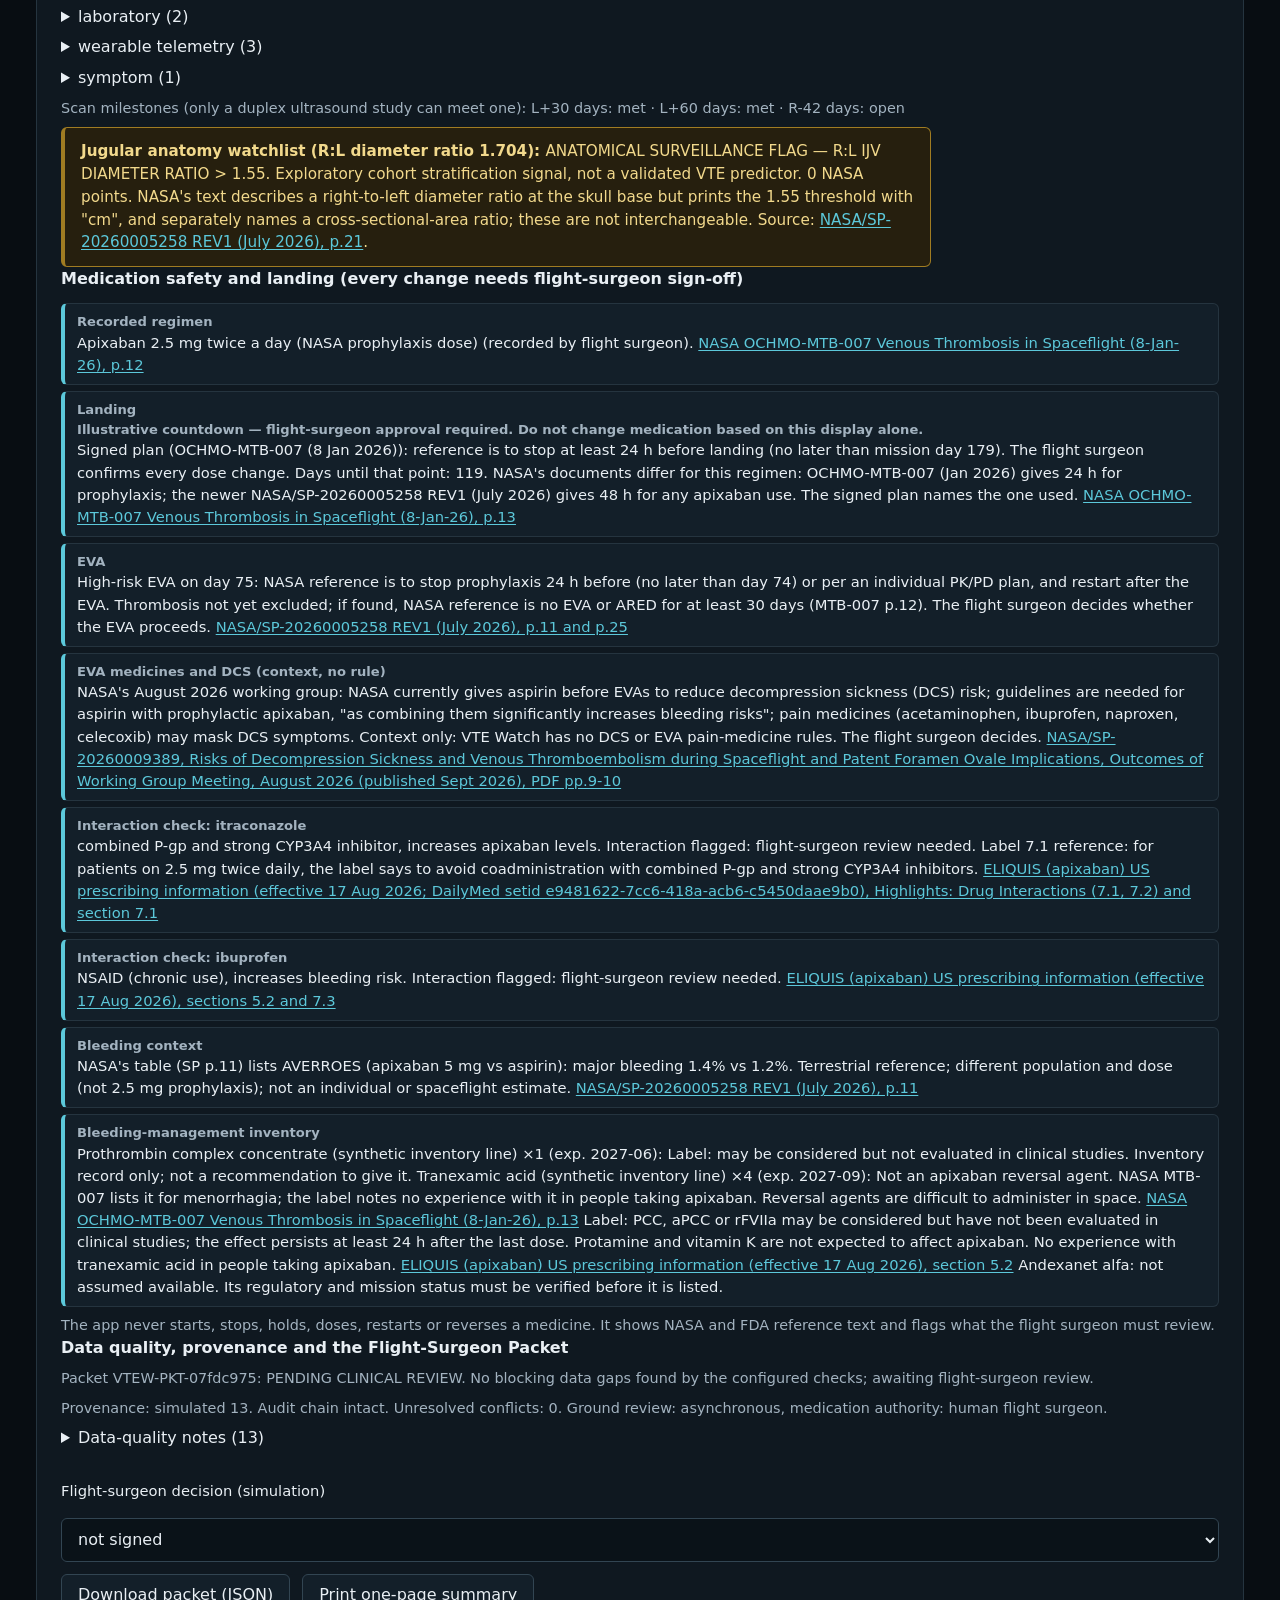
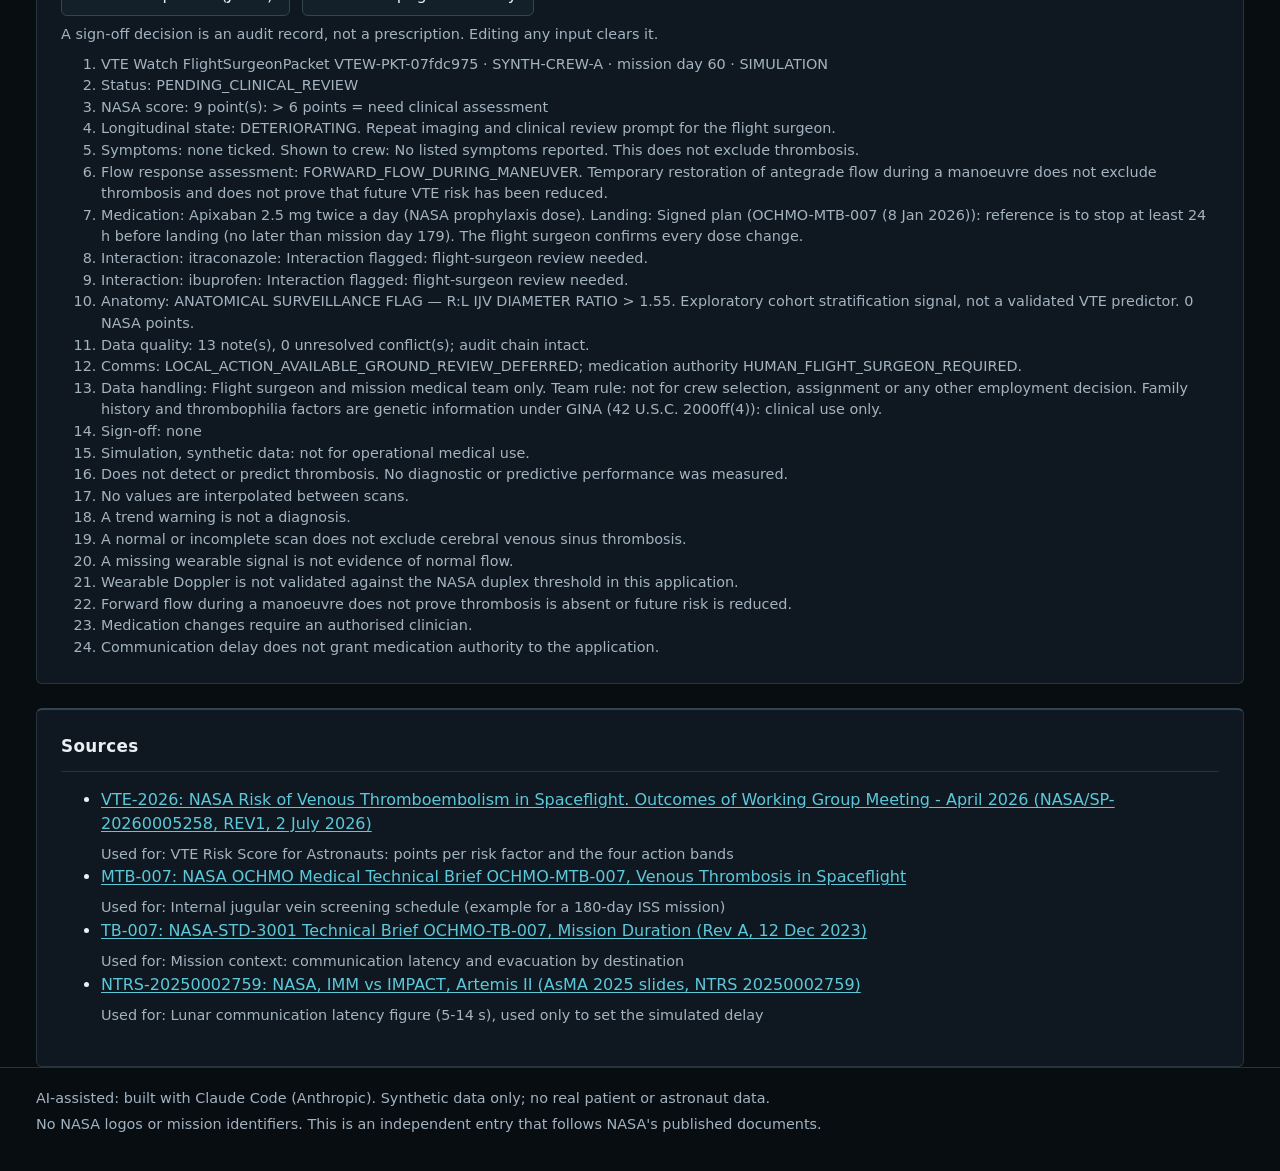
==== commit 68fb77f0: "feat: Agent watch dashboard at the top of the app One summary of the engine's own output for the sel" ====
--- a/site/index.html
+++ b/site/index.html
@@ -30,6 +30,11 @@
 </header>
 
 <main class="wrap">
+  <section aria-labelledby="h-watch" id="watch" class="watch">
+    <h2 id="h-watch">Agent watch <span class="tagline">(what the surveillance agent sees for this case; the flight surgeon decides)</span></h2>
+    <div class="chips" role="group" aria-label="Demo cases" id="watch-chips"></div>
+    <div id="watch-out" aria-live="polite"></div>
+  </section>
   <section aria-labelledby="h-input">
     <h2 id="h-input">1. Crew case</h2>
     <div class="field">
--- a/site/style.css
+++ b/site/style.css
@@ -39,7 +39,7 @@
 @media (min-width: 1100px) {
   main { grid-template-columns: repeat(2, minmax(0, 1fr)); gap: var(--s5); }
   section { padding: var(--s5); }
-  section[aria-labelledby="h-input"], section[aria-labelledby="h-mission"], section[aria-labelledby="h-v3"], section[aria-labelledby="h-src"] { grid-column: 1 / -1; }
+  section[aria-labelledby="h-watch"], section[aria-labelledby="h-input"], section[aria-labelledby="h-mission"], section[aria-labelledby="h-v3"], section[aria-labelledby="h-src"] { grid-column: 1 / -1; }
 }
 .hint { color: var(--muted); font-size: 0.9rem; margin: var(--s2) 0 0; }
 .tagline { font-size: 0.85rem; font-weight: 400; color: var(--muted); }
@@ -153,3 +153,42 @@
 .scope summary { cursor: pointer; font-weight: 600; }
 .scope ul { margin: 0.4rem 0; padding-left: 1.2rem; }
 .scope p { margin: 0.3rem 0; }
+.vel { margin: var(--s3) 0; max-width: 640px; }
+.vel figcaption { margin-top: var(--s1); }
+
+/* Agent watch dashboard */
+.watch { border-top-color: var(--accent); }
+.chips { display: flex; flex-wrap: wrap; gap: var(--s2); margin: 0 0 var(--s4); }
+.chip { background: var(--inset); border: 1px solid var(--line-2); color: var(--ink); border-radius: 999px; padding: 6px 14px; font: inherit; font-size: 0.9rem; cursor: pointer; min-height: 36px; }
+.chip b { color: var(--accent); margin-right: 2px; }
+.chip[aria-pressed="true"] { background: var(--accent); color: var(--accent-ink); border-color: var(--accent); }
+.chip[aria-pressed="true"] b { color: var(--accent-ink); }
+.watch-grid { display: grid; grid-template-columns: minmax(0, 1.25fr) minmax(0, 1fr); gap: var(--s4); margin-bottom: var(--s4); align-items: start; }
+@media (max-width: 759px) { .watch-grid { grid-template-columns: 1fr; } }
+.state-card { background: var(--panel-2); border: 1px solid var(--line-2); border-left: 8px solid var(--line-2); border-radius: var(--radius); padding: var(--s4) var(--s5); }
+.state-card .k, .tile .k { font-size: 0.78rem; color: var(--muted); letter-spacing: 0.06em; text-transform: uppercase; }
+.state-card .state { font-family: var(--mono); font-size: 1.9rem; font-weight: 700; line-height: 1.15; margin: 2px 0; }
+.state-card .words { font-weight: 600; }
+.state-card .action { margin: var(--s2) 0; }
+.state-card .why { margin: 0; padding-left: 20px; font-size: 0.9rem; color: var(--muted); }
+.state-card .by { margin: var(--s3) 0 0; font-size: 0.85rem; color: var(--muted); }
+.st-RED_FLAG_OVERRIDE { border-left-color: var(--err-line); background: var(--err-bg); }
+.st-RED_FLAG_OVERRIDE .state { color: var(--err); }
+.st-DETERIORATING { border-left-color: #e0a526; background: var(--warn-bg); }
+.st-DETERIORATING .state { color: var(--warn-ink); }
+.st-WATCH { border-left-color: var(--warn-line); }
+.st-WATCH .state { color: var(--warn-ink); }
+.st-DATA_INSUFFICIENT { border-left-style: dashed; border-left-color: var(--accent); }
+.st-DATA_INSUFFICIENT .state { color: var(--accent); }
+.st-STABLE .state { color: var(--muted); }
+.tiles { display: grid; grid-template-columns: 1fr 1fr; gap: var(--s3); align-content: start; }
+.tile { background: var(--inset); border: 1px solid var(--line); border-radius: var(--radius); padding: var(--s3); }
+.tile .v { font-family: var(--mono); font-size: 1.35rem; font-weight: 700; color: var(--accent); margin: 2px 0; }
+.tile .sub { font-size: 0.82rem; color: var(--muted); }
+.tile.warn { border-color: var(--warn-line); }
+.tile.warn .v { color: var(--warn-ink); }
+.tile.err { border-color: var(--err-line); background: var(--err-bg); }
+.tile.err .v { color: var(--err); }
+.side-col { display: grid; gap: var(--s3); align-content: start; min-width: 0; }
+.side-col .vel { margin: 0; max-width: none; }
+.tile .v { overflow-wrap: anywhere; }
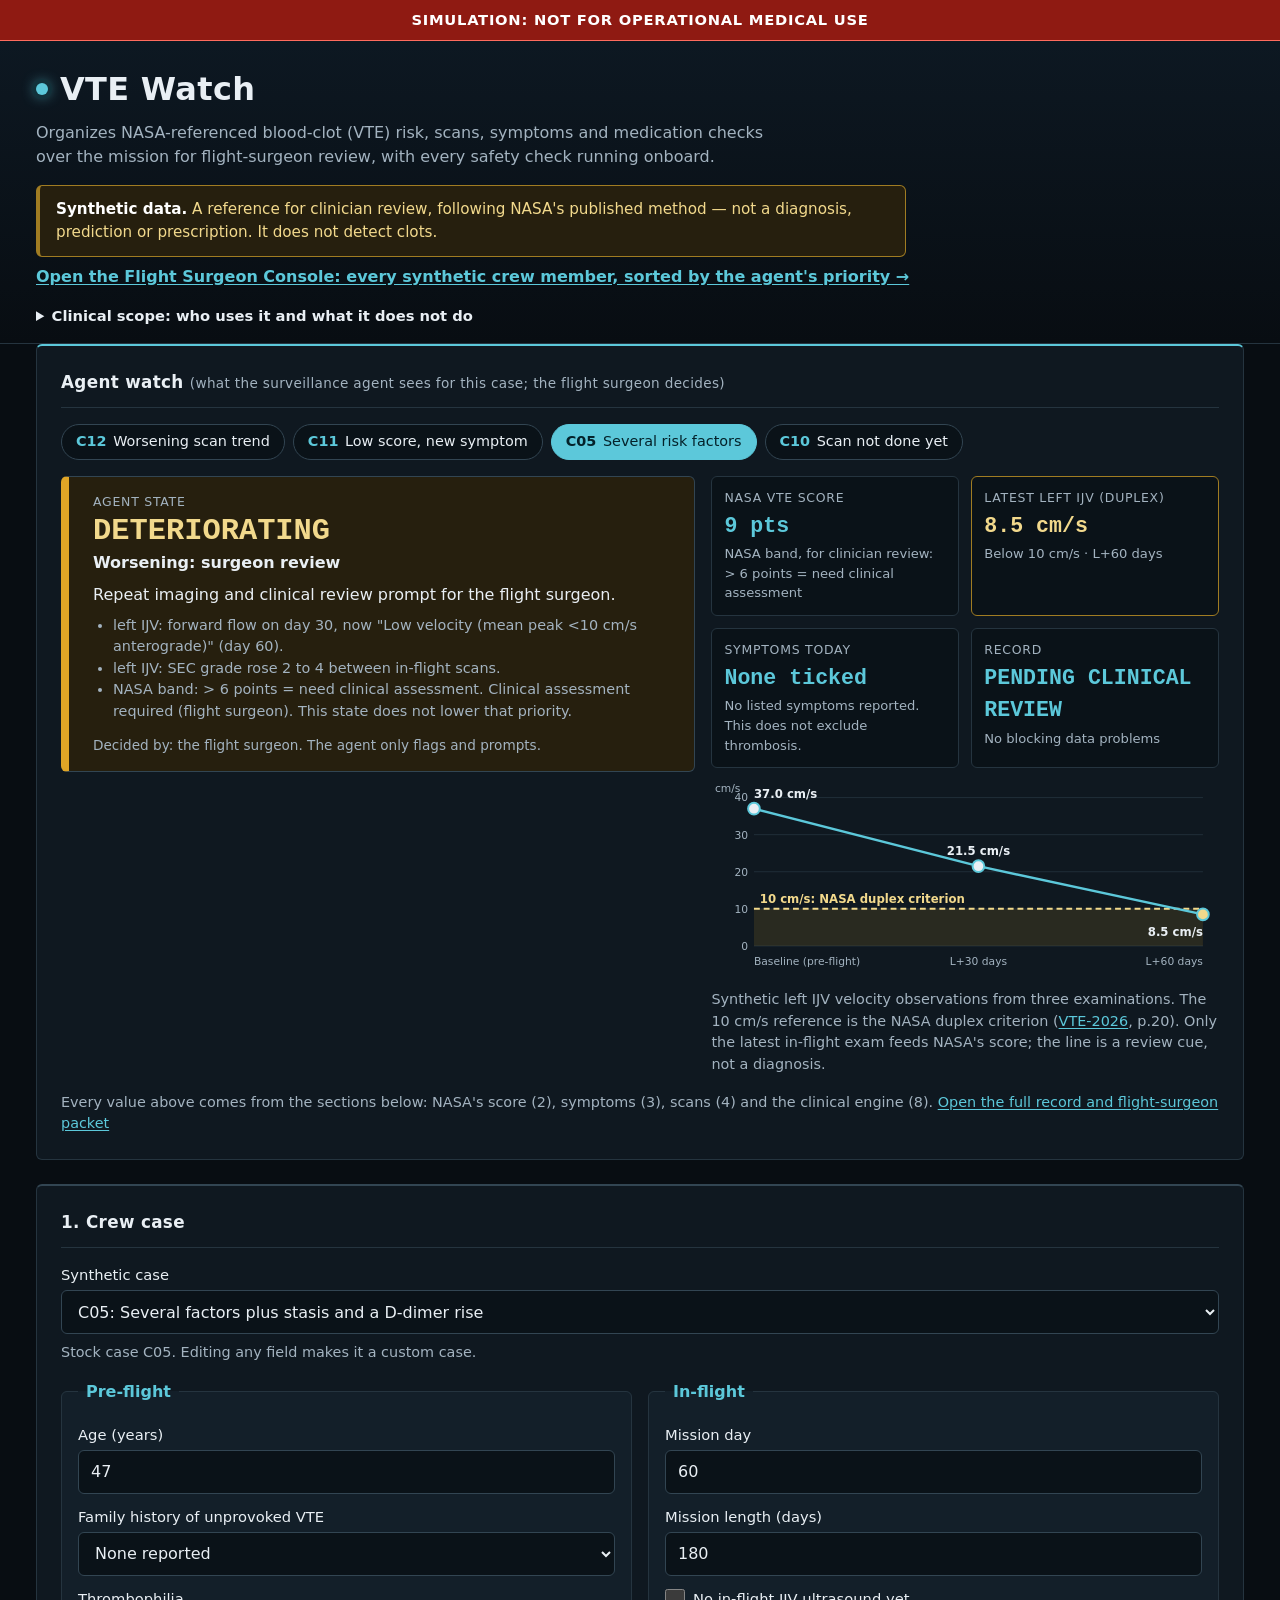
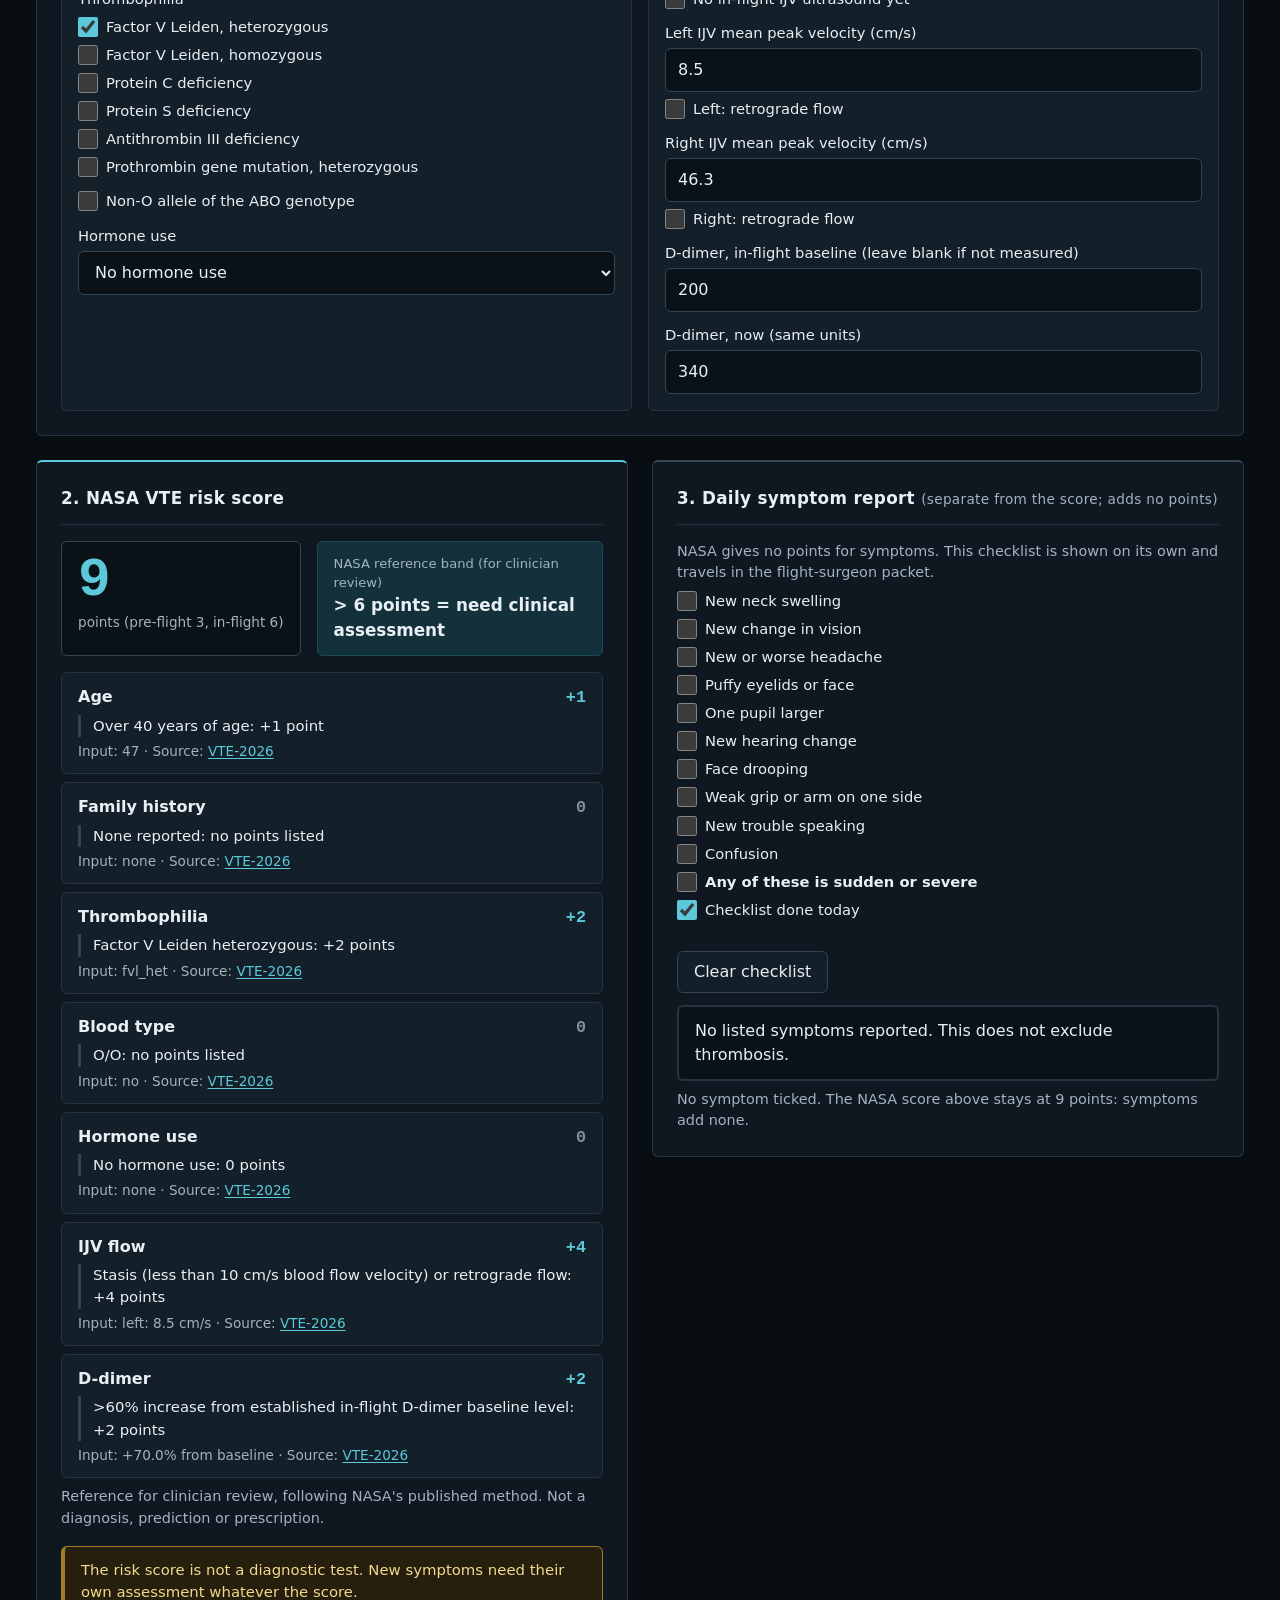
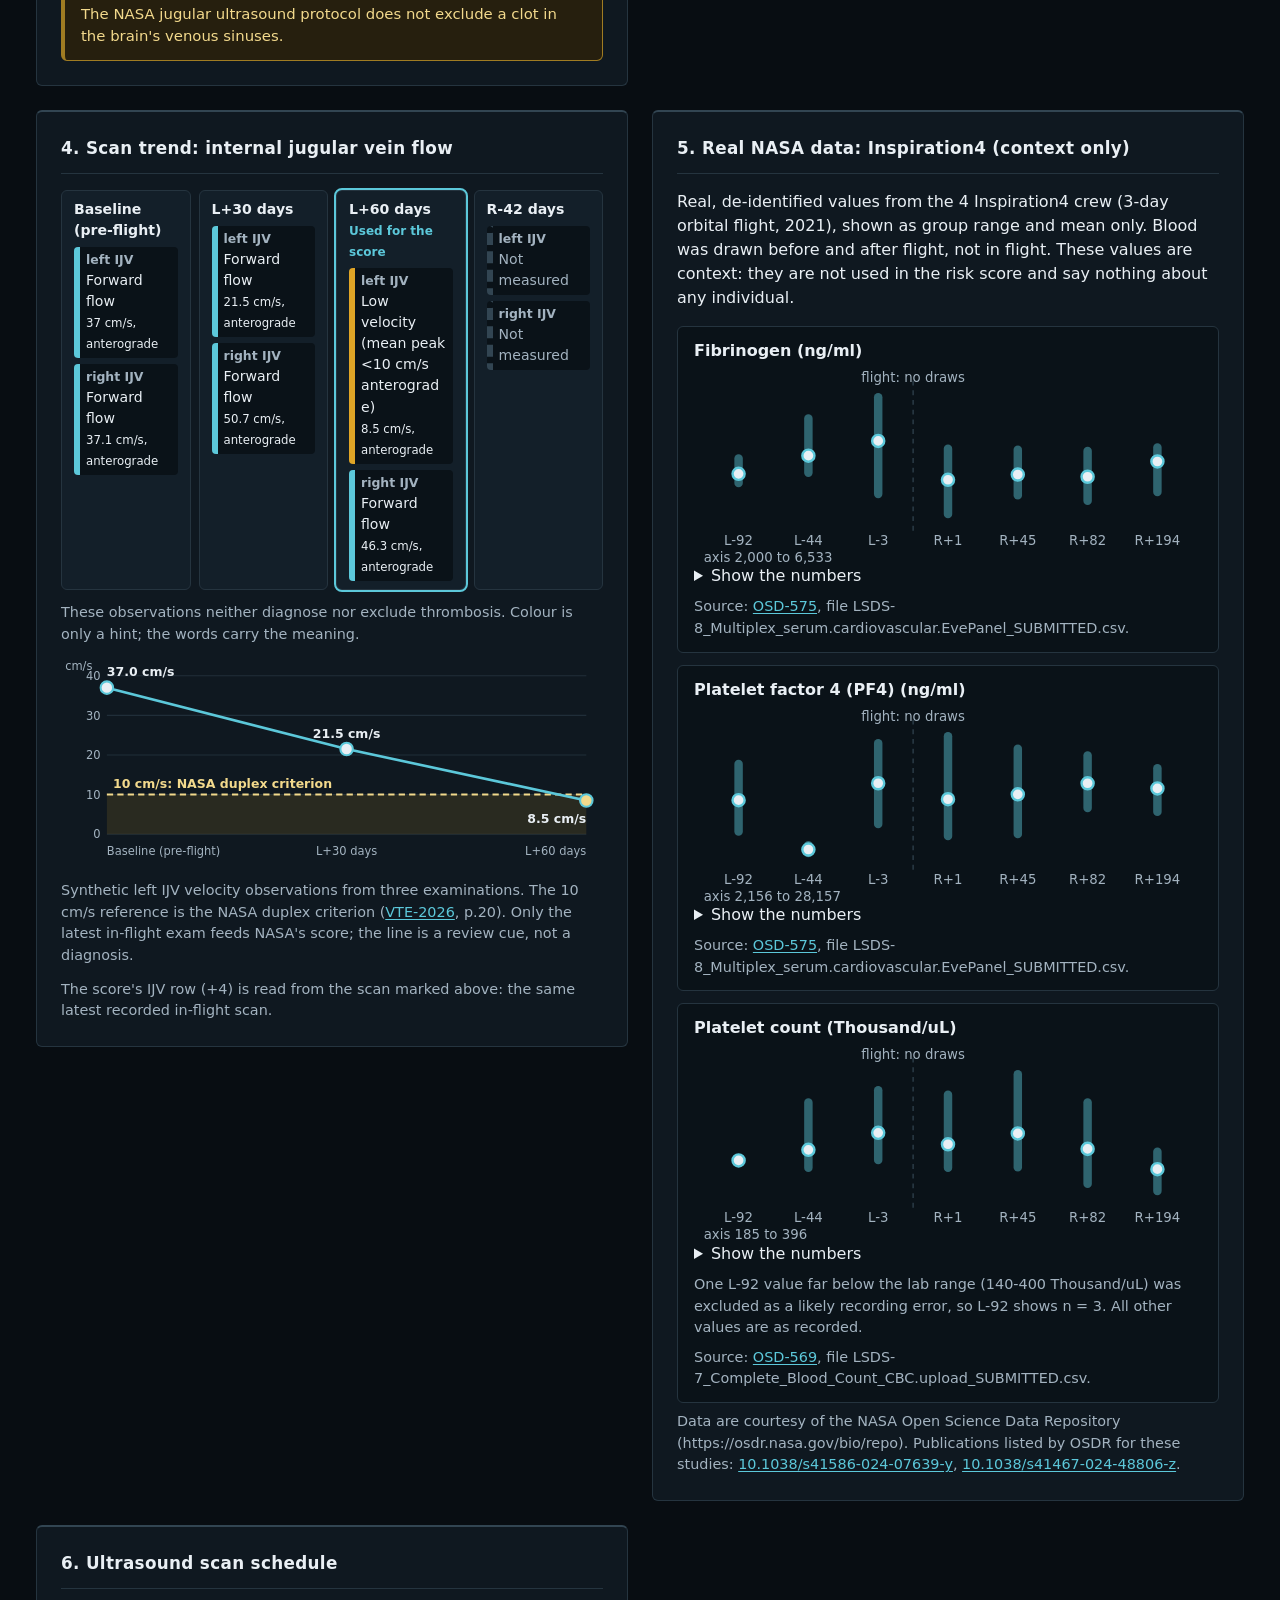
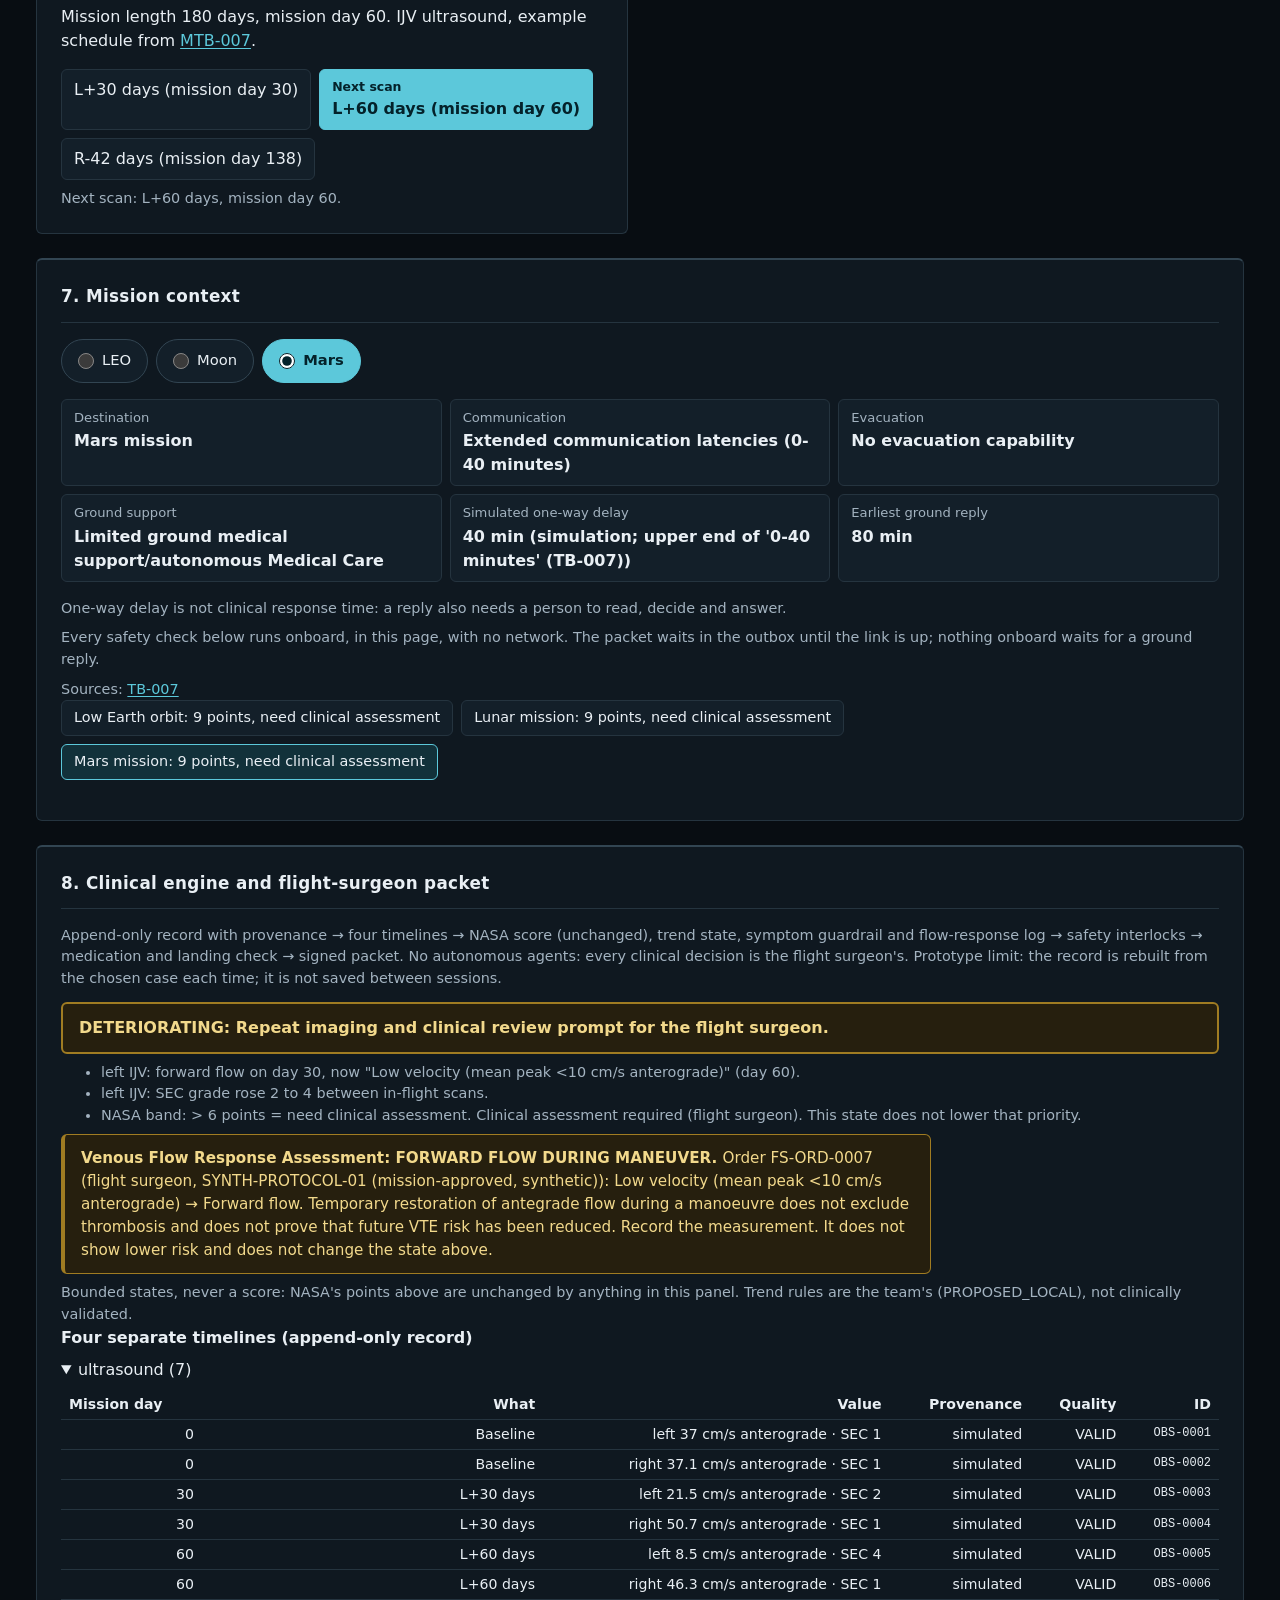
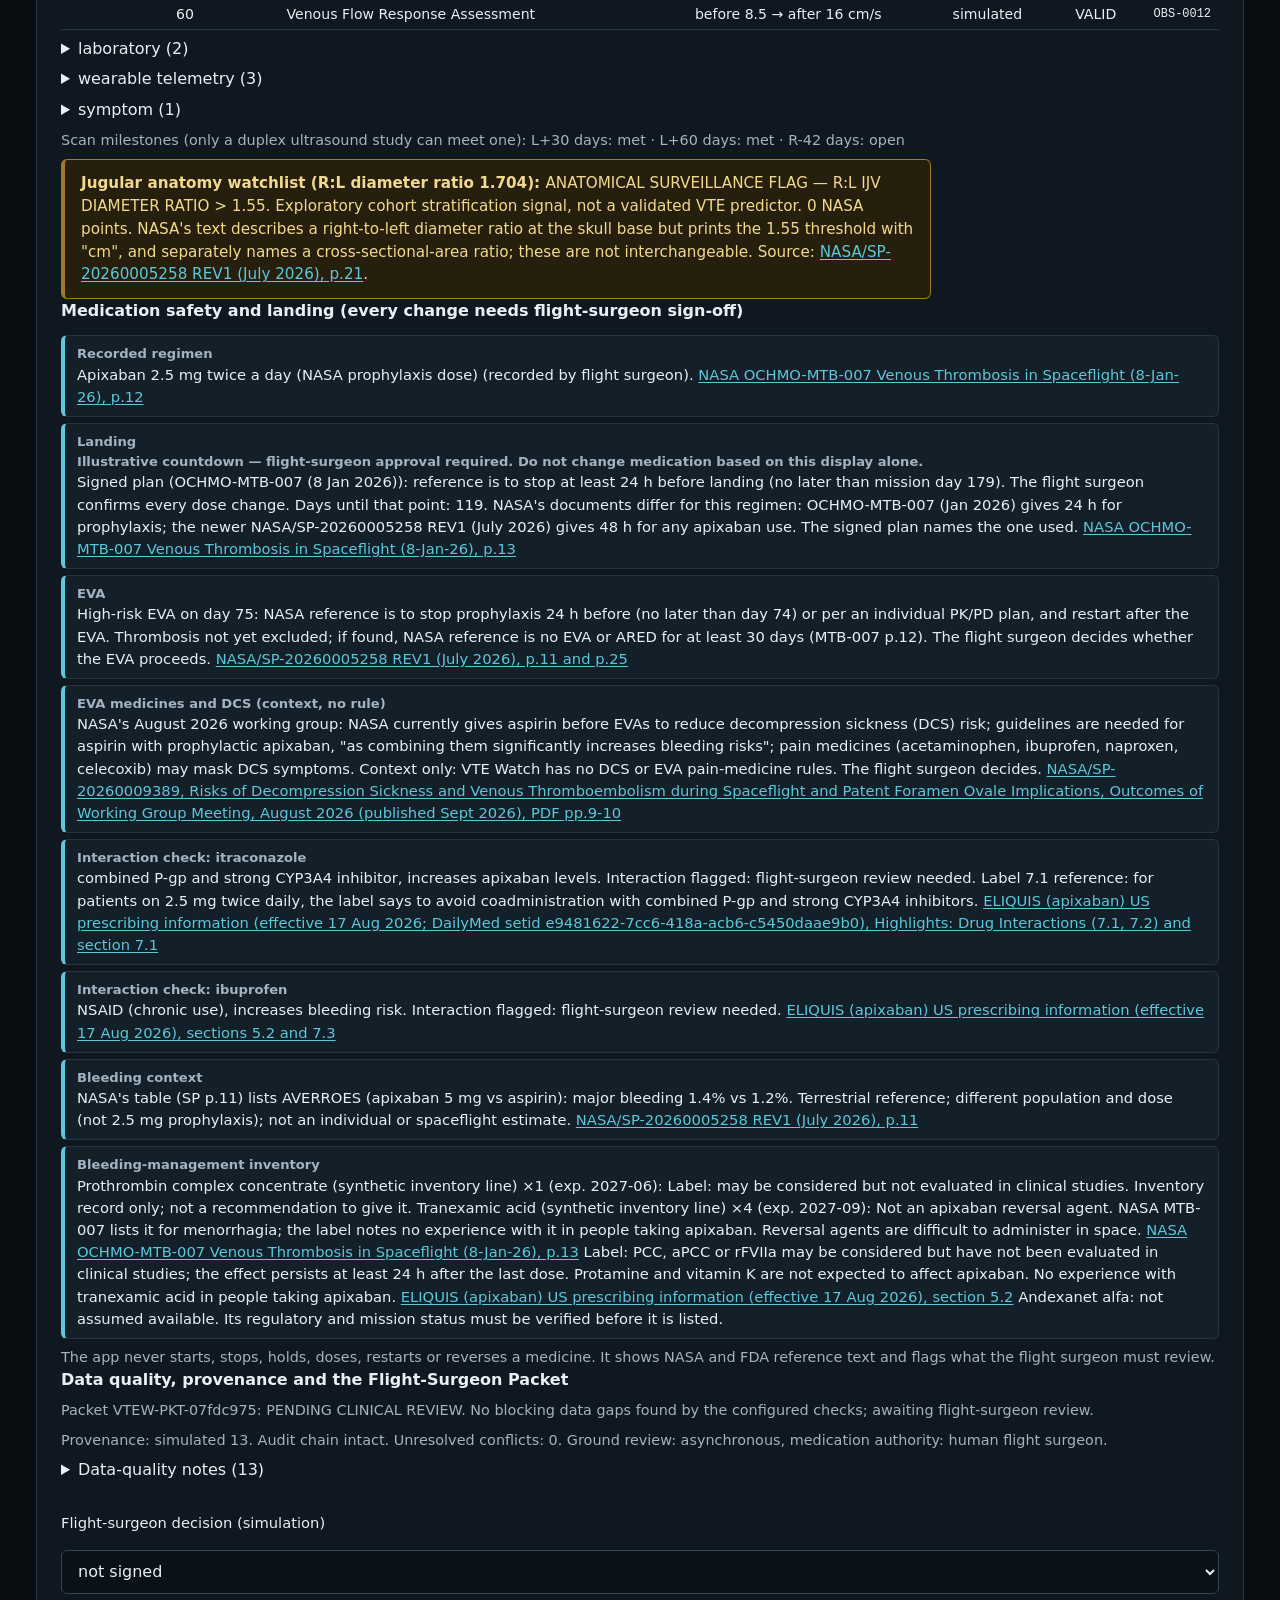
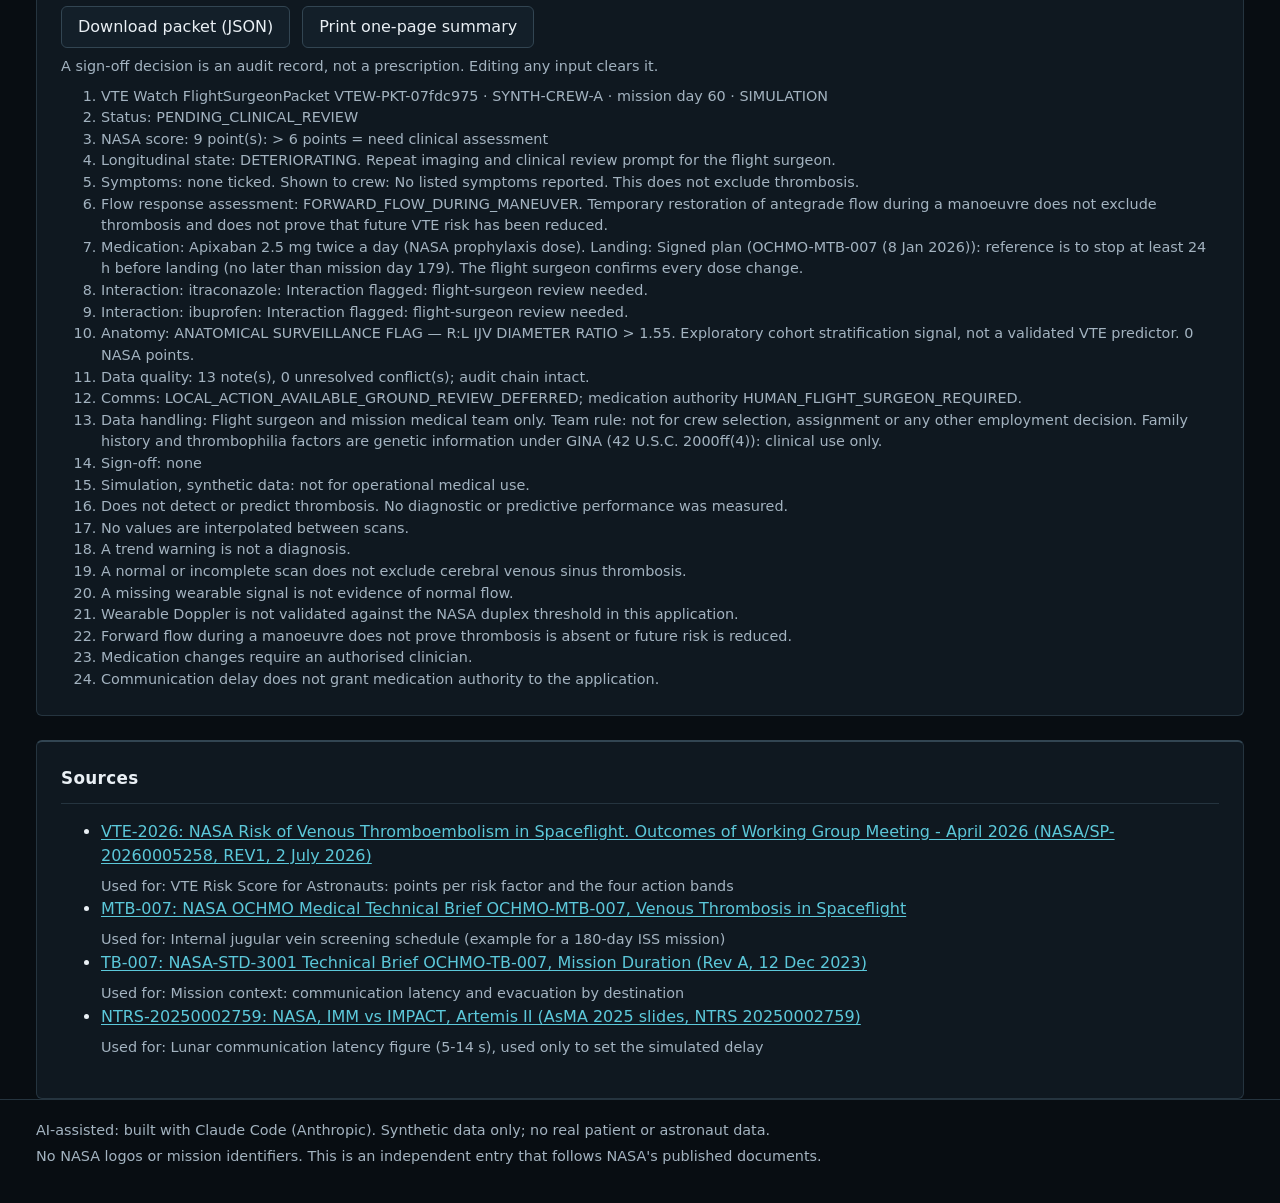
==== commit ae1728bc: "feat: Flight Surgeon Console: crew watch queue sorted by the agent, evidence view per crew member Li" ====
--- a/site/index.html
+++ b/site/index.html
@@ -17,6 +17,7 @@
     <h1 id="app-name">VTE Watch</h1>
     <p class="purpose">Organizes NASA-referenced blood-clot (VTE) risk, scans, symptoms and medication checks over the mission for flight-surgeon review, with every safety check running onboard.</p>
     <p class="notice" role="note"><strong>Synthetic data.</strong> A reference for clinician review, following NASA's published method &mdash; not a diagnosis, prediction or prescription. It does not detect clots.</p>
+    <p class="console-link"><a href="console.html">Open the Flight Surgeon Console: every synthetic crew member, sorted by the agent's priority &rarr;</a></p>
     <details class="scope">
       <summary>Clinical scope: who uses it and what it does not do</summary>
       <ul>
@@ -33,7 +34,7 @@
   <section aria-labelledby="h-watch" id="watch" class="watch">
     <h2 id="h-watch">Agent watch <span class="tagline">(what the surveillance agent sees for this case; the flight surgeon decides)</span></h2>
     <div class="chips" role="group" aria-label="Demo cases" id="watch-chips"></div>
-    <div id="watch-out" aria-live="polite"></div>
+    <div id="watch-out"></div>
   </section>
   <section aria-labelledby="h-input">
     <h2 id="h-input">1. Crew case</h2>
--- a/site/style.css
+++ b/site/style.css
@@ -192,3 +192,4 @@
 .side-col { display: grid; gap: var(--s3); align-content: start; min-width: 0; }
 .side-col .vel { margin: 0; max-width: none; }
 .tile .v { overflow-wrap: anywhere; }
+.console-link { margin: 0; font-weight: 600; }
